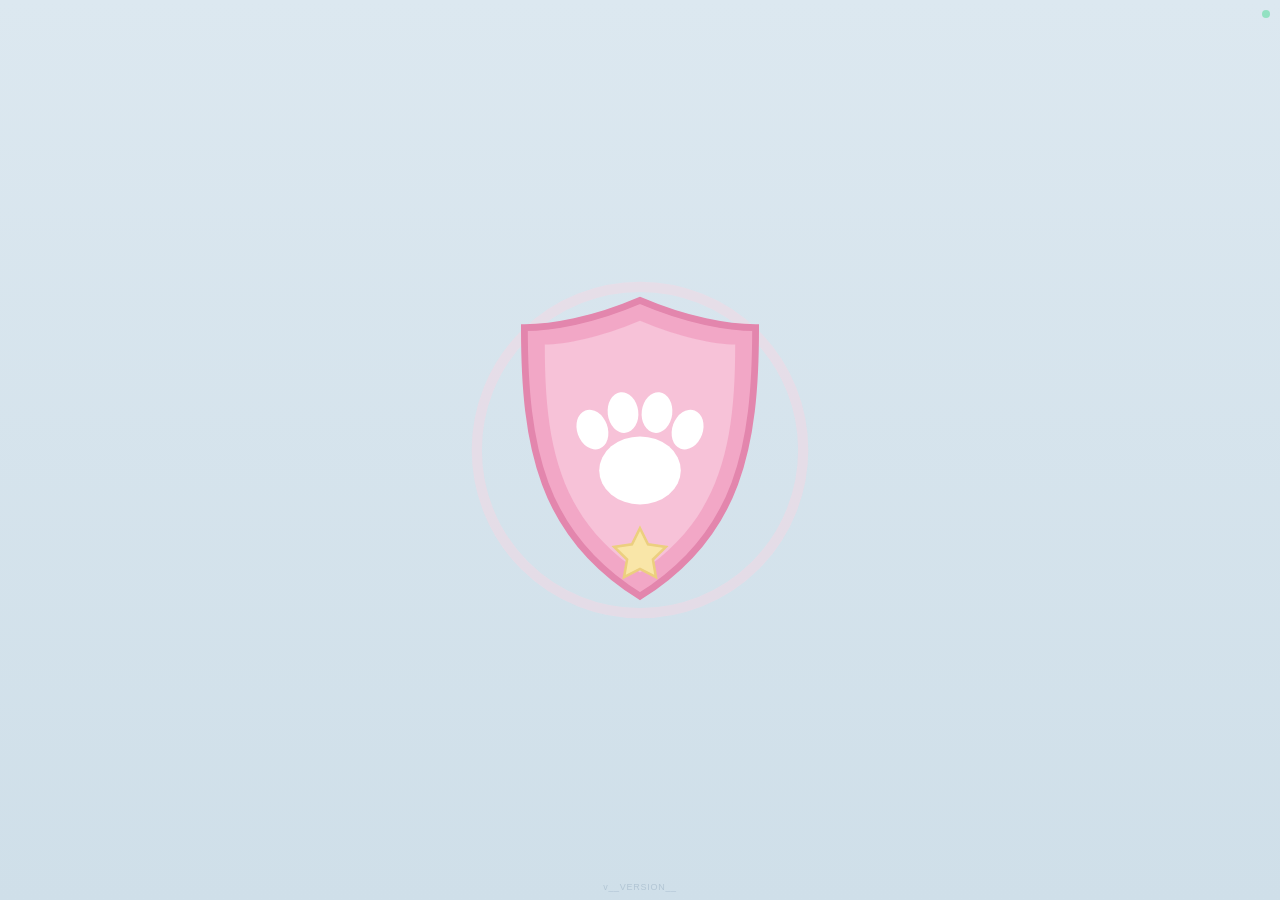
==== dev/index.html @ c9fd5a5d "WIP: scaffold dev/ 2.0 app (Aurora rewrite in progress), dev version stamping, mail keep-alive workf" ====
<!DOCTYPE html>
<html lang="en">
<head>
  <meta charset="utf-8">
  <meta name="viewport" content="width=device-width, initial-scale=1, maximum-scale=1, user-scalable=no, viewport-fit=cover">
  <meta name="theme-color" content="#131a2c">
  <meta name="apple-mobile-web-app-capable" content="yes">
  <meta name="apple-mobile-web-app-status-bar-style" content="black-translucent">
  <meta name="apple-mobile-web-app-title" content="Calm Pups">
  <title>Calm Pups</title>
  <link rel="manifest" href="manifest.webmanifest">
  <link rel="icon" href="assets/icons/icon-192.png">
  <link rel="apple-touch-icon" href="assets/icons/apple-touch-icon.png">
  <link rel="stylesheet" href="css/app.css">
</head>
<body>

  <!-- ============ RESCUE LOGIN ============ -->
  <section id="screen-login" class="screen active">
    <div id="login-corner-skip" aria-hidden="true"></div>
    <div id="gate-dot" aria-hidden="true"></div>

    <div id="login-scan" class="login-step active">
      <div id="shield-wrap">
        <svg id="shield" viewBox="0 0 200 220" aria-label="rescue badge">
          <!-- progress ring -->
          <circle id="scan-ring-track" cx="100" cy="110" r="96" fill="none"
                  stroke="#f6d7e4" stroke-width="6" opacity="0.5"/>
          <circle id="scan-ring" cx="100" cy="110" r="96" fill="none"
                  stroke="#ef8bb5" stroke-width="6" stroke-linecap="round"
                  stroke-dasharray="603.2" stroke-dashoffset="603.2"
                  transform="rotate(-90 100 110)"/>
          <!-- original shield: rounded badge with paw + star (not any TV show's badge) -->
          <path id="shield-body" d="M100 22
                   C 128 34, 152 38, 168 38
                   C 168 108, 158 160, 100 196
                   C 42 160, 32 108, 32 38
                   C 48 38, 72 34, 100 22 Z"
                fill="#f2a7c6" stroke="#e386ad" stroke-width="4"/>
          <path d="M100 34 C 124 44, 144 48, 156 48 C 156 106, 148 150, 100 182
                   C 52 150, 44 106, 44 48 C 56 48, 76 44, 100 34 Z"
                fill="#f7c2d8"/>
          <!-- paw print -->
          <g fill="#ffffff">
            <ellipse cx="100" cy="122" rx="24" ry="20"/>
            <ellipse cx="72" cy="98" rx="9" ry="12" transform="rotate(-20 72 98)"/>
            <ellipse cx="90" cy="88" rx="9" ry="12" transform="rotate(-7 90 88)"/>
            <ellipse cx="110" cy="88" rx="9" ry="12" transform="rotate(7 110 88)"/>
            <ellipse cx="128" cy="98" rx="9" ry="12" transform="rotate(20 128 98)"/>
          </g>
          <!-- star -->
          <path d="M100 148 l4.7 9.5 10.5 1.5 -7.6 7.4 1.8 10.4 -9.4 -4.9 -9.4 4.9 1.8 -10.4 -7.6 -7.4 10.5 -1.5 Z"
                fill="#f9e6a8" stroke="#eccf7f" stroke-width="1.5" transform="translate(0,8)"/>
          <!-- scan line -->
          <rect id="scan-line" x="36" y="30" width="128" height="5" rx="2.5"
                fill="#ffffff" opacity="0"/>
        </svg>
        <div id="scan-sparkles" aria-hidden="true"></div>
      </div>
    </div>

    <div id="denied-popup" class="hidden" aria-hidden="true">
      <div id="denied-card">
        <svg viewBox="0 0 60 60">
          <circle cx="30" cy="30" r="26" fill="none" stroke="#ff5a5a" stroke-width="5"/>
          <line x1="12" y1="48" x2="48" y2="12" stroke="#ff5a5a" stroke-width="5" stroke-linecap="round"/>
        </svg>
        <div class="denied-title">ACCESS DENIED</div>
        <div class="denied-sub">MUST BE A PAW PATROL MEMBER</div>
      </div>
    </div>

    <div id="login-welcome" class="login-step">
      <div id="welcome-photo-wrap">
        <img id="welcome-photo" class="hidden" alt="">
        <svg id="welcome-shield" viewBox="0 0 200 220">
          <path d="M100 22 C 128 34, 152 38, 168 38 C 168 108, 158 160, 100 196
                   C 42 160, 32 108, 32 38 C 48 38, 72 34, 100 22 Z"
                fill="#f2a7c6" stroke="#e386ad" stroke-width="4"/>
          <path d="M100 34 C 124 44, 144 48, 156 48 C 156 106, 148 150, 100 182
                   C 52 150, 44 106, 44 48 C 56 48, 76 44, 100 34 Z"
                fill="#f7c2d8"/>
          <text id="welcome-initial" x="100" y="105" text-anchor="middle"
                dominant-baseline="central" fill="#ffffff"
                font-size="96" font-weight="800" font-family="-apple-system, sans-serif">M</text>
        </svg>
      </div>
      <div id="welcome-text">WELCOME</div>
      <div id="welcome-name">MAELIE</div>
      <button id="welcome-go" aria-label="enter hub">
        <svg viewBox="0 0 40 40"><path d="M14 8 L28 20 L14 32" fill="none" stroke="currentColor" stroke-width="4.5" stroke-linecap="round" stroke-linejoin="round"/></svg>
      </button>
    </div>
    <div id="version-tag" aria-hidden="true">v__VERSION__</div>
  </section>

  <!-- ============ HQ HUB ============ -->
  <section id="screen-hub" class="screen dark">
    <div id="hub-topbar">
      <svg viewBox="0 0 100 100" aria-hidden="true"><g fill="#f2a7c6"><ellipse cx="50" cy="62" rx="22" ry="18"/><ellipse cx="26" cy="40" rx="8.5" ry="11" transform="rotate(-20 26 40)"/><ellipse cx="42" cy="31" rx="8.5" ry="11" transform="rotate(-7 42 31)"/><ellipse cx="60" cy="31" rx="8.5" ry="11" transform="rotate(7 60 31)"/><ellipse cx="75" cy="40" rx="8.5" ry="11" transform="rotate(20 75 40)"/></g></svg>
      <span>RESCUE HQ</span>
      <svg viewBox="0 0 100 100" aria-hidden="true"><g fill="#8fd4c7"><ellipse cx="50" cy="62" rx="22" ry="18"/><ellipse cx="26" cy="40" rx="8.5" ry="11" transform="rotate(-20 26 40)"/><ellipse cx="42" cy="31" rx="8.5" ry="11" transform="rotate(-7 42 31)"/><ellipse cx="60" cy="31" rx="8.5" ry="11" transform="rotate(7 60 31)"/><ellipse cx="75" cy="40" rx="8.5" ry="11" transform="rotate(20 75 40)"/></g></svg>
    </div>
    <div id="hub-badge">
      <div id="badge-photo-wrap">
        <img id="badge-photo" class="hidden" alt="">
        <svg id="badge-photo-placeholder" viewBox="0 0 100 100">
          <g fill="#31405f">
            <ellipse cx="50" cy="62" rx="20" ry="16"/>
            <ellipse cx="28" cy="42" rx="8" ry="10" transform="rotate(-20 28 42)"/>
            <ellipse cx="43" cy="34" rx="8" ry="10" transform="rotate(-7 43 34)"/>
            <ellipse cx="59" cy="34" rx="8" ry="10" transform="rotate(7 59 34)"/>
            <ellipse cx="73" cy="42" rx="8" ry="10" transform="rotate(20 73 42)"/>
          </g>
        </svg>
      </div>
      <div id="badge-info">
        <div id="badge-name">MAELIE</div>
        <div class="badge-role">ACTIVE RESCUE MEMBER</div>
        <div class="badge-status"><span class="badge-dot"></span>ON DUTY</div>
      </div>
      <svg id="badge-logo" viewBox="0 0 100 100" aria-hidden="true">
        <path d="M50 6 C 64 12, 76 14, 84 14 C 84 48, 79 74, 50 92 C 21 74, 16 48, 16 14 C 24 14, 36 12, 50 6 Z"
              fill="none" stroke="#f2a7c6" stroke-width="5"/>
        <g fill="#f2a7c6">
          <ellipse cx="50" cy="52" rx="13" ry="10.5"/>
          <ellipse cx="35" cy="39" rx="5" ry="6.5" transform="rotate(-20 35 39)"/>
          <ellipse cx="45" cy="34" rx="5" ry="6.5" transform="rotate(-7 45 34)"/>
          <ellipse cx="55" cy="34" rx="5" ry="6.5" transform="rotate(7 55 34)"/>
          <ellipse cx="65" cy="39" rx="5" ry="6.5" transform="rotate(20 65 39)"/>
        </g>
      </svg>
      <button id="badge-edit" aria-label="edit badge">
        <svg viewBox="0 0 24 24"><path d="M4 20 L8 19 L19 8 L16 5 L5 16 Z M14.5 6.5 L17.5 9.5" fill="none" stroke="currentColor" stroke-width="2" stroke-linejoin="round"/></svg>
      </button>
    </div>

    <div id="hub-banner" class="hidden"></div>
    <button id="hub-checkin-banner" class="hidden">&#9789; TIME FOR PUP CHECK-IN &mdash; TELL HQ ABOUT YOUR DAY</button>

    <div id="hub-monitor">
      <div class="monitor-title">DAILY MONITOR</div>
      <div id="monitor-boxes">
        <div class="hub-box" data-i="0"></div>
        <div class="hub-box" data-i="1"></div>
        <div class="hub-box" data-i="2"></div>
      </div>
    </div>

    <div id="hub-mail">
      <div id="mail-head">
        <svg id="mail-head-icon" viewBox="0 0 60 44" aria-hidden="true">
          <rect x="3" y="4" width="54" height="36" rx="6" fill="none" stroke="#f2a7c6" stroke-width="3"/>
          <path d="M5 8 L30 26 L55 8" fill="none" stroke="#f2a7c6" stroke-width="3" stroke-linejoin="round"/>
        </svg>
        <span id="mail-title">PAW MAIL</span>
        <span id="mail-badge" class="hidden"></span>
      </div>
      <div id="mail-list"></div>
    </div>

    <div id="hub-nav">
      <button class="hub-nav-btn" id="nav-den" aria-label="calm den">
        <svg viewBox="0 0 60 60">
          <path d="M30 10 C 38 18, 50 22, 50 34 C 50 45, 41 52, 30 52 C 19 52, 10 45, 10 34 C 10 22, 22 18, 30 10 Z" fill="none" stroke="#8fd4c7" stroke-width="3.5"/>
          <circle cx="30" cy="34" r="8" fill="#8fd4c7"/>
        </svg>
        <span>CALM DEN</span>
      </button>
      <button class="hub-nav-btn" id="nav-diary" aria-label="diary">
        <svg viewBox="0 0 60 60">
          <path d="M38 12 A 18 18 0 1 0 50 40 A 15 15 0 0 1 38 12 Z" fill="none" stroke="#c3b6dd" stroke-width="3.5" stroke-linejoin="round"/>
          <circle cx="20" cy="18" r="2" fill="#c3b6dd"/>
          <circle cx="14" cy="28" r="1.5" fill="#c3b6dd"/>
        </svg>
        <span>PUP CHECK-IN</span>
      </button>
      <button class="hub-nav-btn" id="nav-calendar" aria-label="calendar">
        <svg viewBox="0 0 60 60">
          <rect x="10" y="14" width="40" height="36" rx="6" fill="none" stroke="#a8c8e8" stroke-width="3.5"/>
          <line x1="10" y1="26" x2="50" y2="26" stroke="#a8c8e8" stroke-width="3.5"/>
          <line x1="21" y1="9" x2="21" y2="18" stroke="#a8c8e8" stroke-width="3.5" stroke-linecap="round"/>
          <line x1="39" y1="9" x2="39" y2="18" stroke="#a8c8e8" stroke-width="3.5" stroke-linecap="round"/>
          <circle cx="22" cy="36" r="3" fill="#a8c8e8"/>
          <circle cx="38" cy="44" r="3" fill="#a8c8e8"/>
        </svg>
        <span>LOG</span>
      </button>
    </div>
  </section>

  <!-- Badge setup overlay (parent) -->
  <div id="badge-setup" class="hidden">
    <div id="badge-setup-card">
      <p class="voice-title">Rescue member ID</p>
      <label class="setup-label">Name</label>
      <input id="setup-name" type="text" maxlength="20" placeholder="Her name">
      <label class="setup-label">Say it like &mdash; how the voice should pronounce it</label>
      <input id="setup-speak" type="text" maxlength="30" placeholder="e.g. Maylee">
      <label class="setup-label">Photo</label>
      <button id="setup-photo-btn">Choose / take photo</button>
      <!-- no `capture` attr: with it, iOS jumps straight to the camera and
           never offers the photo library -->
      <input id="setup-photo" type="file" accept="image/*" class="hidden">
      <img id="setup-preview" class="hidden" alt="">
      <button id="setup-save">Save</button>
    </div>
  </div>

  <!-- ============ CALM DEN ============ -->
  <section id="screen-home" class="screen dark">
    <button class="home-btn dark-btn" data-target="hub" aria-label="back to hub">
      <svg viewBox="0 0 40 40"><path d="M24 8 L12 20 L24 32" fill="none" stroke="#8fa8cc" stroke-width="4" stroke-linecap="round" stroke-linejoin="round"/></svg>
    </button>
    <div class="home-cards">
      <button class="card" id="card-beacon" data-screen="beacon" aria-label="light the beacon">
        <img class="pup card-pup" data-pup="beacon" alt="">
        <svg class="card-icon" viewBox="0 0 80 100" aria-hidden="true">
          <circle cx="40" cy="34" r="15" fill="#f9e6a8"/>
          <g stroke="#f9e6a8" stroke-width="3" stroke-linecap="round" opacity="0.8">
            <line x1="40" y1="8" x2="40" y2="14"/><line x1="62" y1="34" x2="68" y2="34"/>
            <line x1="12" y1="34" x2="18" y2="34"/><line x1="56" y1="18" x2="60" y2="14"/>
            <line x1="24" y1="18" x2="20" y2="14"/>
          </g>
          <path d="M32 48 h16 l6 40 h-28 Z" fill="#5d7292"/>
          <line x1="30" y1="62" x2="50" y2="74" stroke="#3d5170" stroke-width="3"/>
          <line x1="50" y1="62" x2="30" y2="74" stroke="#3d5170" stroke-width="3"/>
        </svg>
      </button>
      <button class="card" id="card-breathing" data-screen="breathing" aria-label="breathing game">
        <img class="pup card-pup" data-pup="breathing" alt="">
        <svg class="card-icon" viewBox="0 0 80 100" aria-hidden="true">
          <circle cx="40" cy="50" r="16" fill="#c3b6dd"/>
          <circle cx="40" cy="50" r="24" fill="none" stroke="#c3b6dd" stroke-width="2.5" opacity="0.6"/>
          <circle cx="40" cy="50" r="32" fill="none" stroke="#c3b6dd" stroke-width="2" opacity="0.3"/>
        </svg>
      </button>
      <button class="card" id="card-bridge" data-screen="bridge" aria-label="cross the bridge">
        <img class="pup card-pup" data-pup="bridge" alt="">
        <svg class="card-icon" viewBox="0 0 80 100" aria-hidden="true">
          <path d="M6 40 v40 M74 40 v40" stroke="#5d7292" stroke-width="5" stroke-linecap="round"/>
          <path d="M6 44 C 30 58, 50 58, 74 44" fill="none" stroke="#8fc7bd" stroke-width="3.5"/>
          <path d="M6 58 C 30 72, 50 72, 74 58" fill="none" stroke="#8fc7bd" stroke-width="3.5"/>
          <g stroke="#8fc7bd" stroke-width="2.5">
            <line x1="16" y1="48" x2="16" y2="62"/><line x1="28" y1="52" x2="28" y2="66"/>
            <line x1="40" y1="53" x2="40" y2="67"/><line x1="52" y1="52" x2="52" y2="66"/>
            <line x1="64" y1="48" x2="64" y2="62"/>
          </g>
          <path d="M36 30 l4 8 l4 -8 l8 3 l-12 9 l-12 -9 Z" fill="#f9e6a8" transform="translate(0,-6)"/>
        </svg>
      </button>
    </div>
  </section>

  <!-- ============ LIGHT THE BEACON ============ -->
  <section id="screen-beacon" class="screen night">
    <button class="home-btn dark-btn" data-target="home" aria-label="back">
      <svg viewBox="0 0 40 40"><path d="M24 8 L12 20 L24 32" fill="none" stroke="#8fa8cc" stroke-width="4" stroke-linecap="round" stroke-linejoin="round"/></svg>
    </button>
    <button id="beacon-mic-btn" aria-label="microphone">
      <svg viewBox="0 0 40 40">
        <rect x="15" y="6" width="10" height="17" rx="5" fill="currentColor"/>
        <path d="M11 20 a9 9 0 0 0 18 0" fill="none" stroke="currentColor" stroke-width="2.5" stroke-linecap="round"/>
        <line x1="20" y1="29" x2="20" y2="34" stroke="currentColor" stroke-width="2.5" stroke-linecap="round"/>
        <line class="mic-slash" x1="8" y1="8" x2="32" y2="32" stroke="#d68a8a" stroke-width="3.5" stroke-linecap="round"/>
      </svg>
    </button>
    <div id="beacon-stage">
      <div id="beacon-beam"></div>
      <div id="beacon-glow"></div>
      <svg id="beacon-svg" viewBox="0 0 200 260" aria-hidden="true">
        <path d="M85 92 h30 l14 150 h-58 Z" fill="#2a3a5c"/>
        <line x1="76" y1="140" x2="124" y2="180" stroke="#1d2b47" stroke-width="6"/>
        <line x1="124" y1="140" x2="76" y2="180" stroke="#1d2b47" stroke-width="6"/>
        <line x1="74" y1="196" x2="126" y2="236" stroke="#1d2b47" stroke-width="6"/>
        <line x1="126" y1="196" x2="74" y2="236" stroke="#1d2b47" stroke-width="6"/>
        <rect x="78" y="84" width="44" height="10" rx="4" fill="#3d5170"/>
        <circle id="beacon-lamp" cx="100" cy="52" r="34" fill="#3a3f52"/>
        <circle cx="100" cy="52" r="34" fill="none" stroke="#3d5170" stroke-width="5"/>
        <path d="M72 30 a38 38 0 0 1 56 0" fill="none" stroke="#3d5170" stroke-width="5" stroke-linecap="round"/>
      </svg>
      <div id="beacon-sparkles" aria-hidden="true"></div>
      <img id="beacon-pup" class="pup" data-pup="beacon" alt="pup">
    </div>
  </section>

  <!-- ============ BREATHING ============ -->
  <section id="screen-breathing" class="screen night">
    <button class="home-btn dark-btn" data-target="home" aria-label="back">
      <svg viewBox="0 0 40 40"><path d="M24 8 L12 20 L24 32" fill="none" stroke="#8fa8cc" stroke-width="4" stroke-linecap="round" stroke-linejoin="round"/></svg>
    </button>
    <div id="breath-lights" aria-hidden="true">
      <div class="breath-light"></div><div class="breath-light"></div><div class="breath-light"></div><div class="breath-light"></div><div class="breath-light"></div>
    </div>
    <div id="breath-stage">
      <div id="breath-halo"></div>
      <div id="breath-orb">
        <img id="breath-pup" class="pup" data-pup="breathing" alt="pup">
      </div>
    </div>
  </section>

  <!-- ============ CROSS THE BRIDGE ============ -->
  <section id="screen-bridge" class="screen night">
    <button class="home-btn dark-btn" data-target="home" aria-label="back">
      <svg viewBox="0 0 40 40"><path d="M24 8 L12 20 L24 32" fill="none" stroke="#8fa8cc" stroke-width="4" stroke-linecap="round" stroke-linejoin="round"/></svg>
    </button>
    <img id="bridge-pup" class="pup" data-pup="bridge" alt="pup">
    <div id="bridge-sparkles" aria-hidden="true"></div>
    <canvas id="bridge-canvas"></canvas>
  </section>

  <!-- ============ DIARY ============ -->
  <section id="screen-diary" class="screen dark">
    <button class="home-btn dark-btn" data-target="hub" aria-label="back to hub">
      <svg viewBox="0 0 40 40"><path d="M24 8 L12 20 L24 32" fill="none" stroke="#8fa8cc" stroke-width="4" stroke-linecap="round" stroke-linejoin="round"/></svg>
    </button>
    <div id="diary-progress"></div>
    <img id="diary-pup" class="pup" data-pup="breathing" alt="pup">
    <div id="diary-q"></div>
    <img id="diary-selfie-preview" class="hidden" alt="">
    <div id="diary-controls">
      <button id="diary-rec" aria-label="record answer">
        <svg viewBox="0 0 40 40">
          <rect x="15" y="6" width="10" height="17" rx="5" fill="currentColor"/>
          <path d="M11 20 a9 9 0 0 0 18 0" fill="none" stroke="currentColor" stroke-width="2.5" stroke-linecap="round"/>
          <line x1="20" y1="29" x2="20" y2="34" stroke="currentColor" stroke-width="2.5" stroke-linecap="round"/>
        </svg>
      </button>
      <button id="diary-camera" class="hidden" aria-label="take selfie">
        <svg viewBox="0 0 40 40">
          <rect x="5" y="12" width="30" height="21" rx="5" fill="none" stroke="currentColor" stroke-width="2.5"/>
          <path d="M14 12 L17 7 H23 L26 12" fill="none" stroke="currentColor" stroke-width="2.5" stroke-linejoin="round"/>
          <circle cx="20" cy="22" r="6" fill="none" stroke="currentColor" stroke-width="2.5"/>
        </svg>
      </button>
      <button id="diary-next" aria-label="next question">
        <svg viewBox="0 0 40 40"><path d="M14 8 L28 20 L14 32" fill="none" stroke="currentColor" stroke-width="4" stroke-linecap="round" stroke-linejoin="round"/></svg>
      </button>
    </div>
    <input id="diary-selfie-input" type="file" accept="image/*" capture="user" class="hidden">
    <div id="diary-end" class="hidden">
      <svg id="diary-moon" viewBox="0 0 100 100">
        <path d="M62 15 A 38 38 0 1 0 88 62 A 30 30 0 0 1 62 15 Z" fill="#f9e6a8"/>
        <circle cx="26" cy="26" r="2.5" fill="#c3b6dd"/>
        <circle cx="18" cy="44" r="1.8" fill="#c3b6dd"/>
        <circle cx="30" cy="60" r="2" fill="#c3b6dd"/>
      </svg>
    </div>
  </section>

  <!-- ============ PAW MAIL: READ + REPLY ============ -->
  <section id="screen-mailread" class="screen dark">
    <button class="home-btn dark-btn" data-target="hub" aria-label="back to hub">
      <svg viewBox="0 0 40 40"><path d="M24 8 L12 20 L24 32" fill="none" stroke="#8fa8cc" stroke-width="4" stroke-linecap="round" stroke-linejoin="round"/></svg>
    </button>
    <div id="mail-letter">
      <button id="mail-speak-btn" aria-label="read aloud">
        <svg viewBox="0 0 40 40">
          <path d="M8 16 v8 h6 l8 7 V9 l-8 7 Z" fill="currentColor"/>
          <path d="M26 14 a8 8 0 0 1 0 12 M29 10 a13 13 0 0 1 0 20" fill="none" stroke="currentColor" stroke-width="2.5" stroke-linecap="round"/>
        </svg>
      </button>
      <img id="mail-from-photo" class="hidden" alt="">
      <svg id="mail-seal" viewBox="0 0 100 100" aria-hidden="true">
        <path d="M50 8 C 63 14, 74 16, 82 16 C 82 47, 77 71, 50 88 C 23 71, 18 47, 18 16 C 26 16, 37 14, 50 8 Z"
              fill="#f2a7c6" stroke="#e386ad" stroke-width="3"/>
        <g fill="#ffffff">
          <ellipse cx="50" cy="52" rx="12" ry="10"/>
          <ellipse cx="36" cy="40" rx="4.5" ry="6" transform="rotate(-20 36 40)"/>
          <ellipse cx="45" cy="35" rx="4.5" ry="6" transform="rotate(-7 45 35)"/>
          <ellipse cx="55" cy="35" rx="4.5" ry="6" transform="rotate(7 55 35)"/>
          <ellipse cx="64" cy="40" rx="4.5" ry="6" transform="rotate(20 64 40)"/>
        </g>
      </svg>
      <div id="mail-from">FROM PAW PATROL HQ</div>
      <div id="mail-subject" class="hidden"></div>
      <div id="mail-letter-date"></div>
      <div id="mail-letter-text"></div>
    </div>
    <div id="mail-replies"></div>
    <button id="mail-reply-btn" aria-label="record a reply">
      <svg viewBox="0 0 40 40">
        <rect x="15" y="6" width="10" height="17" rx="5" fill="currentColor"/>
        <path d="M11 20 a9 9 0 0 0 18 0" fill="none" stroke="currentColor" stroke-width="2.5" stroke-linecap="round"/>
        <line x1="20" y1="29" x2="20" y2="34" stroke="currentColor" stroke-width="2.5" stroke-linecap="round"/>
      </svg>
    </button>
    <div id="mail-sent-flash" class="hidden">REPLY SENT TO HQ &#10003;</div>
  </section>

  <!-- Delete-letter confirmation (long-press a letter in the inbox) -->
  <div id="mail-delete-confirm" class="hidden">
    <div id="mail-delete-card">
      <p class="voice-title" style="color:#dce6f4">Delete this letter?</p>
      <p class="mail-delete-sub" id="mail-delete-date"></p>
      <p class="mail-delete-sub">Any voice replies saved on it will be deleted too.</p>
      <div class="mail-delete-actions">
        <button id="mail-delete-cancel">Cancel</button>
        <button id="mail-delete-yes">Delete</button>
      </div>
    </div>
  </div>

  <!-- Parent voice settings (tap the hub's top-right corner 5 times) -->
  <div id="voice-settings" class="hidden">
    <div id="voice-settings-card">
      <p class="voice-title" style="color:#dce6f4">Reader voice</p>
      <select id="vs-voice"></select>
      <div class="vs-slider-row">
        <span class="vs-label">SAY IT LIKE</span>
        <input id="vs-speak" type="text" maxlength="30" placeholder="e.g. Maylee">
      </div>
      <div class="vs-slider-row">
        <span class="vs-label">SPEED</span>
        <input id="vs-rate" type="range" min="0.6" max="1.5" step="0.05">
        <span class="vs-value" id="vs-rate-val"></span>
      </div>
      <div class="vs-slider-row">
        <span class="vs-label">PITCH</span>
        <input id="vs-pitch" type="range" min="0.8" max="2" step="0.05">
        <span class="vs-value" id="vs-pitch-val"></span>
      </div>
      <div id="vs-actions">
        <button id="vs-kid">&#128054; KID VOICE</button>
        <button id="vs-test" aria-label="test voice">
          <svg viewBox="0 0 40 40">
            <path d="M8 16 v8 h6 l8 7 V9 l-8 7 Z" fill="currentColor"/>
            <path d="M26 14 a8 8 0 0 1 0 12" fill="none" stroke="currentColor" stroke-width="2.5" stroke-linecap="round"/>
          </svg>
        </button>
      </div>
      <button id="vs-done">Done</button>
    </div>
  </div>

  <!-- Parent compose overlay (hold PAW MAIL title 5s) -->
  <div id="mail-compose" class="hidden">
    <div id="mail-compose-card">
      <p class="voice-title" style="color:#dce6f4">Write a letter from HQ</p>
      <input id="compose-subject" type="text" maxlength="60" placeholder="Subject (e.g. Great job today!)">
      <textarea id="compose-text" rows="6" placeholder="Dear Maelie..."></textarea>
      <button id="compose-photo-btn">From photo (optional) &mdash; who is this letter from?</button>
      <input id="compose-photo" type="file" accept="image/*" class="hidden">
      <img id="compose-photo-preview" class="hidden" alt="">
      <button id="compose-voice-btn">Reader voice &amp; speed&hellip;</button>
      <div id="compose-actions">
        <button id="compose-cancel">Cancel</button>
        <button id="compose-send">Send to her inbox</button>
      </div>
    </div>
  </div>

  <!-- ============ LOG: CALENDAR + DAY REPORT ============ -->
  <section id="screen-calendar" class="screen dark">
    <button class="home-btn dark-btn" data-target="hub" aria-label="back to hub">
      <svg viewBox="0 0 40 40"><path d="M24 8 L12 20 L24 32" fill="none" stroke="#8fa8cc" stroke-width="4" stroke-linecap="round" stroke-linejoin="round"/></svg>
    </button>
    <div id="cal-head">
      <button id="cal-prev" aria-label="previous month">&#9664;</button>
      <div id="cal-title"></div>
      <button id="cal-next" aria-label="next month">&#9654;</button>
    </div>
    <div id="cal-dow"></div>
    <div id="cal-grid"></div>
  </section>

  <section id="screen-day" class="screen dark">
    <button class="home-btn dark-btn" data-target="calendar" aria-label="back to calendar">
      <svg viewBox="0 0 40 40"><path d="M24 8 L12 20 L24 32" fill="none" stroke="#8fa8cc" stroke-width="4" stroke-linecap="round" stroke-linejoin="round"/></svg>
    </button>
    <div id="day-report"></div>
  </section>

  <script src="js/pups.js" defer></script>
  <script src="js/sounds.js" defer></script>
  <script src="js/sfx.js" defer></script>
  <script src="js/mic.js" defer></script>
  <script src="js/store.js" defer></script>
  <script src="js/app.js" defer></script>
  <script src="js/login.js" defer></script>
  <script src="js/hub.js" defer></script>
  <script src="js/board.js" defer></script>
  <script src="js/beacon.js" defer></script>
  <script src="js/breathing.js" defer></script>
  <script src="js/bridge.js" defer></script>
  <script src="js/diary.js" defer></script>
  <script src="js/calendar.js" defer></script>
  <script src="js/mail.js" defer></script>
</body>
</html>
---- dev/css/app.css ----
/* ============ Calm Pups — palette & shell ============ */
:root {
  --bg: #dce8f0;          /* dusty blue */
  --bg-deep: #cfdfe9;
  --sage: #8fc7bd;
  --lavender: #c3b6dd;
  --sand: #ecdcc3;
  --pink: #f2a7c6;
  --pink-deep: #e386ad;
  --ink-soft: #7d97b0;
  --card: #eef5f9;
}

* {
  margin: 0;
  padding: 0;
  box-sizing: border-box;
  touch-action: manipulation;
  -webkit-user-select: none;
  user-select: none;
  -webkit-touch-callout: none;
  -webkit-tap-highlight-color: transparent;
}

html, body {
  height: 100%;
  overflow: hidden;
  overscroll-behavior: none;
  background: var(--bg);
  font-family: -apple-system, "Segoe UI", sans-serif;
}

img { pointer-events: none; }
button { border: none; background: none; cursor: pointer; }

/* ============ screens ============ */
.screen {
  position: fixed;
  inset: 0;
  height: 100vh;
  height: 100dvh;
  display: flex;
  flex-direction: column;
  align-items: center;
  justify-content: center;
  background: linear-gradient(180deg, var(--bg) 0%, var(--bg-deep) 100%);
  opacity: 0;
  visibility: hidden;
  pointer-events: none; /* a fading-out screen must never eat taps */
  transition: opacity 0.6s ease-in-out, visibility 0.6s;
}
.screen.active { opacity: 1; visibility: visible; pointer-events: auto; }

.hidden { display: none !important; }

.home-btn {
  position: absolute;
  top: calc(env(safe-area-inset-top, 0px) + 14px);
  left: calc(env(safe-area-inset-left, 0px) + 14px);
  width: 64px;
  height: 64px;
  border-radius: 50%;
  background: rgba(255, 255, 255, 0.65);
  box-shadow: 0 2px 10px rgba(125, 151, 176, 0.25);
  display: flex;
  align-items: center;
  justify-content: center;
  z-index: 10;
}
.home-btn svg { width: 34px; height: 34px; }

.pup { display: block; }

/* iOS: Safari treats drags/holds on `manipulation` surfaces as pan
 * gestures and cancels the pointer — these stages need full ownership. */
#bridge-canvas, #beacon-stage, #shield-wrap, #breath-stage,
.hub-box, .card, #welcome-go, #mail-head {
  touch-action: none;
}

/* ============ rescue login ============ */
#login-corner-skip {
  position: absolute;
  top: 0;
  left: 0;
  width: 90px;
  height: 90px;
  z-index: 20;
}

#gate-dot {
  position: absolute;
  top: calc(env(safe-area-inset-top, 0px) + 10px);
  right: calc(env(safe-area-inset-right, 0px) + 10px);
  width: 8px;
  height: 8px;
  border-radius: 50%;
  background: #39d98a;
  opacity: 0.45;
  z-index: 20;
  pointer-events: none;
}
#gate-dot.locked { background: #ff5a5a; }

#scan-ring.denied { stroke: #ff5a5a; }

#denied-popup {
  position: fixed;
  inset: 0;
  background: rgba(20, 8, 10, 0.55);
  display: flex;
  align-items: center;
  justify-content: center;
  z-index: 40;
}
#denied-card {
  display: flex;
  flex-direction: column;
  align-items: center;
  gap: 12px;
  background: rgba(30, 10, 12, 0.92);
  border: 2.5px solid rgba(255, 90, 90, 0.85);
  border-radius: 24px;
  padding: 34px 30px;
  width: min(84vw, 360px);
  box-shadow: 0 0 46px rgba(255, 90, 90, 0.4);
  animation: denied-stamp 0.45s cubic-bezier(0.34, 1.4, 0.64, 1);
}
#denied-card svg { width: 64px; height: 64px; }
.denied-title {
  font-size: 30px;
  font-weight: 900;
  letter-spacing: 0.1em;
  color: #ff5a5a;
  text-shadow: 0 0 18px rgba(255, 90, 90, 0.6);
  text-align: center;
}
.denied-sub {
  font-size: 15px;
  font-weight: 800;
  letter-spacing: 0.14em;
  color: #ff8a8a;
  text-align: center;
  line-height: 1.6;
}
@keyframes denied-stamp {
  0% { transform: scale(1.6); opacity: 0; }
  60% { transform: scale(0.96); opacity: 1; }
  100% { transform: scale(1); }
}
#screen-login.shake #shield-wrap { animation: shield-shake 0.5s ease-in-out; }
@keyframes shield-shake {
  0%, 100% { transform: translateX(0); }
  20% { transform: translateX(-10px); }
  40% { transform: translateX(9px); }
  60% { transform: translateX(-6px); }
  80% { transform: translateX(4px); }
}

.login-step {
  display: none;
  flex-direction: column;
  align-items: center;
}
.login-step.active { display: flex; }

#shield-wrap { position: relative; }
#shield {
  width: min(72vw, 340px);
  display: block;
}

#screen-login.inviting #shield-body {
  animation: shield-pulse 4s ease-in-out infinite;
  transform-origin: 100px 110px;
}
@keyframes shield-pulse {
  0%, 100% { transform: scale(1); }
  50% { transform: scale(1.035); }
}

#scan-ring { transition: stroke-dashoffset 0.15s linear; }

#screen-login.scanning #scan-line {
  opacity: 0.85;
  animation: scan-sweep 1.6s ease-in-out infinite alternate;
}
@keyframes scan-sweep {
  from { transform: translateY(0); }
  to { transform: translateY(150px); }
}

#scan-sparkles, #beacon-sparkles {
  position: absolute;
  inset: 0;
  pointer-events: none;
  overflow: visible;
}
.sparkle {
  position: absolute;
  width: 10px;
  height: 10px;
  border-radius: 50%;
  background: #fff;
  box-shadow: 0 0 12px 4px rgba(249, 230, 168, 0.9);
  animation: sparkle-fade 2.4s ease-in-out forwards;
}
@keyframes sparkle-fade {
  0% { opacity: 0; transform: scale(0.2); }
  30% { opacity: 1; transform: scale(1); }
  100% { opacity: 0; transform: scale(0.4) translateY(-26px); }
}

#screen-login.opening #shield-wrap {
  animation: shield-open 1.4s ease-in-out forwards;
}
@keyframes shield-open {
  0% { transform: scale(1); opacity: 1; }
  40% { transform: scale(1.12); opacity: 1; }
  100% { transform: scale(2.2); opacity: 0; }
}

/* welcome step */
#login-welcome { animation: q-fade 0.8s ease-out; }
#welcome-photo-wrap {
  max-width: 90vw;
  display: flex;
  align-items: center;
  justify-content: center;
}
#welcome-photo {
  max-width: min(80vw, 360px);
  max-height: 52vh;
  border-radius: 24px;
  object-fit: contain;
  border: 4px solid rgba(242, 167, 198, 0.8);
  box-shadow: 0 0 44px rgba(242, 167, 198, 0.45);
  background: #ffffff;
}
#welcome-shield { width: min(52vw, 250px); }
#welcome-text {
  margin-top: 30px;
  font-size: 22px;
  font-weight: 700;
  letter-spacing: 0.42em;
  text-indent: 0.42em;
  color: var(--ink-soft);
}
#welcome-name {
  margin-top: 6px;
  font-size: min(13vw, 58px);
  font-weight: 800;
  letter-spacing: 0.06em;
  color: #5d7288;
  text-align: center;
  max-width: 92vw;
  overflow: hidden;
  text-overflow: ellipsis;
  white-space: nowrap;
}
#welcome-go {
  margin-top: 36px;
  width: 96px;
  height: 96px;
  border-radius: 50%;
  background: var(--sage);
  color: #ffffff;
  box-shadow: 0 6px 24px rgba(125, 151, 176, 0.4);
  display: flex;
  align-items: center;
  justify-content: center;
  animation: paw-pulse 2.4s ease-in-out infinite;
}
#welcome-go svg { width: 42px; height: 42px; }
@keyframes paw-pulse {
  0%, 100% { transform: scale(1); }
  50% { transform: scale(1.08); }
}

/* night mission screens (beacon / breathing / bridge) */
.screen.night {
  background:
    radial-gradient(2px 2px at 18% 16%, rgba(255,255,255,0.5) 50%, transparent 51%),
    radial-gradient(1.5px 1.5px at 72% 9%, rgba(255,255,255,0.4) 50%, transparent 51%),
    radial-gradient(2px 2px at 88% 28%, rgba(255,255,255,0.35) 50%, transparent 51%),
    radial-gradient(1.5px 1.5px at 34% 6%, rgba(255,255,255,0.35) 50%, transparent 51%),
    radial-gradient(2px 2px at 55% 20%, rgba(255,255,255,0.3) 50%, transparent 51%),
    radial-gradient(120% 90% at 50% 0%, #1c2740 0%, #131a2c 55%, #0d1322 100%);
}

/* ============ calm den (dark HQ styling) ============ */
.home-cards {
  display: flex;
  flex-direction: column;
  gap: 16px;
  width: min(92vw, 420px);
  height: 100%;
  padding: calc(env(safe-area-inset-top, 0px) + 86px) 0
           calc(env(safe-area-inset-bottom, 0px) + 22px);
}
.card {
  position: relative;
  flex: 1;
  display: flex;
  align-items: center;
  justify-content: space-evenly;
  background: linear-gradient(135deg, rgba(32, 44, 74, 0.85) 0%, rgba(24, 33, 54, 0.85) 100%);
  border: 1.5px solid var(--hub-line);
  border-radius: 26px;
  box-shadow: 0 8px 24px rgba(0, 0, 0, 0.35);
  animation: card-bob 5s ease-in-out infinite;
}
#card-beacon { box-shadow: 0 0 26px rgba(242, 167, 198, 0.12), 0 8px 24px rgba(0, 0, 0, 0.35); }
#card-breathing { animation-delay: 1.6s; box-shadow: 0 0 26px rgba(195, 182, 221, 0.12), 0 8px 24px rgba(0, 0, 0, 0.35); }
#card-bridge { animation-delay: 3.2s; box-shadow: 0 0 26px rgba(143, 212, 199, 0.12), 0 8px 24px rgba(0, 0, 0, 0.35); }
@keyframes card-bob {
  0%, 100% { transform: translateY(0); }
  50% { transform: translateY(-6px); }
}
.card-pup { width: min(28vw, 140px); max-height: 78%; }
.card-icon { width: min(19vw, 92px); max-height: 72%; }

/* ============ light the beacon ============ */
#beacon-mic-btn {
  position: absolute;
  top: calc(env(safe-area-inset-top, 0px) + 24px);
  right: calc(env(safe-area-inset-right, 0px) + 20px);
  width: 44px;
  height: 44px;
  border-radius: 50%;
  background: rgba(28, 39, 64, 0.7);
  color: #5d7292;
  display: flex;
  align-items: center;
  justify-content: center;
  z-index: 10;
}
#beacon-mic-btn svg { width: 26px; height: 26px; }
#beacon-mic-btn .mic-slash { opacity: 0; }
#beacon-mic-btn.on { color: var(--sage); background: rgba(28, 39, 64, 0.95); }
#beacon-mic-btn.denied .mic-slash { opacity: 1; }

#beacon-stage {
  position: relative;
  width: 100%;
  height: 100%;
  display: flex;
  flex-direction: column;
  align-items: center;
  justify-content: flex-end;
}
#beacon-svg {
  position: absolute;
  left: 50%;
  bottom: 26%;
  transform: translateX(-50%);
  width: min(56vw, 270px);
  overflow: visible;
}
#beacon-glow {
  position: absolute;
  left: 50%;
  top: 26%;
  width: min(120vw, 560px);
  height: min(120vw, 560px);
  transform: translate(-50%, -50%) scale(0.5);
  border-radius: 50%;
  pointer-events: none;
  transition: opacity 0.2s;
}
#beacon-beam {
  position: absolute;
  left: 50%;
  top: 0;
  height: 30%;
  width: min(34vw, 160px);
  transform: translateX(-50%);
  opacity: 0;
  transition: opacity 0.8s ease-in-out;
  pointer-events: none;
}
#beacon-beam.on { opacity: 1; }
#beacon-pup {
  width: min(38vw, 190px);
  margin-bottom: calc(env(safe-area-inset-bottom, 0px) + 26px);
}
#beacon-pup.happy { animation: pup-bounce 0.9s ease-in-out 3; }
@keyframes pup-bounce {
  0%, 100% { transform: translateY(0); }
  40% { transform: translateY(-22px); }
}

/* ============ breathing ============ */
#breath-stage {
  position: relative;
  display: flex;
  align-items: center;
  justify-content: center;
  width: 100%;
  height: 100%;
}
#breath-halo {
  position: absolute;
  width: min(60vw, 300px);
  height: min(60vw, 300px);
  border-radius: 50%;
  background: radial-gradient(circle, rgba(195, 182, 221, 0.5) 0%, rgba(195, 182, 221, 0) 70%);
  will-change: transform, opacity;
}
#breath-orb {
  position: relative;
  width: min(46vw, 230px);
  height: min(46vw, 230px);
  border-radius: 50%;
  background: radial-gradient(circle at 38% 32%, #e9e2f5 0%, var(--lavender) 75%);
  box-shadow: 0 0 46px rgba(195, 182, 221, 0.65);
  display: flex;
  align-items: center;
  justify-content: center;
  will-change: transform;
}
#breath-pup { width: 62%; }
#breath-lights {
  position: absolute;
  top: calc(env(safe-area-inset-top, 0px) + 30px);
  left: 50%;
  transform: translateX(-50%);
  display: flex;
  gap: 14px;
  z-index: 5;
}
.breath-light {
  width: 16px;
  height: 16px;
  border-radius: 50%;
  background: rgba(143, 168, 204, 0.18);
  border: 1.5px solid rgba(143, 168, 204, 0.35);
  transition: background 0.6s, box-shadow 0.6s;
}
.breath-light.lit {
  background: #f9e6a8;
  border-color: #f9e6a8;
  box-shadow: 0 0 12px rgba(249, 230, 168, 0.8);
}
#breath-pup.blink { animation: pup-blink 1.6s ease-in-out; }
@keyframes pup-blink {
  0%, 100% { transform: rotate(0deg); }
  30% { transform: rotate(-4deg); }
  70% { transform: rotate(4deg); }
}

/* ============ cross the bridge ============ */
#bridge-canvas {
  position: absolute;
  inset: 0;
  width: 100%;
  height: 100%;
}
#bridge-pup {
  position: absolute;
  right: 4vw;
  top: 30%;
  width: min(24vw, 120px);
  z-index: 5;
}
#bridge-pup.happy { animation: pup-bounce 0.9s ease-in-out 3; }
#bridge-sparkles {
  position: absolute;
  inset: 0;
  pointer-events: none;
  z-index: 6;
}

/* ============ HQ hub (dark theme) ============ */
:root {
  --hub-bg: #131a2c;
  --hub-bg2: #0d1322;
  --hub-card: #1c2740;
  --hub-line: rgba(168, 200, 232, 0.16);
  --hub-text: #dce6f4;
  --hub-dim: #8fa8cc;
}
.screen.dark {
  background:
    radial-gradient(55% 30% at 12% 0%, rgba(242, 167, 198, 0.09) 0%, transparent 65%),
    radial-gradient(45% 28% at 90% 4%, rgba(143, 212, 199, 0.08) 0%, transparent 65%),
    radial-gradient(50% 30% at 50% 100%, rgba(168, 200, 232, 0.06) 0%, transparent 70%),
    radial-gradient(120% 90% at 50% 0%, var(--hub-card) 0%, var(--hub-bg) 55%, var(--hub-bg2) 100%);
  justify-content: flex-start;
}
/* faint paw watermark in the corner of the HQ */
#screen-hub::after {
  content: "";
  position: absolute;
  right: -70px;
  bottom: -50px;
  width: 320px;
  height: 320px;
  background: url("data:image/svg+xml,%3Csvg xmlns='http://www.w3.org/2000/svg' viewBox='0 0 100 100'%3E%3Cg fill='%23a8c8e8'%3E%3Cellipse cx='50' cy='62' rx='22' ry='18'/%3E%3Cellipse cx='26' cy='40' rx='8.5' ry='11' transform='rotate(-20 26 40)'/%3E%3Cellipse cx='42' cy='31' rx='8.5' ry='11' transform='rotate(-7 42 31)'/%3E%3Cellipse cx='60' cy='31' rx='8.5' ry='11' transform='rotate(7 60 31)'/%3E%3Cellipse cx='75' cy='40' rx='8.5' ry='11' transform='rotate(20 75 40)'/%3E%3C/g%3E%3C/svg%3E") no-repeat center / contain;
  opacity: 0.045;
  transform: rotate(-18deg);
  pointer-events: none;
}
.dark-btn { background: rgba(28, 39, 64, 0.85); }

input, textarea { -webkit-user-select: text; user-select: text; }

#screen-hub { gap: 14px; padding-top: calc(env(safe-area-inset-top, 0px) + 14px); }

#hub-topbar {
  display: flex;
  align-items: center;
  gap: 12px;
  color: var(--hub-dim);
  font-size: 11px;
  font-weight: 800;
  letter-spacing: 0.42em;
  text-indent: 0.42em;
}
#hub-topbar svg { width: 16px; height: 16px; opacity: 0.9; }
#hub-topbar::before, #hub-topbar::after {
  content: "";
  width: 42px;
  height: 1.5px;
  background: linear-gradient(90deg, transparent, rgba(143, 168, 204, 0.5));
}
#hub-topbar::after {
  background: linear-gradient(90deg, rgba(143, 168, 204, 0.5), transparent);
}

#hub-badge {
  position: relative;
  display: flex;
  align-items: center;
  gap: 14px;
  width: min(90vw, 400px);
  padding: 18px 16px;
  border-radius: 22px;
  background: linear-gradient(135deg, #202c4a 0%, #182136 100%);
  border: 1.5px solid var(--hub-line);
  box-shadow: 0 0 34px rgba(242, 167, 198, 0.12), 0 8px 24px rgba(0, 0, 0, 0.4);
  overflow: hidden;
}
/* slow premium sheen sweeping across the ID card */
#hub-badge::after {
  content: "";
  position: absolute;
  inset: 0;
  background: linear-gradient(110deg, transparent 30%, rgba(255, 255, 255, 0.055) 46%,
              rgba(255, 255, 255, 0.09) 50%, rgba(255, 255, 255, 0.055) 54%, transparent 70%);
  transform: translateX(-110%);
  animation: badge-sheen 6.5s ease-in-out infinite;
  pointer-events: none;
}
@keyframes badge-sheen {
  0%, 55% { transform: translateX(-110%); }
  85%, 100% { transform: translateX(110%); }
}
#hub-badge::before {
  content: "";
  position: absolute;
  inset: 0;
  border-radius: 22px;
  padding: 2px;
  background: linear-gradient(120deg, #f2a7c6, #8fd4c7 55%, #a8c8e8);
  -webkit-mask: linear-gradient(#fff 0 0) content-box, linear-gradient(#fff 0 0);
  -webkit-mask-composite: xor;
  mask-composite: exclude;
  opacity: 0.55;
  pointer-events: none;
}
#badge-photo-wrap {
  width: 86px;
  height: 86px;
  border-radius: 50%;
  overflow: hidden;
  background: #121a2e;
  border: 2.5px solid rgba(242, 167, 198, 0.6);
  flex-shrink: 0;
  display: flex;
  align-items: center;
  justify-content: center;
}
#badge-photo { width: 100%; height: 100%; object-fit: cover; }
#badge-photo-placeholder { width: 70%; }
#badge-info { flex: 1; min-width: 0; }
#badge-name {
  font-size: clamp(16px, 5.4vw, 21px);
  font-weight: 800;
  letter-spacing: 0.05em;
  line-height: 1.15;
  color: var(--hub-text);
  overflow-wrap: break-word; /* long names wrap instead of truncating */
}
.badge-role {
  margin-top: 4px;
  font-size: 9.5px;
  font-weight: 700;
  letter-spacing: 0.16em;
  color: #f2a7c6;
  white-space: nowrap;
}
.badge-status {
  margin-top: 8px;
  font-size: 10.5px;
  font-weight: 600;
  letter-spacing: 0.12em;
  color: #8fd4c7;
  display: flex;
  align-items: center;
  gap: 6px;
  white-space: nowrap;
}
.badge-dot {
  width: 8px;
  height: 8px;
  border-radius: 50%;
  background: #8fd4c7;
  box-shadow: 0 0 8px #8fd4c7;
  animation: dot-pulse 2.4s ease-in-out infinite;
}
@keyframes dot-pulse {
  0%, 100% { opacity: 1; }
  50% { opacity: 0.35; }
}
#badge-logo { width: 40px; flex-shrink: 0; opacity: 0.9; filter: drop-shadow(0 0 8px rgba(242, 167, 198, 0.4)); }
#badge-edit {
  position: absolute;
  top: 8px;
  right: 8px;
  width: 34px;
  height: 34px;
  border-radius: 50%;
  color: var(--hub-dim);
  opacity: 0.55;
  display: flex;
  align-items: center;
  justify-content: center;
}
#badge-edit svg { width: 17px; }

#hub-banner {
  width: min(90vw, 400px);
  border-radius: 16px;
  padding: 13px 16px;
  font-size: 13px;
  font-weight: 800;
  letter-spacing: 0.06em;
  text-align: center;
  line-height: 1.5;
  text-wrap: balance;
}
#hub-banner.warning {
  background: rgba(214, 96, 96, 0.16);
  border: 1.5px solid rgba(255, 125, 125, 0.65);
  color: #ff9d9d;
  animation: warn-pulse 1.6s ease-in-out infinite;
  box-shadow: 0 0 26px rgba(255, 125, 125, 0.2);
}
@keyframes warn-pulse {
  0%, 100% { box-shadow: 0 0 12px rgba(255, 125, 125, 0.15); }
  50% { box-shadow: 0 0 30px rgba(255, 125, 125, 0.45); }
}
#hub-banner.reward {
  background: rgba(249, 230, 168, 0.12);
  border: 1.5px solid rgba(249, 230, 168, 0.7);
  color: #f9e6a8;
  box-shadow: 0 0 26px rgba(249, 230, 168, 0.25);
}
.banner-icon { font-size: 16px; margin-right: 4px; }

#hub-checkin-banner {
  width: min(90vw, 400px);
  border-radius: 16px;
  padding: 13px 16px;
  font-size: 12.5px;
  font-weight: 800;
  letter-spacing: 0.08em;
  text-align: center;
  line-height: 1.5;
  text-wrap: balance;
  background: rgba(195, 182, 221, 0.14);
  border: 1.5px solid rgba(195, 182, 221, 0.7);
  color: #c3b6dd;
  animation: warn-pulse 2.2s ease-in-out infinite;
  box-shadow: 0 0 22px rgba(195, 182, 221, 0.25);
}
.hub-nav-btn.due {
  border-color: rgba(195, 182, 221, 0.8);
  animation: warn-pulse 2.2s ease-in-out infinite;
}

#hub-monitor {
  width: min(90vw, 400px);
  border-radius: 22px;
  background: rgba(28, 39, 64, 0.55);
  border: 1.5px solid var(--hub-line);
  padding: 16px 16px 20px;
}
.monitor-title {
  display: flex;
  align-items: center;
  gap: 12px;
  font-size: 10px;
  font-weight: 700;
  letter-spacing: 0.26em;
  text-indent: 0.26em;
  color: var(--hub-dim);
  margin-bottom: 14px;
  white-space: nowrap;
}
.monitor-title::before, .monitor-title::after {
  content: "";
  flex: 1;
  height: 1px;
  background: linear-gradient(90deg, transparent, rgba(143, 168, 204, 0.35));
}
.monitor-title::after {
  background: linear-gradient(90deg, rgba(143, 168, 204, 0.35), transparent);
}
#monitor-boxes {
  display: flex;
  justify-content: center;
  gap: 16px;
}
.hub-box {
  position: relative;
  width: min(23vw, 100px);
  height: min(23vw, 100px);
  border-radius: 20px;
  background: rgba(13, 19, 34, 0.7);
  border: 2px dashed rgba(143, 168, 204, 0.4);
  display: flex;
  align-items: center;
  justify-content: center;
  cursor: pointer;
}
.hub-box .mark {
  width: 74%;
  height: 74%;
  animation: mark-pop 0.5s cubic-bezier(0.34, 1.5, 0.64, 1);
  transform-origin: center;
}
.hub-box .mark svg { width: 100%; height: 100%; display: block; }
.hub-box.clearing .mark {
  transition: transform 1.5s ease-in, opacity 1.5s ease-in;
  transform: scale(0.1);
  opacity: 0;
}
@keyframes mark-pop {
  0% { transform: scale(0.1); }
  70% { transform: scale(1.15); }
  100% { transform: scale(1); }
}
.hub-box.wiggle { animation: box-wiggle 0.5s ease-in-out; }
@keyframes box-wiggle {
  0%, 100% { transform: translateX(0); }
  25% { transform: translateX(-6px); }
  50% { transform: translateX(6px); }
  75% { transform: translateX(-3px); }
}

/* PAW MAIL panel — fills the space between the monitor and the nav */
#hub-mail {
  flex: 1;
  min-height: 0;
  display: flex;
  flex-direction: column;
  width: min(90vw, 400px);
  border-radius: 22px;
  background: rgba(28, 39, 64, 0.55);
  border: 1.5px solid var(--hub-line);
  padding: 14px 16px;
}
#mail-head {
  display: flex;
  align-items: center;
  justify-content: center;
  gap: 10px;
  padding-bottom: 12px;
  white-space: nowrap;
}
#mail-head::before, #mail-head::after {
  content: "";
  flex: 1;
  height: 1px;
  background: linear-gradient(90deg, transparent, rgba(242, 167, 198, 0.35));
}
#mail-head::after {
  background: linear-gradient(90deg, rgba(242, 167, 198, 0.35), transparent);
}
#mail-head-icon { width: 28px; }
#mail-title {
  font-size: 12px;
  font-weight: 700;
  letter-spacing: 0.26em;
  color: #f2a7c6;
  padding: 6px 4px; /* a fatter hold target for the parent compose gesture */
}
#mail-badge {
  min-width: 20px;
  height: 20px;
  border-radius: 10px;
  background: #f2a7c6;
  color: #3a1b2a;
  font-size: 12px;
  font-weight: 800;
  display: flex;
  align-items: center;
  justify-content: center;
  padding: 0 5px;
  box-shadow: 0 0 12px rgba(242, 167, 198, 0.6);
}
#mail-list {
  flex: 1;
  min-height: 0;
  overflow-y: auto;
  -webkit-overflow-scrolling: touch;
  display: flex;
  flex-direction: column;
  gap: 8px;
}
#mail-empty {
  margin: auto;
  width: 64px;
  opacity: 0.25;
}
.mail-row {
  display: flex;
  align-items: center;
  gap: 14px;
  padding: 10px 14px;
  border-radius: 14px;
  background: rgba(13, 19, 34, 0.6);
  border: 1.5px solid rgba(143, 168, 204, 0.2);
}
.mail-row.unread {
  border-color: rgba(242, 167, 198, 0.55);
  box-shadow: 0 0 16px rgba(242, 167, 198, 0.18);
  animation: mail-glow 2.4s ease-in-out infinite;
}
@keyframes mail-glow {
  0%, 100% { box-shadow: 0 0 8px rgba(242, 167, 198, 0.12); }
  50% { box-shadow: 0 0 20px rgba(242, 167, 198, 0.35); }
}
.mail-env { width: 46px; flex-shrink: 0; }
.mail-env svg { width: 100%; display: block; }
.mail-date {
  flex: 1;
  text-align: left;
  font-size: 13px;
  font-weight: 700;
  letter-spacing: 0.08em;
  color: var(--hub-dim);
}
.mail-row.unread .mail-date { color: var(--hub-text); }
.mail-replied { color: #8fd4c7; font-size: 15px; font-weight: 800; }

#hub-nav {
  display: flex;
  gap: 14px;
  width: min(90vw, 400px);
  margin-top: auto;
  margin-bottom: calc(env(safe-area-inset-bottom, 0px) + 26px);
}
.hub-nav-btn {
  flex: 1;
  display: flex;
  flex-direction: column;
  align-items: center;
  gap: 10px;
  padding: 16px 4px 13px;
  border-radius: 20px;
  background: linear-gradient(160deg, rgba(32, 44, 74, 0.75) 0%, rgba(22, 30, 50, 0.75) 100%);
  border: 1.5px solid var(--hub-line);
  box-shadow: 0 6px 18px rgba(0, 0, 0, 0.3);
}
.hub-nav-btn svg { width: 42px; height: 42px; }
#nav-den svg { filter: drop-shadow(0 0 9px rgba(143, 212, 199, 0.55)); }
#nav-diary svg { filter: drop-shadow(0 0 9px rgba(195, 182, 221, 0.55)); }
#nav-calendar svg { filter: drop-shadow(0 0 9px rgba(168, 200, 232, 0.55)); }
.hub-nav-btn span {
  font-size: 9px;
  font-weight: 800;
  letter-spacing: 0.13em;
  color: var(--hub-dim);
  white-space: nowrap;
}

/* badge setup overlay */
#badge-setup {
  position: fixed;
  inset: 0;
  background: rgba(8, 12, 22, 0.7);
  display: flex;
  align-items: center;
  justify-content: center;
  z-index: 50;
}
#badge-setup-card {
  background: #1c2740;
  border: 1.5px solid var(--hub-line);
  border-radius: 24px;
  padding: 26px 22px;
  width: min(86vw, 380px);
  display: flex;
  flex-direction: column;
  gap: 12px;
}
#badge-setup-card .voice-title { color: var(--hub-text); }
.setup-label {
  font-size: 11px;
  font-weight: 700;
  letter-spacing: 0.18em;
  color: var(--hub-dim);
}
#setup-name {
  background: #121a2e;
  border: 1.5px solid var(--hub-line);
  border-radius: 12px;
  padding: 12px 14px;
  font-size: 17px;
  color: var(--hub-text);
  outline: none;
}
#setup-photo-btn {
  background: #121a2e;
  border: 1.5px dashed rgba(143, 168, 204, 0.5);
  border-radius: 12px;
  padding: 12px;
  color: var(--hub-dim);
  font-size: 14px;
}
#setup-preview {
  max-width: 140px;
  max-height: 140px;
  border-radius: 14px;
  object-fit: contain;
  align-self: center;
  border: 2.5px solid rgba(242, 167, 198, 0.6);
}
#setup-save {
  align-self: center;
  margin-top: 6px;
  padding: 12px 42px;
  border-radius: 999px;
  background: var(--sage);
  color: #10281f;
  font-size: 16px;
  font-weight: 700;
}

/* ============ diary ============ */
#screen-diary { gap: 14px; padding-top: calc(env(safe-area-inset-top, 0px) + 20px); }
#diary-progress {
  display: flex;
  flex-wrap: wrap;
  justify-content: center;
  gap: 5px;
  max-width: 80vw;
  margin-top: 46px;
}
.diary-dot {
  width: 7px;
  height: 7px;
  border-radius: 50%;
  background: rgba(143, 168, 204, 0.3);
}
.diary-dot.done { background: #8fd4c7; }
.diary-dot.now {
  background: #f2a7c6;
  box-shadow: 0 0 8px #f2a7c6;
  transform: scale(1.3);
}
#diary-pup { width: min(30vw, 150px); margin-top: 2vh; }
#diary-q {
  min-height: 90px;
  display: flex;
  align-items: center;
  text-align: center;
  padding: 0 9vw;
  font-size: 24px;
  font-weight: 700;
  line-height: 1.4;
  color: var(--hub-text);
}
#diary-q.q-in { animation: q-fade 0.6s ease-out; }
@keyframes q-fade {
  from { opacity: 0; transform: translateY(10px); }
  to { opacity: 1; transform: translateY(0); }
}
#diary-selfie-preview {
  width: min(50vw, 240px);
  border-radius: 20px;
  border: 2px solid var(--hub-line);
}
#diary-controls {
  display: flex;
  gap: 22px;
  align-items: center;
  margin-top: auto;
  margin-bottom: calc(env(safe-area-inset-bottom, 0px) + 40px);
}
#diary-rec, #diary-camera {
  width: 88px;
  height: 88px;
  border-radius: 50%;
  background: rgba(214, 96, 96, 0.18);
  border: 2.5px solid rgba(255, 125, 125, 0.7);
  color: #ff9d9d;
  display: flex;
  align-items: center;
  justify-content: center;
}
#diary-camera {
  background: rgba(168, 200, 232, 0.14);
  border-color: rgba(168, 200, 232, 0.7);
  color: #a8c8e8;
}
#diary-rec svg, #diary-camera svg { width: 42px; height: 42px; }
#diary-rec.recording {
  background: #d66060;
  color: #fff;
  animation: rec-pulse 1s ease-in-out infinite;
}
#diary-rec.answered, #diary-camera.answered {
  border-color: #8fd4c7;
  color: #8fd4c7;
  background: rgba(143, 212, 199, 0.12);
}
#diary-next {
  width: 66px;
  height: 66px;
  border-radius: 50%;
  background: rgba(143, 212, 199, 0.14);
  border: 2.5px solid rgba(143, 212, 199, 0.7);
  color: #8fd4c7;
  display: flex;
  align-items: center;
  justify-content: center;
}
#diary-next svg { width: 30px; height: 30px; }
#diary-end {
  position: absolute;
  inset: 0;
  display: flex;
  align-items: center;
  justify-content: center;
}
#diary-moon {
  width: min(50vw, 240px);
  animation: moon-drift 6s ease-in-out infinite;
}
@keyframes moon-drift {
  0%, 100% { transform: translateY(0); }
  50% { transform: translateY(-14px); }
}

/* ============ paw mail: letter + reply ============ */
#screen-mailread {
  gap: 14px;
  padding-top: calc(env(safe-area-inset-top, 0px) + 20px);
  justify-content: flex-start;
  overflow-y: auto;
  -webkit-overflow-scrolling: touch;
}
#mail-letter {
  flex-shrink: 0;
  margin-top: 52px;
  width: min(88vw, 400px);
  background: #fbf3e2;
  border-radius: 20px;
  padding: 22px 22px 26px;
  display: flex;
  flex-direction: column;
  align-items: center;
  gap: 8px;
  box-shadow: 0 10px 34px rgba(0, 0, 0, 0.45), 0 0 30px rgba(242, 167, 198, 0.15);
}
#mail-letter.letter-in { animation: letter-slide 0.7s cubic-bezier(0.22, 1.2, 0.36, 1); }
@keyframes letter-slide {
  0% { transform: translateY(26px) scale(0.94); opacity: 0; }
  100% { transform: translateY(0) scale(1); opacity: 1; }
}
#mail-seal { width: 54px; }
#mail-speak-btn {
  position: absolute;
  top: 12px;
  right: 12px;
  width: 44px;
  height: 44px;
  border-radius: 50%;
  background: rgba(179, 103, 155, 0.12);
  color: #b3679b;
  display: flex;
  align-items: center;
  justify-content: center;
}
#mail-speak-btn svg { width: 24px; height: 24px; }
#mail-speak-btn.speaking {
  background: #b3679b;
  color: #fff;
  animation: rec-pulse 1.2s ease-in-out infinite;
}
#mail-letter { position: relative; }
#mail-from-photo {
  width: 74px;
  height: 74px;
  border-radius: 50%;
  object-fit: cover;
  border: 3px solid rgba(242, 167, 198, 0.8);
  box-shadow: 0 0 18px rgba(242, 167, 198, 0.35);
}
#mail-from {
  font-size: 11px;
  font-weight: 800;
  letter-spacing: 0.24em;
  color: #b3679b;
}
#mail-letter-date {
  font-size: 11px;
  font-weight: 600;
  letter-spacing: 0.1em;
  color: #b9a88e;
}
#mail-letter-text {
  margin-top: 8px;
  font-size: 19px;
  line-height: 1.65;
  color: #4a3b2f;
  white-space: pre-wrap;
  overflow-wrap: break-word;
  align-self: stretch;
}
#mail-replies {
  width: min(88vw, 400px);
  display: flex;
  flex-direction: column;
  gap: 8px;
  flex-shrink: 0;
}
.mail-reply {
  display: flex;
  align-items: center;
  justify-content: space-between;
  gap: 12px;
  background: rgba(28, 39, 64, 0.55);
  border: 1.5px solid var(--hub-line);
  border-radius: 14px;
  padding: 9px 14px;
  font-size: 13px;
  font-weight: 600;
  color: var(--hub-dim);
}
#mail-reply-btn {
  flex-shrink: 0;
  width: 84px;
  height: 84px;
  border-radius: 50%;
  background: rgba(214, 96, 96, 0.18);
  border: 2.5px solid rgba(255, 125, 125, 0.7);
  color: #ff9d9d;
  display: flex;
  align-items: center;
  justify-content: center;
  margin-top: auto;
  margin-bottom: calc(env(safe-area-inset-bottom, 0px) + 30px);
}
#mail-reply-btn svg { width: 40px; height: 40px; }
#mail-reply-btn.recording {
  background: #d66060;
  color: #fff;
  animation: rec-pulse 1s ease-in-out infinite;
}
#mail-sent-flash {
  position: fixed;
  bottom: calc(env(safe-area-inset-bottom, 0px) + 130px);
  left: 50%;
  transform: translateX(-50%);
  background: rgba(143, 212, 199, 0.16);
  border: 1.5px solid rgba(143, 212, 199, 0.75);
  color: #8fd4c7;
  font-size: 14px;
  font-weight: 800;
  letter-spacing: 0.12em;
  padding: 12px 22px;
  border-radius: 999px;
  animation: denied-stamp 0.45s cubic-bezier(0.34, 1.4, 0.64, 1);
  white-space: nowrap;
  z-index: 30;
}

/* parent compose overlay */
#mail-compose {
  position: fixed;
  inset: 0;
  background: rgba(8, 12, 22, 0.7);
  display: flex;
  align-items: center;
  justify-content: center;
  z-index: 50;
}
#mail-compose-card {
  background: #1c2740;
  border: 1.5px solid var(--hub-line);
  border-radius: 24px;
  padding: 24px 22px;
  width: min(88vw, 400px);
  display: flex;
  flex-direction: column;
  gap: 14px;
}
#compose-text {
  background: #121a2e;
  border: 1.5px solid var(--hub-line);
  border-radius: 12px;
  padding: 12px 14px;
  font-size: 16px;
  line-height: 1.5;
  color: var(--hub-text);
  outline: none;
  resize: none;
  font-family: inherit;
}
#compose-voice-btn, #compose-photo-btn {
  background: #121a2e;
  border: 1.5px dashed rgba(143, 168, 204, 0.5);
  border-radius: 12px;
  padding: 11px;
  color: var(--hub-dim);
  font-size: 13px;
}
#compose-photo-preview {
  width: 72px;
  height: 72px;
  border-radius: 50%;
  object-fit: cover;
  align-self: center;
  border: 2.5px solid rgba(242, 167, 198, 0.6);
}
#compose-actions {
  display: flex;
  gap: 12px;
  justify-content: flex-end;
}
#compose-cancel {
  padding: 11px 18px;
  border-radius: 999px;
  color: var(--hub-dim);
  font-size: 14px;
  font-weight: 600;
}
#compose-send {
  padding: 11px 22px;
  border-radius: 999px;
  background: var(--pink);
  color: #3a1b2a;
  font-size: 14px;
  font-weight: 800;
}

/* ============ calendar + day report ============ */
#screen-calendar { padding-top: calc(env(safe-area-inset-top, 0px) + 20px); gap: 10px; }
#cal-head {
  display: flex;
  align-items: center;
  gap: 18px;
  margin-top: 52px;
}
#cal-title {
  font-size: 18px;
  font-weight: 800;
  letter-spacing: 0.06em;
  color: var(--hub-text);
  min-width: 190px;
  text-align: center;
}
#cal-prev, #cal-next {
  width: 44px;
  height: 44px;
  border-radius: 50%;
  background: rgba(28, 39, 64, 0.7);
  color: var(--hub-dim);
  font-size: 15px;
}
#cal-dow, #cal-grid {
  display: grid;
  grid-template-columns: repeat(7, 1fr);
  gap: 6px;
  width: min(92vw, 420px);
}
#cal-dow div {
  text-align: center;
  font-size: 11px;
  font-weight: 700;
  color: var(--hub-dim);
  letter-spacing: 0.1em;
}
.cal-day {
  aspect-ratio: 1;
  border-radius: 12px;
  background: rgba(28, 39, 64, 0.45);
  color: rgba(220, 230, 244, 0.45);
  font-size: 15px;
  font-weight: 600;
}
.cal-day.today { border: 1.5px solid rgba(242, 167, 198, 0.7); }
.cal-day.has-data {
  color: var(--hub-text);
  background: rgba(143, 212, 199, 0.16);
  border: 1.5px solid rgba(143, 212, 199, 0.5);
}
#day-report {
  width: min(92vw, 420px);
  margin-top: calc(env(safe-area-inset-top, 0px) + 66px);
  margin-bottom: 30px;
  overflow-y: auto;
  display: flex;
  flex-direction: column;
  gap: 12px;
  -webkit-overflow-scrolling: touch;
}
#screen-day { overflow: hidden; }
.day-title {
  font-size: 20px;
  font-weight: 800;
  color: var(--hub-text);
  text-align: center;
}
.day-marks {
  display: flex;
  justify-content: center;
  gap: 12px;
}
.day-stat {
  padding: 7px 14px;
  border-radius: 999px;
  font-size: 13px;
  font-weight: 700;
}
.day-stat.star { background: rgba(249, 230, 168, 0.14); color: #f9e6a8; }
.day-stat.x { background: rgba(255, 125, 125, 0.14); color: #ff9d9d; }
.day-stat.diary { background: rgba(195, 182, 221, 0.16); color: #c3b6dd; }
.day-selfie {
  width: min(60vw, 260px);
  border-radius: 20px;
  align-self: center;
  border: 2px solid var(--hub-line);
}
.day-answer {
  display: flex;
  align-items: center;
  gap: 12px;
  background: rgba(28, 39, 64, 0.55);
  border: 1.5px solid var(--hub-line);
  border-radius: 14px;
  padding: 12px 14px;
}
.day-q {
  flex: 1;
  font-size: 13.5px;
  color: var(--hub-text);
  line-height: 1.4;
}
.day-play {
  width: 42px;
  height: 42px;
  border-radius: 50%;
  background: rgba(143, 212, 199, 0.15);
  border: 2px solid rgba(143, 212, 199, 0.6);
  color: #8fd4c7;
  flex-shrink: 0;
  display: flex;
  align-items: center;
  justify-content: center;
}
.day-play svg { width: 18px; }
.day-skip { color: rgba(143, 168, 204, 0.5); font-size: 18px; }

.voice-title {
  font-size: 17px;
  font-weight: 600;
  color: #4d647a;
  text-align: center;
}
@keyframes rec-pulse {
  0%, 100% { transform: scale(1); }
  50% { transform: scale(1.12); }
}

/* ============ mic debug overlay ============ */
#mic-debug {
  position: fixed;
  bottom: calc(env(safe-area-inset-bottom, 0px) + 6px);
  left: 50%;
  transform: translateX(-50%);
  background: rgba(40, 55, 70, 0.85);
  color: #d8f3e8;
  font: 12px/1.5 ui-monospace, Menlo, monospace;
  padding: 6px 12px;
  border-radius: 10px;
  white-space: nowrap;
  z-index: 99;
  pointer-events: none;
}

/* ============ reduced motion ============ */
@media (prefers-reduced-motion: reduce) {
  .card, #login-paw-btn, .name-mic-pulse,
  #screen-login.inviting #shield-body { animation: none; }
}

/* ============ parent voice settings (5 taps hub top-right) ============ */
#voice-settings {
  position: fixed;
  inset: 0;
  background: rgba(8, 12, 22, 0.7);
  display: flex;
  align-items: center;
  justify-content: center;
  z-index: 60;
}
#voice-settings-card {
  background: #1c2740;
  border: 1.5px solid var(--hub-line);
  border-radius: 24px;
  padding: 24px 22px;
  width: min(88vw, 400px);
  display: flex;
  flex-direction: column;
  gap: 16px;
}
#vs-voice {
  background: #121a2e;
  border: 1.5px solid var(--hub-line);
  border-radius: 12px;
  padding: 12px;
  font-size: 14px;
  color: var(--hub-text);
  outline: none;
  -webkit-appearance: none;
  appearance: none;
}
.vs-slider-row {
  display: flex;
  align-items: center;
  gap: 12px;
}
.vs-label {
  width: 52px;
  font-size: 10px;
  font-weight: 800;
  letter-spacing: 0.16em;
  color: var(--hub-dim);
}
.vs-slider-row input[type="range"] {
  flex: 1;
  accent-color: #f2a7c6;
  touch-action: none;
}
.vs-value {
  width: 46px;
  text-align: right;
  font-size: 13px;
  font-weight: 700;
  color: var(--hub-text);
  font-variant-numeric: tabular-nums;
}
#vs-actions {
  display: flex;
  gap: 12px;
  align-items: center;
}
#vs-kid {
  flex: 1;
  padding: 13px;
  border-radius: 14px;
  background: rgba(249, 230, 168, 0.14);
  border: 1.5px solid rgba(249, 230, 168, 0.6);
  color: #f9e6a8;
  font-size: 14px;
  font-weight: 800;
  letter-spacing: 0.06em;
}
#vs-test {
  width: 48px;
  height: 48px;
  border-radius: 50%;
  background: rgba(143, 212, 199, 0.14);
  border: 1.5px solid rgba(143, 212, 199, 0.6);
  color: #8fd4c7;
  flex-shrink: 0;
  display: flex;
  align-items: center;
  justify-content: center;
}
#vs-test svg { width: 24px; height: 24px; }
#vs-done {
  align-self: center;
  padding: 12px 42px;
  border-radius: 999px;
  background: var(--sage);
  color: #10281f;
  font-size: 16px;
  font-weight: 700;
}

#vs-speak {
  flex: 1;
  min-width: 0;
  background: #121a2e;
  border: 1.5px solid var(--hub-line);
  border-radius: 12px;
  padding: 11px 12px;
  font-size: 14px;
  color: var(--hub-text);
  outline: none;
}

#version-tag {
  position: absolute;
  bottom: calc(env(safe-area-inset-bottom, 0px) + 8px);
  left: 50%;
  transform: translateX(-50%);
  font-size: 9px;
  letter-spacing: 0.08em;
  color: var(--ink-soft);
  opacity: 0.35;
  pointer-events: none;
}

/* delete-letter confirmation */
#mail-delete-confirm {
  position: fixed;
  inset: 0;
  background: rgba(8, 12, 22, 0.7);
  display: flex;
  align-items: center;
  justify-content: center;
  z-index: 60;
}
#mail-delete-card {
  background: #1c2740;
  border: 1.5px solid var(--hub-line);
  border-radius: 24px;
  padding: 24px 22px;
  width: min(86vw, 360px);
  display: flex;
  flex-direction: column;
  gap: 12px;
}
.mail-delete-sub {
  font-size: 13.5px;
  line-height: 1.5;
  color: var(--hub-dim);
  text-align: center;
}
.mail-delete-actions {
  display: flex;
  gap: 12px;
  justify-content: center;
  margin-top: 6px;
}
#mail-delete-cancel {
  padding: 12px 22px;
  border-radius: 999px;
  color: var(--hub-dim);
  font-size: 15px;
  font-weight: 600;
}
#mail-delete-yes {
  padding: 12px 26px;
  border-radius: 999px;
  background: rgba(255, 90, 90, 0.18);
  border: 1.5px solid rgba(255, 90, 90, 0.7);
  color: #ff9d9d;
  font-size: 15px;
  font-weight: 800;
}

#compose-subject {
  background: #121a2e;
  border: 1.5px solid var(--hub-line);
  border-radius: 12px;
  padding: 12px 14px;
  font-size: 15px;
  color: var(--hub-text);
  outline: none;
}
#mail-subject {
  font-size: 23px;
  font-weight: 800;
  color: #4a3b2f;
  text-align: center;
  line-height: 1.3;
  overflow-wrap: break-word;
  max-width: 100%;
}
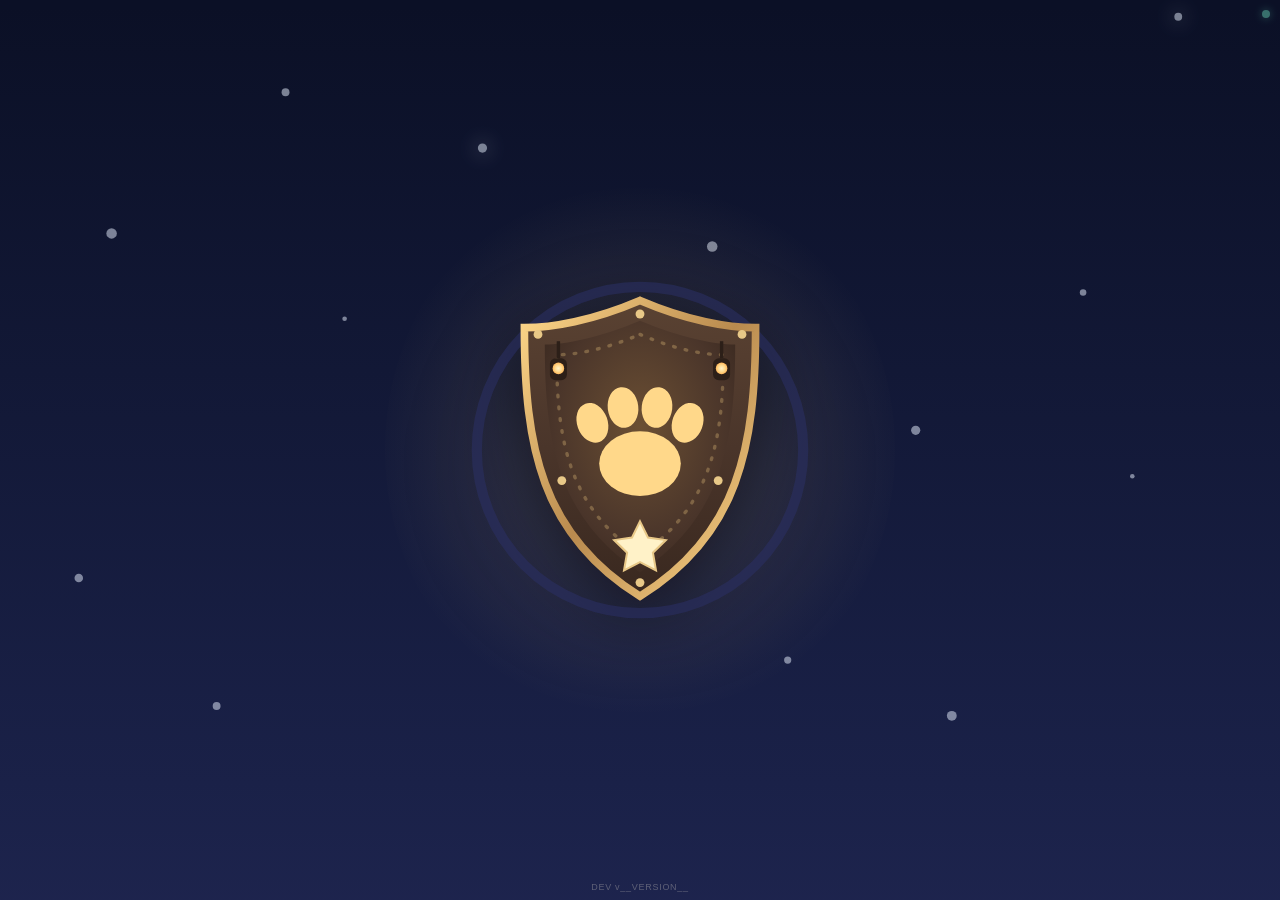
==== commit 31dad589: "WIP: Aurora shell reskin progress in dev/ Co-Authored-By: Claude Fable 5 <noreply@anthropic.com> Cla" ====
--- a/dev/index.html
+++ b/dev/index.html
@@ -3,7 +3,7 @@
 <head>
   <meta charset="utf-8">
   <meta name="viewport" content="width=device-width, initial-scale=1, maximum-scale=1, user-scalable=no, viewport-fit=cover">
-  <meta name="theme-color" content="#131a2c">
+  <meta name="theme-color" content="#0b1026">
   <meta name="apple-mobile-web-app-capable" content="yes">
   <meta name="apple-mobile-web-app-status-bar-style" content="black-translucent">
   <meta name="apple-mobile-web-app-title" content="Calm Pups">
@@ -12,48 +12,184 @@
   <link rel="icon" href="assets/icons/icon-192.png">
   <link rel="apple-touch-icon" href="assets/icons/apple-touch-icon.png">
   <link rel="stylesheet" href="css/app.css">
+  <link rel="stylesheet" href="css/missions.css">
+  <link rel="stylesheet" href="css/newgames.css">
 </head>
 <body>
 
-  <!-- ============ RESCUE LOGIN ============ -->
+  <!-- ============ RESCUE LOGIN — "The Lantern Gate" (Studio Aurora) ============ -->
   <section id="screen-login" class="screen active">
     <div id="login-corner-skip" aria-hidden="true"></div>
     <div id="gate-dot" aria-hidden="true"></div>
 
+    <!-- painted night sky -->
+    <svg class="scene" viewBox="0 0 390 844" preserveAspectRatio="xMidYMid slice" aria-hidden="true">
+      <defs>
+        <linearGradient id="lgSky" x1="0" y1="0" x2="0" y2="1">
+          <stop offset="0" stop-color="#070b1e"/><stop offset=".34" stop-color="#0b1026"/>
+          <stop offset=".62" stop-color="#1a2148"/><stop offset=".85" stop-color="#2b2f63"/>
+          <stop offset="1" stop-color="#33366e"/>
+        </linearGradient>
+        <linearGradient id="lgAur1" x1="0" y1="0" x2="1" y2="0">
+          <stop offset="0" stop-color="#6fe3c1" stop-opacity="0"/>
+          <stop offset=".25" stop-color="#6fe3c1" stop-opacity=".55"/>
+          <stop offset=".55" stop-color="#9ff2b8" stop-opacity=".65"/>
+          <stop offset=".8" stop-color="#b9a7f0" stop-opacity=".45"/>
+          <stop offset="1" stop-color="#b9a7f0" stop-opacity="0"/>
+        </linearGradient>
+        <linearGradient id="lgAur2" x1="0" y1="0" x2="1" y2="0">
+          <stop offset="0" stop-color="#b9a7f0" stop-opacity="0"/>
+          <stop offset=".35" stop-color="#f0b8d9" stop-opacity=".38"/>
+          <stop offset=".7" stop-color="#6fe3c1" stop-opacity=".5"/>
+          <stop offset="1" stop-color="#6fe3c1" stop-opacity="0"/>
+        </linearGradient>
+        <filter id="lgBlur18" x="-40%" y="-200%" width="180%" height="500%">
+          <feGaussianBlur stdDeviation="14"/>
+        </filter>
+        <filter id="lgBlur8"><feGaussianBlur stdDeviation="7"/></filter>
+        <radialGradient id="lgMoon" cx=".5" cy=".5" r=".5">
+          <stop offset="0" stop-color="#fff6d8"/><stop offset=".75" stop-color="#ffedb8"/>
+          <stop offset="1" stop-color="#f5dd9a"/>
+        </radialGradient>
+        <radialGradient id="lgMoonHalo" cx=".5" cy=".5" r=".5">
+          <stop offset="0" stop-color="#ffedb8" stop-opacity=".35"/>
+          <stop offset="1" stop-color="#ffedb8" stop-opacity="0"/>
+        </radialGradient>
+        <linearGradient id="lgFar" x1="0" y1="0" x2="0" y2="1">
+          <stop offset="0" stop-color="#232a58"/><stop offset="1" stop-color="#1b2350"/>
+        </linearGradient>
+        <linearGradient id="lgHill" x1="0" y1="0" x2="0" y2="1">
+          <stop offset="0" stop-color="#131938"/><stop offset="1" stop-color="#0c1027"/>
+        </linearGradient>
+        <radialGradient id="lgLampHalo" cx=".5" cy=".5" r=".5">
+          <stop offset="0" stop-color="#ffd88a" stop-opacity=".55"/>
+          <stop offset="1" stop-color="#ffd88a" stop-opacity="0"/>
+        </radialGradient>
+      </defs>
+      <rect width="390" height="844" fill="url(#lgSky)"/>
+      <g class="aurora-drift" filter="url(#lgBlur18)">
+        <path d="M-30 102 C 70 65, 150 130, 240 90 S 390 55, 440 80"
+              fill="none" stroke="url(#lgAur1)" stroke-width="48" stroke-linecap="round"/>
+      </g>
+      <g class="aurora-drift2" filter="url(#lgBlur18)">
+        <path d="M-40 168 C 80 140, 180 194, 270 158 S 400 122, 450 142"
+              fill="none" stroke="url(#lgAur2)" stroke-width="30" stroke-linecap="round" opacity=".8"/>
+      </g>
+      <g class="aurora-drift" filter="url(#lgBlur8)" opacity=".55">
+        <path d="M-20 58 C 90 38, 200 78, 300 52 S 400 32, 430 44"
+              fill="none" stroke="url(#lgAur1)" stroke-width="13" stroke-linecap="round"/>
+      </g>
+      <g fill="#e9f2ff"><circle class="st" cx="290" cy="503" r="1.5" style="animation:twinkle 6.6s ease-in-out -0.4s infinite"/><circle class="st" cx="43" cy="120" r="0.8" style="animation:twinkle 5.2s ease-in-out -4.9s infinite"/><circle class="st" cx="217" cy="360" r="1.6" style="animation:twinkle 5.6s ease-in-out -3.9s infinite"/><circle class="st" cx="200" cy="82" r="1.4" style="animation:twinkle 6.6s ease-in-out -1.9s infinite"/><circle class="st" cx="141" cy="163" r="1.1" style="animation:twinkle 5.4s ease-in-out -1.8s infinite"/><circle class="st stb" cx="359" cy="290" r="1.2" style="animation:twinkle 5.3s ease-in-out -2.5s infinite"/><circle class="st" cx="105" cy="382" r="0.7" style="animation:twinkle 6.9s ease-in-out -0.3s infinite"/><circle class="st" cx="24" cy="461" r="1.3" style="animation:twinkle 4.4s ease-in-out -3.4s infinite"/><circle class="st" cx="311" cy="192" r="0.6" style="animation:twinkle 4.2s ease-in-out -2.7s infinite"/><circle class="st" cx="223" cy="253" r="1.4" style="animation:twinkle 6.0s ease-in-out -1.5s infinite"/><circle class="st" cx="366" cy="45" r="1.0" style="animation:twinkle 4.1s ease-in-out -0.6s infinite"/><circle class="st" cx="55" cy="270" r="1.5" style="animation:twinkle 6.1s ease-in-out -3.4s infinite"/><circle class="st" cx="153" cy="45" r="0.9" style="animation:twinkle 4.4s ease-in-out -2.4s infinite"/><circle class="st" cx="34" cy="356" r="1.6" style="animation:twinkle 4.8s ease-in-out -3.2s infinite"/><circle class="st stb" cx="99" cy="82" r="1.3" style="animation:twinkle 5.5s ease-in-out -4.9s infinite"/><circle class="st" cx="330" cy="374" r="1.0" style="animation:twinkle 6.6s ease-in-out -2.9s infinite"/><circle class="st" cx="269" cy="66" r="1.5" style="animation:twinkle 5.6s ease-in-out -0.4s infinite"/><circle class="st" cx="126" cy="240" r="0.7" style="animation:twinkle 5.1s ease-in-out -3.6s infinite"/><circle class="st" cx="8" cy="203" r="1.3" style="animation:twinkle 5.6s ease-in-out -4.6s infinite"/><circle class="st" cx="316" cy="120" r="1.0" style="animation:twinkle 6.9s ease-in-out -1.6s infinite"/><circle class="st" cx="66" cy="500" r="1.2" style="animation:twinkle 4.1s ease-in-out -3.5s infinite"/><circle class="st" cx="176" cy="424" r="0.9" style="animation:twinkle 5.8s ease-in-out -3.7s infinite"/><circle class="st stb" cx="245" cy="150" r="1.5" style="animation:twinkle 7.4s ease-in-out -0.9s infinite"/><circle class="st" cx="345" cy="430" r="0.7" style="animation:twinkle 4.6s ease-in-out -1.2s infinite"/><circle class="st" cx="87" cy="313" r="1.2" style="animation:twinkle 6.3s ease-in-out -2.2s infinite"/><circle class="st" cx="188" cy="196" r="1.0" style="animation:twinkle 5.0s ease-in-out -4.1s infinite"/><circle class="st" cx="279" cy="416" r="1.4" style="animation:twinkle 6.8s ease-in-out -0.7s infinite"/><circle class="st" cx="18" cy="61" r="0.8" style="animation:twinkle 4.9s ease-in-out -2.0s infinite"/><circle class="st" cx="240" cy="486" r="1.1" style="animation:twinkle 5.9s ease-in-out -3.0s infinite"/><circle class="st stb" cx="147" cy="330" r="1.4" style="animation:twinkle 6.2s ease-in-out -1.3s infinite"/></g>
+      <!-- moon -->
+      <circle cx="332" cy="92" r="52" fill="url(#lgMoonHalo)"/>
+      <circle cx="332" cy="92" r="23" fill="url(#lgMoon)"/>
+      <circle cx="324" cy="85" r="4.4" fill="#efd9a2" opacity=".55"/>
+      <circle cx="339" cy="100" r="3" fill="#efd9a2" opacity=".45"/>
+      <!-- far ridge -->
+      <path d="M0 622 L60 584 L120 612 L200 576 L275 616 L330 586 L390 620 L390 844 L0 844 Z"
+            fill="url(#lgFar)"/>
+      <!-- foreground hill with the gate posts -->
+      <path d="M0 700 C 90 664, 160 688, 220 678 C 290 666, 340 684, 390 670 L390 844 L0 844 Z"
+            fill="url(#lgHill)"/>
+      <!-- wooden gate posts with lanterns, framing the crest -->
+      <g>
+        <rect x="30" y="596" width="14" height="112" rx="5" fill="#3a2b21" stroke="#2c1f18" stroke-width="2"/>
+        <circle cx="37" cy="586" r="22" fill="url(#lgLampHalo)" class="lamp-flicker"/>
+        <rect x="29" y="574" width="16" height="19" rx="5" fill="#3a2b21" stroke="#2c1f18" stroke-width="1.6"/>
+        <circle cx="37" cy="583" r="5" fill="#ffd88a" class="lamp-flicker"/>
+        <rect x="346" y="592" width="14" height="116" rx="5" fill="#3a2b21" stroke="#2c1f18" stroke-width="2"/>
+        <circle cx="353" cy="582" r="22" fill="url(#lgLampHalo)" class="lamp-flicker" style="animation-delay:-3s"/>
+        <rect x="345" y="570" width="16" height="19" rx="5" fill="#3a2b21" stroke="#2c1f18" stroke-width="1.6"/>
+        <circle cx="353" cy="579" r="5" fill="#ffd88a" class="lamp-flicker" style="animation-delay:-3s"/>
+      </g>
+      <!-- grass tufts -->
+      <g stroke="#1d2450" stroke-width="2.4" stroke-linecap="round" fill="none" opacity=".9">
+        <path d="M62 700 q2 -12 -3 -18 M68 700 q1 -10 6 -15"/>
+        <path d="M310 684 q2 -12 -3 -17 M317 684 q1 -9 6 -14"/>
+        <path d="M180 686 q2 -11 -3 -16 M187 686 q1 -9 5 -13"/>
+      </g>
+      <!-- fireflies -->
+      <g fill="#ffd88a">
+        <circle class="ffly" cx="70" cy="640" r="2.6"/>
+        <circle class="ffly" cx="320" cy="650" r="2.2" style="animation-delay:-3s"/>
+        <circle class="ffly" cx="205" cy="600" r="2.4" style="animation-delay:-6s"/>
+      </g>
+    </svg>
+
     <div id="login-scan" class="login-step active">
       <div id="shield-wrap">
         <svg id="shield" viewBox="0 0 200 220" aria-label="rescue badge">
-          <!-- progress ring -->
+          <defs>
+            <linearGradient id="shWood" x1="0" y1="0" x2="0" y2="1">
+              <stop offset="0" stop-color="#5a4232"/><stop offset=".5" stop-color="#4a352a"/>
+              <stop offset="1" stop-color="#39281f"/>
+            </linearGradient>
+            <linearGradient id="shBrass" x1="0" y1="0" x2="1" y2="1">
+              <stop offset="0" stop-color="#ffd88a"/><stop offset=".5" stop-color="#b98a4e"/>
+              <stop offset="1" stop-color="#ffd88a"/>
+            </linearGradient>
+            <radialGradient id="shGlow" cx=".5" cy=".42" r=".65">
+              <stop offset="0" stop-color="#6b4f33"/><stop offset=".7" stop-color="#4a352a"/>
+              <stop offset="1" stop-color="#39281f"/>
+            </radialGradient>
+            <radialGradient id="shLamp" cx=".5" cy=".5" r=".5">
+              <stop offset="0" stop-color="#fff2c8"/><stop offset=".6" stop-color="#ffd88a"/>
+              <stop offset="1" stop-color="#ffb85c"/>
+            </radialGradient>
+          </defs>
+          <!-- progress ring: circumference 603.2 (r=96), driven by login.js -->
           <circle id="scan-ring-track" cx="100" cy="110" r="96" fill="none"
-                  stroke="#f6d7e4" stroke-width="6" opacity="0.5"/>
+                  stroke="#2b2f63" stroke-width="6" opacity="0.6"/>
           <circle id="scan-ring" cx="100" cy="110" r="96" fill="none"
-                  stroke="#ef8bb5" stroke-width="6" stroke-linecap="round"
+                  stroke="#ffd88a" stroke-width="6" stroke-linecap="round"
                   stroke-dasharray="603.2" stroke-dashoffset="603.2"
                   transform="rotate(-90 100 110)"/>
-          <!-- original shield: rounded badge with paw + star (not any TV show's badge) -->
+          <!-- brass-and-wood rescue crest -->
           <path id="shield-body" d="M100 22
                    C 128 34, 152 38, 168 38
                    C 168 108, 158 160, 100 196
                    C 42 160, 32 108, 32 38
                    C 48 38, 72 34, 100 22 Z"
-                fill="#f2a7c6" stroke="#e386ad" stroke-width="4"/>
+                fill="url(#shWood)" stroke="url(#shBrass)" stroke-width="4.5"/>
           <path d="M100 34 C 124 44, 144 48, 156 48 C 156 106, 148 150, 100 182
                    C 52 150, 44 106, 44 48 C 56 48, 76 44, 100 34 Z"
-                fill="#f7c2d8"/>
-          <!-- paw print -->
-          <g fill="#ffffff">
-            <ellipse cx="100" cy="122" rx="24" ry="20"/>
-            <ellipse cx="72" cy="98" rx="9" ry="12" transform="rotate(-20 72 98)"/>
-            <ellipse cx="90" cy="88" rx="9" ry="12" transform="rotate(-7 90 88)"/>
-            <ellipse cx="110" cy="88" rx="9" ry="12" transform="rotate(7 110 88)"/>
-            <ellipse cx="128" cy="98" rx="9" ry="12" transform="rotate(20 128 98)"/>
-          </g>
-          <!-- star -->
+                fill="url(#shGlow)"/>
+          <!-- rope-stitch inner border -->
+          <path d="M100 42 C 121 51, 138 54, 149 54 C 149 104, 142 143, 100 172
+                   C 58 143, 51 104, 51 54 C 62 54, 79 51, 100 42 Z"
+                fill="none" stroke="rgba(255,216,138,.28)" stroke-width="2"
+                stroke-dasharray="1 6" stroke-linecap="round"/>
+          <!-- brass rivets -->
+          <g fill="#e8c887">
+            <circle cx="100" cy="30" r="2.6"/><circle cx="160" cy="42" r="2.6"/>
+            <circle cx="40" cy="42" r="2.6"/><circle cx="146" cy="128" r="2.6"/>
+            <circle cx="54" cy="128" r="2.6"/><circle cx="100" cy="188" r="2.6"/>
+          </g>
+          <!-- warm lantern paw -->
+          <g fill="#ffd88a">
+            <ellipse cx="100" cy="118" rx="24" ry="19"/>
+            <ellipse cx="72" cy="94" rx="9" ry="12" transform="rotate(-20 72 94)"/>
+            <ellipse cx="90" cy="85" rx="9" ry="12" transform="rotate(-7 90 85)"/>
+            <ellipse cx="110" cy="85" rx="9" ry="12" transform="rotate(7 110 85)"/>
+            <ellipse cx="128" cy="94" rx="9" ry="12" transform="rotate(20 128 94)"/>
+          </g>
+          <!-- little star under the paw -->
           <path d="M100 148 l4.7 9.5 10.5 1.5 -7.6 7.4 1.8 10.4 -9.4 -4.9 -9.4 4.9 1.8 -10.4 -7.6 -7.4 10.5 -1.5 Z"
-                fill="#f9e6a8" stroke="#eccf7f" stroke-width="1.5" transform="translate(0,8)"/>
+                fill="#fff2c8" stroke="#e8c887" stroke-width="1.2" transform="translate(0,4)"/>
+          <!-- tiny hanging lanterns on the crest shoulders -->
+          <g class="lamp-flicker">
+            <line x1="52" y1="46" x2="52" y2="56" stroke="#2c1f18" stroke-width="2"/>
+            <rect x="47" y="56" width="10" height="13" rx="3.4" fill="#2c1f18"/>
+            <circle cx="52" cy="62" r="3.4" fill="url(#shLamp)"/>
+          </g>
+          <g class="lamp-flicker" style="animation-delay:-3s">
+            <line x1="148" y1="46" x2="148" y2="56" stroke="#2c1f18" stroke-width="2"/>
+            <rect x="143" y="56" width="10" height="13" rx="3.4" fill="#2c1f18"/>
+            <circle cx="148" cy="62" r="3.4" fill="url(#shLamp)"/>
+          </g>
           <!-- scan line -->
           <rect id="scan-line" x="36" y="30" width="128" height="5" rx="2.5"
-                fill="#ffffff" opacity="0"/>
+                fill="#fff2c8" opacity="0"/>
         </svg>
         <div id="scan-sparkles" aria-hidden="true"></div>
       </div>
@@ -62,8 +198,8 @@
     <div id="denied-popup" class="hidden" aria-hidden="true">
       <div id="denied-card">
         <svg viewBox="0 0 60 60">
-          <circle cx="30" cy="30" r="26" fill="none" stroke="#ff5a5a" stroke-width="5"/>
-          <line x1="12" y1="48" x2="48" y2="12" stroke="#ff5a5a" stroke-width="5" stroke-linecap="round"/>
+          <circle cx="30" cy="30" r="26" fill="none" stroke="#ff8a7a" stroke-width="5"/>
+          <line x1="12" y1="48" x2="48" y2="12" stroke="#ff8a7a" stroke-width="5" stroke-linecap="round"/>
         </svg>
         <div class="denied-title">ACCESS DENIED</div>
         <div class="denied-sub">MUST BE A PAW PATROL MEMBER</div>
@@ -73,16 +209,32 @@
     <div id="login-welcome" class="login-step">
       <div id="welcome-photo-wrap">
         <img id="welcome-photo" class="hidden" alt="">
-        <svg id="welcome-shield" viewBox="0 0 200 220">
-          <path d="M100 22 C 128 34, 152 38, 168 38 C 168 108, 158 160, 100 196
-                   C 42 160, 32 108, 32 38 C 48 38, 72 34, 100 22 Z"
-                fill="#f2a7c6" stroke="#e386ad" stroke-width="4"/>
-          <path d="M100 34 C 124 44, 144 48, 156 48 C 156 106, 148 150, 100 182
-                   C 52 150, 44 106, 44 48 C 56 48, 76 44, 100 34 Z"
-                fill="#f7c2d8"/>
-          <text id="welcome-initial" x="100" y="105" text-anchor="middle"
-                dominant-baseline="central" fill="#ffffff"
-                font-size="96" font-weight="800" font-family="-apple-system, sans-serif">M</text>
+        <svg id="welcome-shield" viewBox="0 0 200 200">
+          <defs>
+            <radialGradient id="wlPort" cx=".5" cy=".42" r=".65">
+              <stop offset="0" stop-color="#2b2f63"/><stop offset="1" stop-color="#161b3e"/>
+            </radialGradient>
+            <linearGradient id="wlRim" x1="0" y1="0" x2="1" y2="1">
+              <stop offset="0" stop-color="#ffd88a"/><stop offset=".5" stop-color="#b98a4e"/>
+              <stop offset="1" stop-color="#ffd88a"/>
+            </linearGradient>
+            <linearGradient id="wlInk" x1="0" y1="0" x2="1" y2="1">
+              <stop offset="0" stop-color="#6fe3c1"/><stop offset="1" stop-color="#b9a7f0"/>
+            </linearGradient>
+            <filter id="wlBlur"><feGaussianBlur stdDeviation="7"/></filter>
+          </defs>
+          <circle cx="100" cy="100" r="92" fill="url(#wlPort)" stroke="url(#wlRim)" stroke-width="7"/>
+          <circle cx="100" cy="100" r="80" fill="none" stroke="rgba(255,216,138,.18)" stroke-width="2"/>
+          <path d="M28 120 C 58 98, 88 130, 118 108 S 162 94, 174 104" fill="none"
+                stroke="#6fe3c1" stroke-width="20" stroke-linecap="round" opacity=".22" filter="url(#wlBlur)"/>
+          <text id="welcome-initial" x="100" y="104" text-anchor="middle"
+                dominant-baseline="central" fill="url(#wlInk)"
+                font-size="96" font-weight="800"
+                font-family="ui-rounded, 'SF Pro Rounded', -apple-system, sans-serif">M</text>
+          <g fill="#e8c887">
+            <circle cx="100" cy="9" r="4"/><circle cx="100" cy="191" r="4"/>
+            <circle cx="9" cy="100" r="4"/><circle cx="191" cy="100" r="4"/>
+          </g>
         </svg>
       </div>
       <div id="welcome-text">WELCOME</div>
@@ -91,26 +243,210 @@
         <svg viewBox="0 0 40 40"><path d="M14 8 L28 20 L14 32" fill="none" stroke="currentColor" stroke-width="4.5" stroke-linecap="round" stroke-linejoin="round"/></svg>
       </button>
     </div>
-    <div id="version-tag" aria-hidden="true">v__VERSION__</div>
+    <div id="version-tag" aria-hidden="true">DEV v__VERSION__</div>
   </section>
 
-  <!-- ============ HQ HUB ============ -->
+  <!-- ============ HQ HUB — "The HQ Hilltop" ============ -->
   <section id="screen-hub" class="screen dark">
-    <div id="hub-topbar">
-      <svg viewBox="0 0 100 100" aria-hidden="true"><g fill="#f2a7c6"><ellipse cx="50" cy="62" rx="22" ry="18"/><ellipse cx="26" cy="40" rx="8.5" ry="11" transform="rotate(-20 26 40)"/><ellipse cx="42" cy="31" rx="8.5" ry="11" transform="rotate(-7 42 31)"/><ellipse cx="60" cy="31" rx="8.5" ry="11" transform="rotate(7 60 31)"/><ellipse cx="75" cy="40" rx="8.5" ry="11" transform="rotate(20 75 40)"/></g></svg>
-      <span>RESCUE HQ</span>
-      <svg viewBox="0 0 100 100" aria-hidden="true"><g fill="#8fd4c7"><ellipse cx="50" cy="62" rx="22" ry="18"/><ellipse cx="26" cy="40" rx="8.5" ry="11" transform="rotate(-20 26 40)"/><ellipse cx="42" cy="31" rx="8.5" ry="11" transform="rotate(-7 42 31)"/><ellipse cx="60" cy="31" rx="8.5" ry="11" transform="rotate(7 60 31)"/><ellipse cx="75" cy="40" rx="8.5" ry="11" transform="rotate(20 75 40)"/></g></svg>
-    </div>
-    <div id="hub-badge">
+    <!-- painted sky: aurora, moon, ridge with lighthouse, foreground hill -->
+    <svg class="scene" viewBox="0 0 390 844" preserveAspectRatio="xMidYMid slice" aria-hidden="true">
+      <defs>
+        <linearGradient id="hbSky" x1="0" y1="0" x2="0" y2="1">
+          <stop offset="0" stop-color="#070b1e"/><stop offset=".34" stop-color="#0b1026"/>
+          <stop offset=".62" stop-color="#1a2148"/><stop offset=".85" stop-color="#2b2f63"/>
+          <stop offset="1" stop-color="#33366e"/>
+        </linearGradient>
+        <linearGradient id="hbAur1" x1="0" y1="0" x2="1" y2="0">
+          <stop offset="0" stop-color="#6fe3c1" stop-opacity="0"/>
+          <stop offset=".25" stop-color="#6fe3c1" stop-opacity=".55"/>
+          <stop offset=".55" stop-color="#9ff2b8" stop-opacity=".65"/>
+          <stop offset=".8" stop-color="#b9a7f0" stop-opacity=".45"/>
+          <stop offset="1" stop-color="#b9a7f0" stop-opacity="0"/>
+        </linearGradient>
+        <linearGradient id="hbAur2" x1="0" y1="0" x2="1" y2="0">
+          <stop offset="0" stop-color="#b9a7f0" stop-opacity="0"/>
+          <stop offset=".35" stop-color="#f0b8d9" stop-opacity=".38"/>
+          <stop offset=".7" stop-color="#6fe3c1" stop-opacity=".5"/>
+          <stop offset="1" stop-color="#6fe3c1" stop-opacity="0"/>
+        </linearGradient>
+        <filter id="hbBlur18" x="-40%" y="-200%" width="180%" height="500%">
+          <feGaussianBlur stdDeviation="14"/>
+        </filter>
+        <filter id="hbBlur8"><feGaussianBlur stdDeviation="7"/></filter>
+        <radialGradient id="hbMoon" cx=".5" cy=".5" r=".5">
+          <stop offset="0" stop-color="#fff6d8"/><stop offset=".75" stop-color="#ffedb8"/>
+          <stop offset="1" stop-color="#f5dd9a"/>
+        </radialGradient>
+        <radialGradient id="hbMoonHalo" cx=".5" cy=".5" r=".5">
+          <stop offset="0" stop-color="#ffedb8" stop-opacity=".35"/>
+          <stop offset="1" stop-color="#ffedb8" stop-opacity="0"/>
+        </radialGradient>
+        <linearGradient id="hbFar" x1="0" y1="0" x2="0" y2="1">
+          <stop offset="0" stop-color="#232a58"/><stop offset="1" stop-color="#1b2350"/>
+        </linearGradient>
+        <linearGradient id="hbMid" x1="0" y1="0" x2="0" y2="1">
+          <stop offset="0" stop-color="#1a2148"/><stop offset="1" stop-color="#141a38"/>
+        </linearGradient>
+        <linearGradient id="hbHill" x1="0" y1="0" x2="0" y2="1">
+          <stop offset="0" stop-color="#131938"/><stop offset="1" stop-color="#0c1027"/>
+        </linearGradient>
+        <radialGradient id="hbBeam" cx=".5" cy=".5" r=".5">
+          <stop offset="0" stop-color="#ffd88a" stop-opacity=".8"/>
+          <stop offset="1" stop-color="#ffd88a" stop-opacity="0"/>
+        </radialGradient>
+      </defs>
+
+      <rect width="390" height="844" fill="url(#hbSky)"/>
+
+      <!-- aurora ribbons -->
+      <g class="aurora-drift" filter="url(#hbBlur18)">
+        <path d="M-30 92 C 70 55, 150 120, 240 80 S 390 45, 440 70"
+              fill="none" stroke="url(#hbAur1)" stroke-width="48" stroke-linecap="round"/>
+      </g>
+      <g class="aurora-drift2" filter="url(#hbBlur18)">
+        <path d="M-40 152 C 80 124, 180 178, 270 142 S 400 106, 450 126"
+              fill="none" stroke="url(#hbAur2)" stroke-width="30" stroke-linecap="round" opacity=".8"/>
+      </g>
+      <g class="aurora-drift" filter="url(#hbBlur8)" opacity=".55">
+        <path d="M-20 52 C 90 32, 200 72, 300 46 S 400 26, 430 38"
+              fill="none" stroke="url(#hbAur1)" stroke-width="13" stroke-linecap="round"/>
+      </g>
+
+      <!-- seeded star field -->
+      <g fill="#e9f2ff"><circle class="st" cx="359" cy="124" r="0.6" style="animation:twinkle 6.4s ease-in-out -1.1s infinite"/><circle class="st" cx="293" cy="325" r="1.0" style="animation:twinkle 6.2s ease-in-out -2.7s infinite"/><circle class="st" cx="94" cy="161" r="1.5" style="animation:twinkle 6.3s ease-in-out -3.5s infinite"/><circle class="st" cx="182" cy="397" r="1.4" style="animation:twinkle 4.0s ease-in-out -4.0s infinite"/><circle class="st stb" cx="269" cy="277" r="1.6" style="animation:twinkle 7.1s ease-in-out -2.9s infinite"/><circle class="st" cx="131" cy="360" r="1.0" style="animation:twinkle 4.1s ease-in-out -1.7s infinite"/><circle class="st stb" cx="115" cy="403" r="1.1" style="animation:twinkle 6.4s ease-in-out -2.8s infinite"/><circle class="st" cx="107" cy="241" r="0.7" style="animation:twinkle 5.2s ease-in-out -2.5s infinite"/><circle class="st stb" cx="21" cy="42" r="1.4" style="animation:twinkle 7.0s ease-in-out -3.8s infinite"/><circle class="st" cx="146" cy="107" r="1.4" style="animation:twinkle 5.1s ease-in-out -4.9s infinite"/><circle class="st" cx="43" cy="196" r="1.4" style="animation:twinkle 7.3s ease-in-out -3.9s infinite"/><circle class="st" cx="66" cy="299" r="1.0" style="animation:twinkle 4.7s ease-in-out -2.7s infinite"/><circle class="st" cx="336" cy="204" r="0.8" style="animation:twinkle 6.8s ease-in-out -3.5s infinite"/><circle class="st" cx="230" cy="24" r="1.5" style="animation:twinkle 5.2s ease-in-out -4.2s infinite"/><circle class="st" cx="121" cy="70" r="1.4" style="animation:twinkle 4.3s ease-in-out -0.1s infinite"/><circle class="st" cx="20" cy="132" r="0.9" style="animation:twinkle 4.6s ease-in-out -3.6s infinite"/><circle class="st" cx="311" cy="61" r="1.4" style="animation:twinkle 4.8s ease-in-out -3.1s infinite"/><circle class="st" cx="171" cy="178" r="0.8" style="animation:twinkle 5.4s ease-in-out -2.6s infinite"/><circle class="st" cx="257" cy="122" r="1.2" style="animation:twinkle 6.6s ease-in-out -1.6s infinite"/><circle class="st stb" cx="60" cy="87" r="1.2" style="animation:twinkle 6.9s ease-in-out -0.3s infinite"/><circle class="st" cx="204" cy="145" r="0.9" style="animation:twinkle 4.2s ease-in-out -1.5s infinite"/><circle class="st" cx="30" cy="371" r="1.3" style="animation:twinkle 5.5s ease-in-out -2.2s infinite"/><circle class="st" cx="285" cy="180" r="1.3" style="animation:twinkle 5.6s ease-in-out -4.6s infinite"/><circle class="st" cx="358" cy="273" r="1.0" style="animation:twinkle 4.4s ease-in-out -0.8s infinite"/><circle class="st" cx="160" cy="286" r="1.5" style="animation:twinkle 6.1s ease-in-out -0.6s infinite"/><circle class="st" cx="83" cy="30" r="0.9" style="animation:twinkle 5.0s ease-in-out -2.9s infinite"/><circle class="st" cx="246" cy="222" r="1.1" style="animation:twinkle 4.5s ease-in-out -4.4s infinite"/><circle class="st" cx="377" cy="349" r="1.4" style="animation:twinkle 6.5s ease-in-out -1.2s infinite"/><circle class="st stb" cx="212" cy="308" r="1.0" style="animation:twinkle 6.2s ease-in-out -2.0s infinite"/><circle class="st" cx="139" cy="216" r="0.8" style="animation:twinkle 5.8s ease-in-out -4.7s infinite"/><circle class="st" cx="9" cy="255" r="1.2" style="animation:twinkle 4.9s ease-in-out -1.3s infinite"/><circle class="st" cx="330" cy="392" r="1.2" style="animation:twinkle 6.0s ease-in-out -0.5s infinite"/><circle class="st" cx="192" cy="59" r="1.1" style="animation:twinkle 4.3s ease-in-out -1.9s infinite"/><circle class="st" cx="52" cy="338" r="0.7" style="animation:twinkle 5.7s ease-in-out -2.4s infinite"/><circle class="st" cx="269" cy="359" r="1.5" style="animation:twinkle 7.2s ease-in-out -1.7s infinite"/><circle class="st stb" cx="99" cy="123" r="1.1" style="animation:twinkle 6.7s ease-in-out -0.2s infinite"/><circle class="st" cx="304" cy="252" r="0.9" style="animation:twinkle 4.7s ease-in-out -4.5s infinite"/><circle class="st" cx="226" cy="392" r="1.3" style="animation:twinkle 5.3s ease-in-out -3.3s infinite"/><circle class="st" cx="152" cy="20" r="1.0" style="animation:twinkle 6.4s ease-in-out -2.1s infinite"/><circle class="st" cx="14" cy="318" r="1.5" style="animation:twinkle 5.9s ease-in-out -0.9s infinite"/><circle class="st" cx="352" cy="164" r="0.8" style="animation:twinkle 4.5s ease-in-out -3.7s infinite"/><circle class="st" cx="242" cy="63" r="1.2" style="animation:twinkle 6.1s ease-in-out -4.3s infinite"/><circle class="st" cx="76" cy="228" r="1.1" style="animation:twinkle 5.5s ease-in-out -1.4s infinite"/><circle class="st" cx="187" cy="337" r="0.7" style="animation:twinkle 4.8s ease-in-out -2.8s infinite"/><circle class="st stb" cx="317" cy="24" r="1.3" style="animation:twinkle 7.4s ease-in-out -1.0s infinite"/><circle class="st" cx="128" cy="308" r="1.0" style="animation:twinkle 5.1s ease-in-out -3.0s infinite"/></g>
+
+      <!-- moon -->
+      <circle cx="337" cy="84" r="54" fill="url(#hbMoonHalo)"/>
+      <circle cx="337" cy="84" r="24" fill="url(#hbMoon)"/>
+      <circle cx="329" cy="77" r="4.6" fill="#efd9a2" opacity=".55"/>
+      <circle cx="344" cy="92" r="3" fill="#efd9a2" opacity=".45"/>
+      <circle cx="337" cy="71" r="2.2" fill="#efd9a2" opacity=".4"/>
+
+      <!-- horizon aurora glow (behind the ridge) -->
+      <g filter="url(#hbBlur18)" opacity=".4">
+        <path d="M-20 468 C 90 448, 200 486, 300 456 S 400 436, 430 452"
+              fill="none" stroke="url(#hbAur1)" stroke-width="30" stroke-linecap="round"/>
+      </g>
+
+      <!-- far ridge with tiny lighthouse -->
+      <path d="M0 488 L60 450 L120 478 L200 442 L275 482 L330 452 L390 486 L390 700 L0 700 Z"
+            fill="url(#hbFar)"/>
+      <g transform="translate(120 452) scale(.9)">
+        <ellipse cx="0" cy="34" rx="26" ry="7" fill="url(#hbBeam)" opacity=".5"/>
+        <path d="M-5 30 L5 30 L3.4 8 L-3.4 8 Z" fill="#3a3f6e"/>
+        <rect x="-4" y="4" width="8" height="5" rx="1.6" fill="#2b2f5a"/>
+        <circle cx="0" cy="2" r="3.2" fill="#ffd88a">
+          <animate attributeName="opacity" values=".5;1;.5" dur="4s" repeatCount="indefinite"/>
+        </circle>
+        <circle cx="0" cy="2" r="8" fill="url(#hbBeam)">
+          <animate attributeName="opacity" values=".4;.9;.4" dur="4s" repeatCount="indefinite"/>
+        </circle>
+      </g>
+
+      <!-- mid mountains -->
+      <path d="M0 522 L55 480 L118 510 L185 472 L255 516 L318 486 L390 514 L390 760 L0 760 Z"
+            fill="url(#hbMid)"/>
+      <path d="M185 472 l13 10 -7 3 -6 -4 -6 4 -7 -3 Z" fill="#aeb8e6" opacity=".5"/>
+      <path d="M55 480 l10 9 -6 2 -4 -3 -5 3 -5 -2 Z" fill="#aeb8e6" opacity=".4"/>
+      <g fill="#10152e">
+        <path d="M2 522 l8 -24 8 24 Z M4 511 l6 -17 6 17 Z"/>
+        <path d="M368 516 l9 -25 9 25 Z M370 505 l7 -18 7 18 Z"/>
+      </g>
+
+      <!-- foreground hill (nav sits here) -->
+      <path d="M0 742 C 90 700, 160 726, 220 716 C 290 704, 340 722, 390 708 L390 844 L0 844 Z"
+            fill="url(#hbHill)"/>
+      <g stroke="#1d2450" stroke-width="2.4" stroke-linecap="round" fill="none" opacity=".9">
+        <path d="M42 742 q2 -12 -3 -18 M48 742 q1 -10 6 -15 M54 743 q0 -8 -2 -12"/>
+        <path d="M330 726 q2 -12 -3 -17 M337 726 q1 -9 6 -14"/>
+        <path d="M180 728 q2 -11 -3 -16 M187 728 q1 -9 5 -13"/>
+      </g>
+      <!-- fireflies -->
+      <g fill="#ffd88a">
+        <circle class="ffly" cx="40" cy="700" r="2.6"/>
+        <circle class="ffly" cx="340" cy="690" r="2.4" style="animation-delay:-2.7s"/>
+        <circle class="ffly" cx="200" cy="660" r="2.4" style="animation-delay:-5.4s"/>
+        <circle class="ffly" cx="70" cy="300" r="2.2" style="animation-delay:-8.1s"/>
+        <circle class="ffly" cx="320" cy="460" r="2.2" style="animation-delay:-10.8s"/>
+      </g>
+    </svg>
+
+    <!-- wooden RESCUE HQ sign with hanging lanterns -->
+    <div id="hub-sign" aria-hidden="true">
+      <svg viewBox="0 0 262 64">
+        <defs>
+          <linearGradient id="sgWood" x1="0" y1="0" x2="0" y2="1">
+            <stop offset="0" stop-color="#5a4232"/><stop offset=".5" stop-color="#4a352a"/>
+            <stop offset="1" stop-color="#39281f"/>
+          </linearGradient>
+          <radialGradient id="sgLamp" cx=".5" cy=".5" r=".5">
+            <stop offset="0" stop-color="#fff2c8"/><stop offset=".6" stop-color="#ffd88a"/>
+            <stop offset="1" stop-color="#ffb85c"/>
+          </radialGradient>
+          <radialGradient id="sgHalo" cx=".5" cy=".5" r=".5">
+            <stop offset="0" stop-color="#ffd88a" stop-opacity=".55"/>
+            <stop offset="1" stop-color="#ffd88a" stop-opacity="0"/>
+          </radialGradient>
+        </defs>
+        <rect x="36" y="12" width="190" height="42" rx="12" fill="url(#sgWood)"
+              stroke="#2c1f18" stroke-width="2"/>
+        <rect x="41" y="17" width="180" height="32" rx="8" fill="none"
+              stroke="rgba(255,216,138,.22)" stroke-width="1.6" stroke-dasharray="1 5" stroke-linecap="round"/>
+        <text x="131" y="39.5" text-anchor="middle" fill="#f3ead8" font-size="17" font-weight="900"
+              letter-spacing="5" font-family="ui-rounded,'SF Pro Rounded',-apple-system,sans-serif">RESCUE HQ</text>
+        <g class="lamp-flicker">
+          <line x1="18" y1="10" x2="18" y2="22" stroke="#2c1f18" stroke-width="2"/>
+          <circle cx="18" cy="34" r="16" fill="url(#sgHalo)"/>
+          <rect x="12" y="22" width="12" height="15" rx="4" fill="#3a2b21" stroke="#2c1f18" stroke-width="1.4"/>
+          <circle cx="18" cy="29.5" r="4" fill="url(#sgLamp)"/>
+        </g>
+        <g class="lamp-flicker" style="animation-delay:-3s">
+          <line x1="244" y1="10" x2="244" y2="22" stroke="#2c1f18" stroke-width="2"/>
+          <circle cx="244" cy="34" r="16" fill="url(#sgHalo)"/>
+          <rect x="238" y="22" width="12" height="15" rx="4" fill="#3a2b21" stroke="#2c1f18" stroke-width="1.4"/>
+          <circle cx="244" cy="29.5" r="4" fill="url(#sgLamp)"/>
+        </g>
+      </svg>
+    </div>
+
+    <!-- rescue member ID badge -->
+    <div id="hub-badge" class="aur-panel">
+      <div id="badge-rope" aria-hidden="true"></div>
       <div id="badge-photo-wrap">
         <img id="badge-photo" class="hidden" alt="">
         <svg id="badge-photo-placeholder" viewBox="0 0 100 100">
-          <g fill="#31405f">
-            <ellipse cx="50" cy="62" rx="20" ry="16"/>
-            <ellipse cx="28" cy="42" rx="8" ry="10" transform="rotate(-20 28 42)"/>
-            <ellipse cx="43" cy="34" rx="8" ry="10" transform="rotate(-7 43 34)"/>
-            <ellipse cx="59" cy="34" rx="8" ry="10" transform="rotate(7 59 34)"/>
-            <ellipse cx="73" cy="42" rx="8" ry="10" transform="rotate(20 73 42)"/>
+          <defs>
+            <radialGradient id="ptG" cx=".5" cy=".42" r=".65">
+              <stop offset="0" stop-color="#2b2f63"/><stop offset="1" stop-color="#161b3e"/>
+            </radialGradient>
+            <linearGradient id="ptInk" x1="0" y1="0" x2="1" y2="1">
+              <stop offset="0" stop-color="#6fe3c1"/><stop offset="1" stop-color="#b9a7f0"/>
+            </linearGradient>
+            <filter id="ptBlur"><feGaussianBlur stdDeviation="4"/></filter>
+          </defs>
+          <circle cx="50" cy="50" r="50" fill="url(#ptG)"/>
+          <path d="M12 60 C 28 48, 44 66, 60 54 S 84 46, 90 52" fill="none"
+                stroke="#6fe3c1" stroke-width="11" stroke-linecap="round" opacity=".22" filter="url(#ptBlur)"/>
+          <g fill="url(#ptInk)" opacity=".9">
+            <ellipse cx="50" cy="60" rx="18" ry="14"/>
+            <ellipse cx="29" cy="42" rx="7" ry="9" transform="rotate(-20 29 42)"/>
+            <ellipse cx="43" cy="35" rx="7" ry="9" transform="rotate(-7 43 35)"/>
+            <ellipse cx="57" cy="35" rx="7" ry="9" transform="rotate(7 57 35)"/>
+            <ellipse cx="71" cy="42" rx="7" ry="9" transform="rotate(20 71 42)"/>
+          </g>
+        </svg>
+        <svg class="porthole-ring" viewBox="0 0 104 104" aria-hidden="true">
+          <defs>
+            <linearGradient id="ptRim" x1="0" y1="0" x2="1" y2="1">
+              <stop offset="0" stop-color="#ffd88a"/><stop offset=".5" stop-color="#b98a4e"/>
+              <stop offset="1" stop-color="#ffd88a"/>
+            </linearGradient>
+          </defs>
+          <circle cx="52" cy="52" r="49" fill="none" stroke="url(#ptRim)" stroke-width="4.5"/>
+          <circle cx="52" cy="52" r="44" fill="none" stroke="rgba(255,216,138,.18)" stroke-width="1.4"/>
+          <g fill="#e8c887">
+            <circle cx="52" cy="5.5" r="2.4"/><circle cx="52" cy="98.5" r="2.4"/>
+            <circle cx="5.5" cy="52" r="2.4"/><circle cx="98.5" cy="52" r="2.4"/>
           </g>
         </svg>
       </div>
@@ -119,27 +455,45 @@
         <div class="badge-role">ACTIVE RESCUE MEMBER</div>
         <div class="badge-status"><span class="badge-dot"></span>ON DUTY</div>
       </div>
-      <svg id="badge-logo" viewBox="0 0 100 100" aria-hidden="true">
-        <path d="M50 6 C 64 12, 76 14, 84 14 C 84 48, 79 74, 50 92 C 21 74, 16 48, 16 14 C 24 14, 36 12, 50 6 Z"
-              fill="none" stroke="#f2a7c6" stroke-width="5"/>
-        <g fill="#f2a7c6">
-          <ellipse cx="50" cy="52" rx="13" ry="10.5"/>
-          <ellipse cx="35" cy="39" rx="5" ry="6.5" transform="rotate(-20 35 39)"/>
-          <ellipse cx="45" cy="34" rx="5" ry="6.5" transform="rotate(-7 45 34)"/>
-          <ellipse cx="55" cy="34" rx="5" ry="6.5" transform="rotate(7 55 34)"/>
-          <ellipse cx="65" cy="39" rx="5" ry="6.5" transform="rotate(20 65 39)"/>
+      <svg id="badge-logo" viewBox="0 0 100 110" aria-hidden="true">
+        <defs>
+          <linearGradient id="emG" x1="0" y1="0" x2="0" y2="1">
+            <stop offset="0" stop-color="#2b2f63"/><stop offset="1" stop-color="#191f4a"/>
+          </linearGradient>
+          <linearGradient id="emEdge" x1="0" y1="0" x2="1" y2="1">
+            <stop offset="0" stop-color="#6fe3c1"/><stop offset="1" stop-color="#b9a7f0"/>
+          </linearGradient>
+        </defs>
+        <path d="M50 6 C 64 12, 76 14, 84 14 C 84 48, 79 76, 50 94 C 21 76, 16 48, 16 14 C 24 14, 36 12, 50 6 Z"
+              fill="url(#emG)" stroke="url(#emEdge)" stroke-width="4"/>
+        <g fill="#ffd88a">
+          <ellipse cx="50" cy="56" rx="13" ry="10.5"/>
+          <ellipse cx="35" cy="43" rx="5" ry="6.5" transform="rotate(-20 35 43)"/>
+          <ellipse cx="45" cy="38" rx="5" ry="6.5" transform="rotate(-7 45 38)"/>
+          <ellipse cx="55" cy="38" rx="5" ry="6.5" transform="rotate(7 55 38)"/>
+          <ellipse cx="65" cy="43" rx="5" ry="6.5" transform="rotate(20 65 43)"/>
         </g>
+        <path d="M50 72 l2.7 5.4 6 1 -4.3 4.2 1 6 -5.4 -2.9 -5.4 2.9 1 -6 -4.3 -4.2 6 -1 Z" fill="#fff2c8"/>
       </svg>
       <button id="badge-edit" aria-label="edit badge">
-        <svg viewBox="0 0 24 24"><path d="M4 20 L8 19 L19 8 L16 5 L5 16 Z M14.5 6.5 L17.5 9.5" fill="none" stroke="currentColor" stroke-width="2" stroke-linejoin="round"/></svg>
+        <svg viewBox="0 0 30 30">
+          <circle cx="15" cy="15" r="12.5" fill="none" stroke="#9aa6d8" stroke-width="2"/>
+          <path d="M15 6.5 L17.4 13 L15 11.8 L12.6 13 Z" fill="#9aa6d8"/>
+          <path d="M15 23.5 L12.6 17 L15 18.2 L17.4 17 Z" fill="#67719f"/>
+        </svg>
       </button>
     </div>
 
     <div id="hub-banner" class="hidden"></div>
     <button id="hub-checkin-banner" class="hidden">&#9789; TIME FOR PUP CHECK-IN &mdash; TELL HQ ABOUT YOUR DAY</button>
 
-    <div id="hub-monitor">
-      <div class="monitor-title">DAILY MONITOR</div>
+    <!-- moonstone monitor -->
+    <div id="hub-monitor" class="aur-panel">
+      <div class="monitor-title">
+        <svg viewBox="0 0 20 20" aria-hidden="true"><path d="M10 2 l1.9 5.3 5.6.2 -4.4 3.5 1.5 5.4 -4.6 -3.2 -4.6 3.2 1.5 -5.4 -4.4 -3.5 5.6 -.2 Z" fill="#9aa6d8"/></svg>
+        <span>DAILY MONITOR</span>
+        <svg viewBox="0 0 20 20" aria-hidden="true"><path d="M10 2 l1.9 5.3 5.6.2 -4.4 3.5 1.5 5.4 -4.6 -3.2 -4.6 3.2 1.5 -5.4 -4.4 -3.5 5.6 -.2 Z" fill="#9aa6d8"/></svg>
+      </div>
       <div id="monitor-boxes">
         <div class="hub-box" data-i="0"></div>
         <div class="hub-box" data-i="1"></div>
@@ -147,46 +501,73 @@
       </div>
     </div>
 
-    <div id="hub-mail">
+    <!-- paw mail: carved wooden mailbox -->
+    <div id="hub-mail" class="aur-panel">
       <div id="mail-head">
-        <svg id="mail-head-icon" viewBox="0 0 60 44" aria-hidden="true">
-          <rect x="3" y="4" width="54" height="36" rx="6" fill="none" stroke="#f2a7c6" stroke-width="3"/>
-          <path d="M5 8 L30 26 L55 8" fill="none" stroke="#f2a7c6" stroke-width="3" stroke-linejoin="round"/>
+        <svg id="mail-head-icon" viewBox="0 0 60 46" aria-hidden="true">
+          <rect x="3" y="6" width="54" height="36" rx="8" fill="#3a2b21" stroke="#5a4232" stroke-width="2.5"/>
+          <path d="M5 10 L30 28 L55 10" fill="none" stroke="#ffd88a" stroke-width="3" stroke-linejoin="round" opacity=".85"/>
+          <circle cx="30" cy="26" r="7.5" fill="#c9503f"/>
+          <g fill="#f3ead8" transform="translate(30 26.5) scale(.34) translate(-50 -50)">
+            <ellipse cx="50" cy="58" rx="16" ry="12"/>
+            <ellipse cx="33" cy="42" rx="6.4" ry="8.4" transform="rotate(-20 33 42)"/>
+            <ellipse cx="44" cy="36" rx="6.4" ry="8.4" transform="rotate(-7 44 36)"/>
+            <ellipse cx="56" cy="36" rx="6.4" ry="8.4" transform="rotate(7 56 36)"/>
+            <ellipse cx="67" cy="42" rx="6.4" ry="8.4" transform="rotate(20 67 42)"/>
+          </g>
         </svg>
         <span id="mail-title">PAW MAIL</span>
         <span id="mail-badge" class="hidden"></span>
+        <span id="mail-sync-dot" class="hidden"></span>
       </div>
       <div id="mail-list"></div>
     </div>
 
+    <!-- lantern nav -->
     <div id="hub-nav">
       <button class="hub-nav-btn" id="nav-den" aria-label="calm den">
-        <svg viewBox="0 0 60 60">
-          <path d="M30 10 C 38 18, 50 22, 50 34 C 50 45, 41 52, 30 52 C 19 52, 10 45, 10 34 C 10 22, 22 18, 30 10 Z" fill="none" stroke="#8fd4c7" stroke-width="3.5"/>
-          <circle cx="30" cy="34" r="8" fill="#8fd4c7"/>
+        <svg viewBox="0 0 76 76">
+          <defs>
+            <radialGradient id="nvHalo" cx=".5" cy=".5" r=".5">
+              <stop offset="0" stop-color="#ffd88a" stop-opacity=".4"/>
+              <stop offset="1" stop-color="#ffd88a" stop-opacity="0"/>
+            </radialGradient>
+          </defs>
+          <circle cx="38" cy="38" r="36" fill="url(#nvHalo)" class="lamp-flicker"/>
+          <circle cx="38" cy="38" r="27" fill="rgba(14,18,44,.85)" stroke="rgba(255,216,138,.4)" stroke-width="2"/>
+          <path d="M38 22 C 45 29, 54 32, 54 41 C 54 49, 47 54, 38 54 C 29 54, 22 49, 22 41 C 22 32, 31 29, 38 22 Z"
+                fill="none" stroke="#ffd88a" stroke-width="3"/>
+          <path d="M33 54 C 33 46, 43 46, 43 54 Z" fill="#ffd88a"/>
+          <circle cx="38" cy="38" r="4.5" fill="#ffd88a" opacity=".9"/>
         </svg>
         <span>CALM DEN</span>
       </button>
-      <button class="hub-nav-btn" id="nav-diary" aria-label="diary">
-        <svg viewBox="0 0 60 60">
-          <path d="M38 12 A 18 18 0 1 0 50 40 A 15 15 0 0 1 38 12 Z" fill="none" stroke="#c3b6dd" stroke-width="3.5" stroke-linejoin="round"/>
-          <circle cx="20" cy="18" r="2" fill="#c3b6dd"/>
-          <circle cx="14" cy="28" r="1.5" fill="#c3b6dd"/>
+      <button class="hub-nav-btn" id="nav-diary" aria-label="pup check-in">
+        <svg viewBox="0 0 76 76">
+          <circle class="nav-due-halo" cx="38" cy="38" r="36" fill="url(#nvHalo)"/>
+          <circle cx="38" cy="38" r="27" fill="rgba(14,18,44,.85)" stroke="rgba(185,167,240,.4)" stroke-width="2"/>
+          <path d="M45 22 A 19 19 0 1 0 56 47 A 15 15 0 0 1 45 22 Z" fill="none"
+                stroke="#b9a7f0" stroke-width="3" stroke-linejoin="round"/>
+          <circle cx="30" cy="28" r="2" fill="#b9a7f0"/>
+          <circle cx="25" cy="38" r="1.5" fill="#b9a7f0"/>
+          <circle cx="31" cy="47" r="1.8" fill="#b9a7f0"/>
         </svg>
         <span>PUP CHECK-IN</span>
       </button>
-      <button class="hub-nav-btn" id="nav-calendar" aria-label="calendar">
-        <svg viewBox="0 0 60 60">
-          <rect x="10" y="14" width="40" height="36" rx="6" fill="none" stroke="#a8c8e8" stroke-width="3.5"/>
-          <line x1="10" y1="26" x2="50" y2="26" stroke="#a8c8e8" stroke-width="3.5"/>
-          <line x1="21" y1="9" x2="21" y2="18" stroke="#a8c8e8" stroke-width="3.5" stroke-linecap="round"/>
-          <line x1="39" y1="9" x2="39" y2="18" stroke="#a8c8e8" stroke-width="3.5" stroke-linecap="round"/>
-          <circle cx="22" cy="36" r="3" fill="#a8c8e8"/>
-          <circle cx="38" cy="44" r="3" fill="#a8c8e8"/>
+      <button class="hub-nav-btn" id="nav-calendar" aria-label="log">
+        <svg viewBox="0 0 76 76">
+          <circle cx="38" cy="38" r="27" fill="rgba(14,18,44,.85)" stroke="rgba(111,227,193,.4)" stroke-width="2"/>
+          <path d="M38 26 C 33 22.5, 25 22.5, 22 25 L22 50 C 25 47.5, 33 47.5, 38 51
+                   C 43 47.5, 51 47.5, 54 50 L54 25 C 51 22.5, 43 22.5, 38 26 Z"
+                fill="none" stroke="#6fe3c1" stroke-width="3" stroke-linejoin="round"/>
+          <line x1="38" y1="26" x2="38" y2="51" stroke="#6fe3c1" stroke-width="2.4"/>
+          <path d="M27 32 h7 M27 38 h7 M42 32 h7" stroke="#6fe3c1" stroke-width="2" stroke-linecap="round" opacity=".7"/>
+          <path d="M44 40 l1.4 2.8 3 .4 -2.2 2.1 .5 3 -2.7 -1.5 -2.7 1.5 .5 -3 -2.2 -2.1 3 -.4 Z" fill="#6fe3c1" opacity=".8"/>
         </svg>
         <span>LOG</span>
       </button>
     </div>
+    <div class="vignette" aria-hidden="true"></div>
   </section>
 
   <!-- Badge setup overlay (parent) -->
@@ -207,47 +588,304 @@
     </div>
   </div>
 
-  <!-- ============ CALM DEN ============ -->
+  <!-- ============ CALM DEN — "the hillside at night" ============ -->
   <section id="screen-home" class="screen dark">
+    <svg class="scene" viewBox="0 0 390 844" preserveAspectRatio="xMidYMid slice" aria-hidden="true">
+      <defs>
+        <linearGradient id="cdSky" x1="0" y1="0" x2="0" y2="1">
+          <stop offset="0" stop-color="#070b1e"/><stop offset=".45" stop-color="#0e1330"/>
+          <stop offset=".75" stop-color="#1a2148"/><stop offset="1" stop-color="#232a58"/>
+        </linearGradient>
+        <linearGradient id="cdAur" x1="0" y1="0" x2="1" y2="0">
+          <stop offset="0" stop-color="#6fe3c1" stop-opacity="0"/>
+          <stop offset=".3" stop-color="#6fe3c1" stop-opacity=".5"/>
+          <stop offset=".6" stop-color="#9ff2b8" stop-opacity=".55"/>
+          <stop offset=".85" stop-color="#b9a7f0" stop-opacity=".4"/>
+          <stop offset="1" stop-color="#b9a7f0" stop-opacity="0"/>
+        </linearGradient>
+        <filter id="cdBlur" x="-40%" y="-300%" width="180%" height="700%"><feGaussianBlur stdDeviation="13"/></filter>
+        <linearGradient id="cdHill" x1="0" y1="0" x2="0" y2="1">
+          <stop offset="0" stop-color="#131938"/><stop offset="1" stop-color="#0c1027"/>
+        </linearGradient>
+      </defs>
+      <rect width="390" height="844" fill="url(#cdSky)"/>
+      <g class="aurora-drift" filter="url(#cdBlur)">
+        <path d="M-30 90 C 70 55, 160 120, 250 78 S 390 40, 440 66"
+              fill="none" stroke="url(#cdAur)" stroke-width="40" stroke-linecap="round"/>
+      </g>
+      <g fill="#e9f2ff"><circle class="st stb" cx="42" cy="60" r="1.7" style="animation:twinkle 7.2s ease-in-out -2.6s infinite"/><circle class="st" cx="343" cy="34" r="1.0" style="animation:twinkle 4.3s ease-in-out -3.7s infinite"/><circle class="st" cx="128" cy="136" r="1.5" style="animation:twinkle 5.5s ease-in-out -0.7s infinite"/><circle class="st" cx="219" cy="59" r="0.9" style="animation:twinkle 6.6s ease-in-out -2.1s infinite"/><circle class="st" cx="290" cy="119" r="1.3" style="animation:twinkle 4.7s ease-in-out -4.4s infinite"/><circle class="st" cx="70" cy="182" r="0.8" style="animation:twinkle 5.8s ease-in-out -1.4s infinite"/><circle class="st" cx="176" cy="24" r="1.2" style="animation:twinkle 6.1s ease-in-out -3.1s infinite"/><circle class="st stb" cx="252" cy="160" r="1.4" style="animation:twinkle 7.0s ease-in-out -0.4s infinite"/><circle class="st" cx="18" cy="118" r="1.1" style="animation:twinkle 4.9s ease-in-out -2.8s infinite"/><circle class="st" cx="366" cy="196" r="1.3" style="animation:twinkle 5.2s ease-in-out -1.9s infinite"/><circle class="st" cx="104" cy="76" r="0.7" style="animation:twinkle 6.4s ease-in-out -4.1s infinite"/><circle class="st" cx="315" cy="72" r="1.5" style="animation:twinkle 5.0s ease-in-out -0.9s infinite"/><circle class="st" cx="152" cy="188" r="1.0" style="animation:twinkle 6.8s ease-in-out -3.4s infinite"/><circle class="st" cx="232" cy="216" r="1.2" style="animation:twinkle 4.4s ease-in-out -1.1s infinite"/><circle class="st" cx="58" cy="248" r="1.4" style="animation:twinkle 5.7s ease-in-out -2.4s infinite"/><circle class="st" cx="196" cy="128" r="0.8" style="animation:twinkle 6.2s ease-in-out -4.8s infinite"/><circle class="st" cx="336" cy="268" r="1.1" style="animation:twinkle 4.6s ease-in-out -0.2s infinite"/><circle class="st stb" cx="270" cy="34" r="1.2" style="animation:twinkle 6.9s ease-in-out -1.6s infinite"/><circle class="st" cx="12" cy="200" r="0.9" style="animation:twinkle 5.4s ease-in-out -2.9s infinite"/><circle class="st" cx="118" cy="256" r="1.3" style="animation:twinkle 6.6s ease-in-out -3.9s infinite"/></g>
+      <path d="M0 764 C 90 726, 160 748, 220 740 C 290 730, 340 746, 390 734 L390 844 L0 844 Z"
+            fill="url(#cdHill)"/>
+      <g fill="#ffd88a">
+        <circle class="ffly" cx="52" cy="740" r="2.4"/>
+        <circle class="ffly" cx="330" cy="750" r="2.2" style="animation-delay:-4s"/>
+      </g>
+    </svg>
     <button class="home-btn dark-btn" data-target="hub" aria-label="back to hub">
-      <svg viewBox="0 0 40 40"><path d="M24 8 L12 20 L24 32" fill="none" stroke="#8fa8cc" stroke-width="4" stroke-linecap="round" stroke-linejoin="round"/></svg>
+      <svg viewBox="0 0 40 40"><path d="M24 8 L12 20 L24 32" fill="none" stroke="#9aa6d8" stroke-width="4" stroke-linecap="round" stroke-linejoin="round"/></svg>
     </button>
     <div class="home-cards">
-      <button class="card" id="card-beacon" data-screen="beacon" aria-label="light the beacon">
-        <img class="pup card-pup" data-pup="beacon" alt="">
-        <svg class="card-icon" viewBox="0 0 80 100" aria-hidden="true">
-          <circle cx="40" cy="34" r="15" fill="#f9e6a8"/>
-          <g stroke="#f9e6a8" stroke-width="3" stroke-linecap="round" opacity="0.8">
-            <line x1="40" y1="8" x2="40" y2="14"/><line x1="62" y1="34" x2="68" y2="34"/>
-            <line x1="12" y1="34" x2="18" y2="34"/><line x1="56" y1="18" x2="60" y2="14"/>
-            <line x1="24" y1="18" x2="20" y2="14"/>
-          </g>
-          <path d="M32 48 h16 l6 40 h-28 Z" fill="#5d7292"/>
-          <line x1="30" y1="62" x2="50" y2="74" stroke="#3d5170" stroke-width="3"/>
-          <line x1="50" y1="62" x2="30" y2="74" stroke="#3d5170" stroke-width="3"/>
-        </svg>
-      </button>
-      <button class="card" id="card-breathing" data-screen="breathing" aria-label="breathing game">
-        <img class="pup card-pup" data-pup="breathing" alt="">
-        <svg class="card-icon" viewBox="0 0 80 100" aria-hidden="true">
-          <circle cx="40" cy="50" r="16" fill="#c3b6dd"/>
-          <circle cx="40" cy="50" r="24" fill="none" stroke="#c3b6dd" stroke-width="2.5" opacity="0.6"/>
-          <circle cx="40" cy="50" r="32" fill="none" stroke="#c3b6dd" stroke-width="2" opacity="0.3"/>
-        </svg>
-      </button>
-      <button class="card" id="card-bridge" data-screen="bridge" aria-label="cross the bridge">
-        <img class="pup card-pup" data-pup="bridge" alt="">
-        <svg class="card-icon" viewBox="0 0 80 100" aria-hidden="true">
-          <path d="M6 40 v40 M74 40 v40" stroke="#5d7292" stroke-width="5" stroke-linecap="round"/>
-          <path d="M6 44 C 30 58, 50 58, 74 44" fill="none" stroke="#8fc7bd" stroke-width="3.5"/>
-          <path d="M6 58 C 30 72, 50 72, 74 58" fill="none" stroke="#8fc7bd" stroke-width="3.5"/>
-          <g stroke="#8fc7bd" stroke-width="2.5">
-            <line x1="16" y1="48" x2="16" y2="62"/><line x1="28" y1="52" x2="28" y2="66"/>
-            <line x1="40" y1="53" x2="40" y2="67"/><line x1="52" y1="52" x2="52" y2="66"/>
-            <line x1="64" y1="48" x2="64" y2="62"/>
-          </g>
-          <path d="M36 30 l4 8 l4 -8 l8 3 l-12 9 l-12 -9 Z" fill="#f9e6a8" transform="translate(0,-6)"/>
-        </svg>
+      <!-- THE LANTERN LIGHTHOUSE -->
+      <button class="card" id="card-beacon" data-screen="beacon" aria-label="the lantern lighthouse">
+        <svg class="card-scene" viewBox="0 0 360 118" preserveAspectRatio="xMidYMid slice" aria-hidden="true">
+          <defs>
+            <linearGradient id="c1sky" x1="0" y1="0" x2="0" y2="1">
+              <stop offset="0" stop-color="#0b1026"/><stop offset=".6" stop-color="#141a3e"/>
+              <stop offset="1" stop-color="#1b2350"/>
+            </linearGradient>
+            <linearGradient id="c1sea" x1="0" y1="0" x2="0" y2="1">
+              <stop offset="0" stop-color="#1b2350"/><stop offset="1" stop-color="#0a0e26"/>
+            </linearGradient>
+            <radialGradient id="c1lamp" cx=".5" cy=".5" r=".5">
+              <stop offset="0" stop-color="#fff6d8"/><stop offset=".55" stop-color="#ffd88a"/>
+              <stop offset="1" stop-color="#ffb85c"/>
+            </radialGradient>
+            <radialGradient id="c1halo" cx=".5" cy=".5" r=".5">
+              <stop offset="0" stop-color="#ffd88a" stop-opacity=".6"/>
+              <stop offset="1" stop-color="#ffd88a" stop-opacity="0"/>
+            </radialGradient>
+            <linearGradient id="c1beam" x1="0" y1="0" x2="1" y2="0">
+              <stop offset="0" stop-color="#ffe9b5" stop-opacity=".45"/>
+              <stop offset="1" stop-color="#ffe9b5" stop-opacity="0"/>
+            </linearGradient>
+            <linearGradient id="c1tower" x1="0" y1="0" x2="1" y2="0">
+              <stop offset="0" stop-color="#cfc4ab"/><stop offset=".42" stop-color="#f3ead8"/>
+              <stop offset="1" stop-color="#b9ae95"/>
+            </linearGradient>
+            <filter id="c1blur"><feGaussianBlur stdDeviation="6"/></filter>
+          </defs>
+          <rect width="360" height="118" fill="url(#c1sky)"/>
+          <g filter="url(#c1blur)" opacity=".5">
+            <path d="M120 18 C 190 4, 260 30, 350 12" fill="none" stroke="#6fe3c1" stroke-width="14" stroke-linecap="round"/>
+          </g>
+          <g fill="#e9f2ff" opacity=".8">
+            <circle cx="150" cy="22" r="1.2"/><circle cx="230" cy="40" r="1"/><circle cx="300" cy="20" r="1.3"/>
+            <circle cx="196" cy="14" r="0.9"/><circle cx="340" cy="46" r="1"/>
+          </g>
+          <rect x="0" y="74" width="360" height="44" fill="url(#c1sea)"/>
+          <g stroke="#ffedb8" stroke-linecap="round" opacity=".3">
+            <path d="M210 86 h22" stroke-width="2.6"/><path d="M244 98 h30" stroke-width="3"/>
+            <path d="M196 106 h24" stroke-width="2.6"/>
+          </g>
+          <path d="M0 118 L0 62 Q 40 50 78 56 Q 110 60 122 74 L124 118 Z" fill="#10152e"/>
+          <circle cx="66" cy="30" r="42" fill="url(#c1halo)" class="lamp-flicker"/>
+          <path d="M66 26 L360 -20 L360 20 Z" fill="url(#c1beam)" opacity=".5"/>
+          <path d="M57 36 L75 36 L80 78 L52 78 Z" fill="url(#c1tower)"/>
+          <path d="M56 48 L76 48 L77 58 L55 58 Z" fill="#57c2a6"/>
+          <rect x="53" y="30" width="26" height="7" rx="2.6" fill="#3a2b21"/>
+          <circle cx="66" cy="26" r="7" fill="url(#c1lamp)" class="lamp-flicker"/>
+          <path d="M55 20 Q 66 8 77 20 Z" fill="#c9503f"/>
+          <circle class="ffly" cx="120" cy="52" r="2.2" fill="#ffd88a"/>
+        </svg>
+        <span class="card-label">THE LANTERN LIGHTHOUSE</span>
+      </button>
+      <!-- MOONBEAM BREATHING -->
+      <button class="card" id="card-breathing" data-screen="breathing" aria-label="moonbeam breathing">
+        <svg class="card-scene" viewBox="0 0 360 118" preserveAspectRatio="xMidYMid slice" aria-hidden="true">
+          <defs>
+            <linearGradient id="c2sky" x1="0" y1="0" x2="0" y2="1">
+              <stop offset="0" stop-color="#0b1026"/><stop offset=".7" stop-color="#161c42"/>
+              <stop offset="1" stop-color="#1c2350"/>
+            </linearGradient>
+            <radialGradient id="c2moon" cx=".5" cy=".44" r=".6">
+              <stop offset="0" stop-color="#fff8e2"/><stop offset=".62" stop-color="#ffedb8"/>
+              <stop offset="1" stop-color="#f0d494"/>
+            </radialGradient>
+            <radialGradient id="c2out" cx=".5" cy=".5" r=".5">
+              <stop offset="0" stop-color="#ffedb8" stop-opacity=".4"/>
+              <stop offset="1" stop-color="#ffedb8" stop-opacity="0"/>
+            </radialGradient>
+            <linearGradient id="c2aur" x1="0" y1="0" x2="0" y2="1">
+              <stop offset="0" stop-color="#6fe3c1" stop-opacity="0"/>
+              <stop offset="1" stop-color="#9ff2b8" stop-opacity=".6"/>
+            </linearGradient>
+            <filter id="c2blur"><feGaussianBlur stdDeviation="6"/></filter>
+          </defs>
+          <rect width="360" height="118" fill="url(#c2sky)"/>
+          <g fill="#e9f2ff" opacity=".8">
+            <circle cx="40" cy="26" r="1.2"/><circle cx="96" cy="14" r="1"/><circle cx="140" cy="42" r="1.2"/>
+            <circle cx="70" cy="66" r="0.9"/><circle cx="120" cy="86" r="1"/>
+          </g>
+          <g filter="url(#c2blur)" class="breathe-slow">
+            <path d="M212 6 C 232 30, 250 40, 262 56" fill="none" stroke="url(#c2aur)" stroke-width="16" stroke-linecap="round" opacity=".8"/>
+            <path d="M320 2 C 300 26, 286 40, 276 56" fill="none" stroke="url(#c2aur)" stroke-width="11" stroke-linecap="round" opacity=".6"/>
+          </g>
+          <g class="breathe-slow">
+            <circle cx="268" cy="78" r="66" fill="url(#c2out)"/>
+            <circle cx="268" cy="78" r="56" fill="none" stroke="#b9a7f0" stroke-width="1.4" opacity=".3"/>
+            <circle cx="268" cy="78" r="40" fill="url(#c2moon)"/>
+            <circle cx="252" cy="64" r="4.6" fill="#f0d494" opacity=".5"/>
+            <circle cx="284" cy="80" r="3.2" fill="#f0d494" opacity=".45"/>
+            <path d="M248 82 q4 -4.5 8 0 M276 82 q4 -4.5 8 0" fill="none" stroke="#8a6d3c" stroke-width="2.6" stroke-linecap="round" opacity=".7"/>
+          </g>
+          <path d="M0 108 C 90 92, 240 94, 360 106 L360 118 L0 118 Z" fill="#0c1027"/>
+        </svg>
+        <span class="card-label">MOONBEAM BREATHING</span>
+      </button>
+      <!-- THE MOONLIT BRIDGE -->
+      <button class="card" id="card-bridge" data-screen="bridge" aria-label="the moonlit bridge">
+        <svg class="card-scene" viewBox="0 0 360 118" preserveAspectRatio="xMidYMid slice" aria-hidden="true">
+          <defs>
+            <linearGradient id="c3sky" x1="0" y1="0" x2="0" y2="1">
+              <stop offset="0" stop-color="#0b1026"/><stop offset=".6" stop-color="#151b40"/>
+              <stop offset="1" stop-color="#1c2350"/>
+            </linearGradient>
+            <radialGradient id="c3glow" cx=".5" cy=".5" r=".5">
+              <stop offset="0" stop-color="#ffd88a" stop-opacity=".6"/>
+              <stop offset="1" stop-color="#ffd88a" stop-opacity="0"/>
+            </radialGradient>
+            <radialGradient id="c3lamp" cx=".5" cy=".5" r=".5">
+              <stop offset="0" stop-color="#fff6d8"/><stop offset=".55" stop-color="#ffd88a"/>
+              <stop offset="1" stop-color="#ffb85c"/>
+            </radialGradient>
+            <linearGradient id="c3fall" x1="0" y1="0" x2="0" y2="1">
+              <stop offset="0" stop-color="#9fb6e8" stop-opacity=".5"/>
+              <stop offset="1" stop-color="#7f96d0" stop-opacity=".08"/>
+            </linearGradient>
+            <filter id="c3blur"><feGaussianBlur stdDeviation="6"/></filter>
+          </defs>
+          <rect width="360" height="118" fill="url(#c3sky)"/>
+          <g filter="url(#c3blur)" opacity=".5">
+            <path d="M20 20 C 110 2, 220 30, 340 10" fill="none" stroke="#b9a7f0" stroke-width="12" stroke-linecap="round"/>
+          </g>
+          <g fill="#e9f2ff" opacity=".8">
+            <circle cx="60" cy="34" r="1.1"/><circle cx="186" cy="16" r="1.2"/><circle cx="290" cy="34" r="1"/>
+          </g>
+          <rect x="120" y="80" width="120" height="38" fill="#0c1027"/>
+          <rect x="126" y="52" width="16" height="66" rx="6" fill="url(#c3fall)"/>
+          <path d="M0 118 L0 40 Q 40 28 78 38 Q 108 44 112 66 L114 118 Z" fill="#10152e"/>
+          <path d="M360 118 L360 36 Q 320 24 284 36 Q 254 44 250 64 L248 118 Z" fill="#10152e"/>
+          <g stroke="#3a2b21" stroke-width="6" stroke-linecap="round">
+            <line x1="106" y1="62" x2="106" y2="30"/>
+            <line x1="254" y1="60" x2="254" y2="28"/>
+          </g>
+          <path d="M106 34 C 140 56, 220 56, 254 32" fill="none" stroke="#8a6d55" stroke-width="3"/>
+          <path d="M106 64 C 140 82, 220 82, 254 62" fill="none" stroke="#8a6d55" stroke-width="4"/>
+          <g stroke="#8a6d55" stroke-width="2" opacity=".9">
+            <line x1="130" y1="47" x2="130" y2="74"/><line x1="160" y1="53" x2="160" y2="79"/>
+            <line x1="190" y1="54" x2="190" y2="80"/><line x1="220" y1="51" x2="220" y2="77"/>
+          </g>
+          <g stroke-linecap="round">
+            <line x1="118" y1="70" x2="140" y2="73" stroke="#e8b06a" stroke-width="6"/>
+            <line x1="146" y1="75" x2="168" y2="77" stroke="#e8b06a" stroke-width="6"/>
+            <line x1="174" y1="78" x2="196" y2="78" stroke="#6d563f" stroke-width="6"/>
+            <line x1="202" y1="77" x2="224" y2="74" stroke="#6d563f" stroke-width="6"/>
+          </g>
+          <g transform="translate(160 62)">
+            <circle cx="0" cy="0" r="30" fill="url(#c3glow)" class="lamp-flicker"/>
+            <rect x="-13" y="-7" width="26" height="14" rx="4" fill="#8a5f3c" stroke="#5d3f28" stroke-width="1.6"/>
+            <circle cx="-7" cy="8" r="4.4" fill="#3a2b21"/><circle cx="7" cy="8" r="4.4" fill="#3a2b21"/>
+            <circle cx="10" cy="-14" r="3.4" fill="url(#c3lamp)" class="lamp-flicker"/>
+          </g>
+        </svg>
+        <span class="card-label">THE MOONLIT BRIDGE</span>
+      </button>
+      <!-- PAINT THE SKY (new) -->
+      <button class="card" id="card-sky" data-screen="sky" aria-label="paint the sky">
+        <svg class="card-scene" viewBox="0 0 360 118" preserveAspectRatio="xMidYMid slice" aria-hidden="true">
+          <defs>
+            <linearGradient id="c4sky" x1="0" y1="0" x2="0" y2="1">
+              <stop offset="0" stop-color="#04061a"/><stop offset=".7" stop-color="#0a0e2c"/>
+              <stop offset="1" stop-color="#141a3e"/>
+            </linearGradient>
+            <linearGradient id="c4rib" x1="0" y1="1" x2="1" y2="0">
+              <stop offset="0" stop-color="#6fe3c1" stop-opacity="0"/>
+              <stop offset=".25" stop-color="#6fe3c1" stop-opacity=".4"/>
+              <stop offset=".55" stop-color="#9ff2b8" stop-opacity=".7"/>
+              <stop offset=".85" stop-color="#b9a7f0" stop-opacity=".85"/>
+              <stop offset="1" stop-color="#f0b8d9" stop-opacity=".9"/>
+            </linearGradient>
+            <radialGradient id="c4touch" cx=".5" cy=".5" r=".5">
+              <stop offset="0" stop-color="#ffffff" stop-opacity=".8"/>
+              <stop offset=".4" stop-color="#f0b8d9" stop-opacity=".4"/>
+              <stop offset="1" stop-color="#f0b8d9" stop-opacity="0"/>
+            </radialGradient>
+            <filter id="c4blur"><feGaussianBlur stdDeviation="7"/></filter>
+            <filter id="c4blur2"><feGaussianBlur stdDeviation="2.4"/></filter>
+          </defs>
+          <rect width="360" height="118" fill="url(#c4sky)"/>
+          <g fill="#3d4677">
+            <circle cx="40" cy="30" r="1.8"/><circle cx="120" cy="16" r="1.6"/><circle cx="330" cy="26" r="1.8"/>
+            <circle cx="90" cy="84" r="1.6"/><circle cx="300" cy="80" r="1.6"/>
+          </g>
+          <g filter="url(#c4blur)">
+            <path d="M36 104 C 100 84, 130 52, 200 48 C 262 44, 288 28, 322 16"
+                  fill="none" stroke="url(#c4rib)" stroke-width="26" stroke-linecap="round"/>
+          </g>
+          <g filter="url(#c4blur2)" opacity=".9">
+            <path d="M36 104 C 100 84, 130 52, 200 48 C 262 44, 288 28, 322 16"
+                  fill="none" stroke="url(#c4rib)" stroke-width="8" stroke-linecap="round"/>
+          </g>
+          <g transform="translate(150 50)">
+            <circle r="2.8" fill="#fff6d8"/>
+            <path d="M0 -9 L1.6 -2.4 L8 0 L1.6 2.4 L0 9 L-1.6 2.4 L-8 0 L-1.6 -2.4 Z" fill="#fff6d8" opacity=".85" class="halo-pulse"/>
+          </g>
+          <g transform="translate(238 38)">
+            <circle r="2.4" fill="#fff6d8"/>
+            <path d="M0 -8 L1.4 -2.2 L7 0 L1.4 2.2 L0 8 L-1.4 2.2 L-7 0 L-1.4 -2.2 Z" fill="#fff6d8" opacity=".8" class="halo-pulse" style="animation-delay:-1.6s"/>
+          </g>
+          <g transform="translate(322 16)">
+            <circle r="20" fill="url(#c4touch)" class="halo-pulse"/>
+            <circle r="10" fill="none" stroke="#ffffff" stroke-width="2" opacity=".9"/>
+            <circle r="3.4" fill="#ffffff" opacity=".95"/>
+          </g>
+          <path d="M0 112 L46 92 L92 108 L150 90 L206 110 L262 94 L310 108 L360 96 L360 118 L0 118 Z" fill="#0e1330"/>
+        </svg>
+        <span class="card-label">PAINT THE SKY</span>
+      </button>
+      <!-- THE FIREFLY LULLABY (new) -->
+      <button class="card" id="card-fireflies" data-screen="fireflies" aria-label="the firefly lullaby">
+        <svg class="card-scene" viewBox="0 0 360 118" preserveAspectRatio="xMidYMid slice" aria-hidden="true">
+          <defs>
+            <linearGradient id="c5sky" x1="0" y1="0" x2="0" y2="1">
+              <stop offset="0" stop-color="#0b1026"/><stop offset=".6" stop-color="#12173a"/>
+              <stop offset="1" stop-color="#1d244e"/>
+            </linearGradient>
+            <radialGradient id="c5jar" cx=".5" cy=".5" r=".5">
+              <stop offset="0" stop-color="#ffd88a" stop-opacity=".5"/>
+              <stop offset=".55" stop-color="#ffd88a" stop-opacity=".18"/>
+              <stop offset="1" stop-color="#ffd88a" stop-opacity="0"/>
+            </radialGradient>
+            <radialGradient id="c5fly" cx=".5" cy=".5" r=".5">
+              <stop offset="0" stop-color="#fff6cf"/><stop offset=".5" stop-color="#ffd88a"/>
+              <stop offset="1" stop-color="#ffd88a" stop-opacity="0"/>
+            </radialGradient>
+            <linearGradient id="c5grass" x1="0" y1="0" x2="0" y2="1">
+              <stop offset="0" stop-color="#161d40"/><stop offset="1" stop-color="#0e1330"/>
+            </linearGradient>
+          </defs>
+          <rect width="360" height="118" fill="url(#c5sky)"/>
+          <g fill="#e9f2ff" opacity=".7">
+            <circle cx="50" cy="20" r="1.1"/><circle cx="130" cy="34" r="1"/><circle cx="210" cy="14" r="1.2"/>
+          </g>
+          <path d="M46 22 A 12 12 0 1 0 48 44 A 9 9 0 0 1 46 22 Z" fill="#ffedb8" opacity=".9"/>
+          <path d="M0 84 C 100 70, 260 70, 360 82 L360 118 L0 118 Z" fill="url(#c5grass)"/>
+          <ellipse cx="268" cy="80" rx="110" ry="52" fill="url(#c5jar)" class="lamp-flicker"/>
+          <g>
+            <path d="M250 96 Q 249 112 252 118 L286 118 Q 289 112 288 96 Z" fill="#3a2b21"/>
+            <ellipse cx="269" cy="96" rx="19" ry="6" fill="#5d4530"/>
+          </g>
+          <g>
+            <path d="M254 52 L254 84 Q 254 92 262 92 L276 92 Q 284 92 284 84 L284 52 Z"
+                  fill="rgba(190,220,236,.14)" stroke="#9fb6d0" stroke-width="2"/>
+            <rect x="251" y="42" width="36" height="11" rx="4.4" fill="#8a6d55"/>
+            <ellipse cx="269" cy="84" rx="11" ry="5" fill="#ffd88a" opacity=".5"/>
+            <circle cx="264" cy="74" r="5.4" fill="url(#c5fly)" class="lamp-flicker"/>
+            <circle cx="274" cy="62" r="4.8" fill="url(#c5fly)" class="lamp-flicker" style="animation-delay:-2s"/>
+          </g>
+          <g font-family="ui-rounded,-apple-system,sans-serif" font-weight="800" text-anchor="middle">
+            <text x="238" y="38" font-size="12" fill="#ffd88a" opacity=".9">&#9834;</text>
+            <text x="258" y="28" font-size="10" fill="#ffd88a" opacity=".7">&#9834;</text>
+          </g>
+          <circle class="ffly" cx="120" cy="60" r="4" fill="url(#c5fly)"/>
+          <circle class="ffly" cx="60" cy="80" r="3.2" fill="url(#c5fly)" style="animation-delay:-5s"/>
+          <circle class="ffly" cx="180" cy="44" r="3.4" fill="url(#c5fly)" style="animation-delay:-8s"/>
+          <g stroke="#131938" stroke-width="3.4" stroke-linecap="round" fill="none">
+            <path d="M24 118 q-4 -22 4 -34"/><path d="M38 118 q2 -18 -6 -28"/>
+            <path d="M330 118 q-4 -20 4 -30"/><path d="M344 118 q2 -16 -5 -26"/>
+          </g>
+        </svg>
+        <span class="card-label">THE FIREFLY LULLABY</span>
       </button>
     </div>
   </section>
@@ -255,7 +893,7 @@
   <!-- ============ LIGHT THE BEACON ============ -->
   <section id="screen-beacon" class="screen night">
     <button class="home-btn dark-btn" data-target="home" aria-label="back">
-      <svg viewBox="0 0 40 40"><path d="M24 8 L12 20 L24 32" fill="none" stroke="#8fa8cc" stroke-width="4" stroke-linecap="round" stroke-linejoin="round"/></svg>
+      <svg viewBox="0 0 40 40"><path d="M24 8 L12 20 L24 32" fill="none" stroke="#9aa6d8" stroke-width="4" stroke-linecap="round" stroke-linejoin="round"/></svg>
     </button>
     <button id="beacon-mic-btn" aria-label="microphone">
       <svg viewBox="0 0 40 40">
@@ -287,7 +925,7 @@
   <!-- ============ BREATHING ============ -->
   <section id="screen-breathing" class="screen night">
     <button class="home-btn dark-btn" data-target="home" aria-label="back">
-      <svg viewBox="0 0 40 40"><path d="M24 8 L12 20 L24 32" fill="none" stroke="#8fa8cc" stroke-width="4" stroke-linecap="round" stroke-linejoin="round"/></svg>
+      <svg viewBox="0 0 40 40"><path d="M24 8 L12 20 L24 32" fill="none" stroke="#9aa6d8" stroke-width="4" stroke-linecap="round" stroke-linejoin="round"/></svg>
     </button>
     <div id="breath-lights" aria-hidden="true">
       <div class="breath-light"></div><div class="breath-light"></div><div class="breath-light"></div><div class="breath-light"></div><div class="breath-light"></div>
@@ -303,17 +941,37 @@
   <!-- ============ CROSS THE BRIDGE ============ -->
   <section id="screen-bridge" class="screen night">
     <button class="home-btn dark-btn" data-target="home" aria-label="back">
-      <svg viewBox="0 0 40 40"><path d="M24 8 L12 20 L24 32" fill="none" stroke="#8fa8cc" stroke-width="4" stroke-linecap="round" stroke-linejoin="round"/></svg>
+      <svg viewBox="0 0 40 40"><path d="M24 8 L12 20 L24 32" fill="none" stroke="#9aa6d8" stroke-width="4" stroke-linecap="round" stroke-linejoin="round"/></svg>
     </button>
     <img id="bridge-pup" class="pup" data-pup="bridge" alt="pup">
     <div id="bridge-sparkles" aria-hidden="true"></div>
     <canvas id="bridge-canvas"></canvas>
   </section>
 
+  <!-- ============ PAINT THE SKY (stub — game implemented separately) ============ -->
+  <section id="screen-sky" class="screen dark">
+    <button class="home-btn dark-btn" data-target="home" aria-label="back">
+      <svg viewBox="0 0 40 40"><path d="M24 8 L12 20 L24 32" fill="none" stroke="#9aa6d8" stroke-width="4" stroke-linecap="round" stroke-linejoin="round"/></svg>
+    </button>
+    <h1 class="mission-title">PAINT THE SKY</h1>
+    <canvas id="sky-canvas"></canvas>
+    <div id="sky-hint" class="mission-hint"></div>
+  </section>
+
+  <!-- ============ THE FIREFLY LULLABY (stub — game implemented separately) ============ -->
+  <section id="screen-fireflies" class="screen dark">
+    <button class="home-btn dark-btn" data-target="home" aria-label="back">
+      <svg viewBox="0 0 40 40"><path d="M24 8 L12 20 L24 32" fill="none" stroke="#9aa6d8" stroke-width="4" stroke-linecap="round" stroke-linejoin="round"/></svg>
+    </button>
+    <h1 class="mission-title">THE FIREFLY LULLABY</h1>
+    <div id="firefly-stage"><div id="firefly-jar"></div></div>
+    <div id="firefly-hint" class="mission-hint"></div>
+  </section>
+
   <!-- ============ DIARY ============ -->
   <section id="screen-diary" class="screen dark">
     <button class="home-btn dark-btn" data-target="hub" aria-label="back to hub">
-      <svg viewBox="0 0 40 40"><path d="M24 8 L12 20 L24 32" fill="none" stroke="#8fa8cc" stroke-width="4" stroke-linecap="round" stroke-linejoin="round"/></svg>
+      <svg viewBox="0 0 40 40"><path d="M24 8 L12 20 L24 32" fill="none" stroke="#9aa6d8" stroke-width="4" stroke-linecap="round" stroke-linejoin="round"/></svg>
     </button>
     <div id="diary-progress"></div>
     <img id="diary-pup" class="pup" data-pup="breathing" alt="pup">
@@ -341,10 +999,10 @@
     <input id="diary-selfie-input" type="file" accept="image/*" capture="user" class="hidden">
     <div id="diary-end" class="hidden">
       <svg id="diary-moon" viewBox="0 0 100 100">
-        <path d="M62 15 A 38 38 0 1 0 88 62 A 30 30 0 0 1 62 15 Z" fill="#f9e6a8"/>
-        <circle cx="26" cy="26" r="2.5" fill="#c3b6dd"/>
-        <circle cx="18" cy="44" r="1.8" fill="#c3b6dd"/>
-        <circle cx="30" cy="60" r="2" fill="#c3b6dd"/>
+        <path d="M62 15 A 38 38 0 1 0 88 62 A 30 30 0 0 1 62 15 Z" fill="#ffedb8"/>
+        <circle cx="26" cy="26" r="2.5" fill="#b9a7f0"/>
+        <circle cx="18" cy="44" r="1.8" fill="#b9a7f0"/>
+        <circle cx="30" cy="60" r="2" fill="#b9a7f0"/>
       </svg>
     </div>
   </section>
@@ -352,7 +1010,7 @@
   <!-- ============ PAW MAIL: READ + REPLY ============ -->
   <section id="screen-mailread" class="screen dark">
     <button class="home-btn dark-btn" data-target="hub" aria-label="back to hub">
-      <svg viewBox="0 0 40 40"><path d="M24 8 L12 20 L24 32" fill="none" stroke="#8fa8cc" stroke-width="4" stroke-linecap="round" stroke-linejoin="round"/></svg>
+      <svg viewBox="0 0 40 40"><path d="M24 8 L12 20 L24 32" fill="none" stroke="#9aa6d8" stroke-width="4" stroke-linecap="round" stroke-linejoin="round"/></svg>
     </button>
     <div id="mail-letter">
       <button id="mail-speak-btn" aria-label="read aloud">
@@ -363,14 +1021,22 @@
       </button>
       <img id="mail-from-photo" class="hidden" alt="">
       <svg id="mail-seal" viewBox="0 0 100 100" aria-hidden="true">
-        <path d="M50 8 C 63 14, 74 16, 82 16 C 82 47, 77 71, 50 88 C 23 71, 18 47, 18 16 C 26 16, 37 14, 50 8 Z"
-              fill="#f2a7c6" stroke="#e386ad" stroke-width="3"/>
-        <g fill="#ffffff">
-          <ellipse cx="50" cy="52" rx="12" ry="10"/>
-          <ellipse cx="36" cy="40" rx="4.5" ry="6" transform="rotate(-20 36 40)"/>
-          <ellipse cx="45" cy="35" rx="4.5" ry="6" transform="rotate(-7 45 35)"/>
-          <ellipse cx="55" cy="35" rx="4.5" ry="6" transform="rotate(7 55 35)"/>
-          <ellipse cx="64" cy="40" rx="4.5" ry="6" transform="rotate(20 64 40)"/>
+        <defs>
+          <radialGradient id="wsWax" cx=".4" cy=".35" r=".78">
+            <stop offset="0" stop-color="#e0705a"/><stop offset=".55" stop-color="#c9503f"/>
+            <stop offset="1" stop-color="#a33a2e"/>
+          </radialGradient>
+        </defs>
+        <path d="M50 5 C 68 3, 90 15, 94 38 C 98 60, 88 84, 62 93 C 38 99, 12 86, 6 60
+                 C 1 36, 22 8, 50 5 Z" fill="url(#wsWax)"/>
+        <circle cx="50" cy="50" r="34" fill="none" stroke="rgba(255,242,200,.35)" stroke-width="2"
+                stroke-dasharray="1 5" stroke-linecap="round"/>
+        <g fill="#f3ead8">
+          <ellipse cx="50" cy="58" rx="14" ry="11"/>
+          <ellipse cx="34" cy="44" rx="5.4" ry="7" transform="rotate(-20 34 44)"/>
+          <ellipse cx="45" cy="38" rx="5.4" ry="7" transform="rotate(-7 45 38)"/>
+          <ellipse cx="56" cy="38" rx="5.4" ry="7" transform="rotate(7 56 38)"/>
+          <ellipse cx="66" cy="44" rx="5.4" ry="7" transform="rotate(20 66 44)"/>
         </g>
       </svg>
       <div id="mail-from">FROM PAW PATROL HQ</div>
@@ -392,7 +1058,7 @@
   <!-- Delete-letter confirmation (long-press a letter in the inbox) -->
   <div id="mail-delete-confirm" class="hidden">
     <div id="mail-delete-card">
-      <p class="voice-title" style="color:#dce6f4">Delete this letter?</p>
+      <p class="voice-title" style="color:#f3ead8">Delete this letter?</p>
       <p class="mail-delete-sub" id="mail-delete-date"></p>
       <p class="mail-delete-sub">Any voice replies saved on it will be deleted too.</p>
       <div class="mail-delete-actions">
@@ -402,10 +1068,10 @@
     </div>
   </div>
 
-  <!-- Parent voice settings (tap the hub's top-right corner 5 times) -->
+  <!-- Parent voice settings (opened from the compose panel) -->
   <div id="voice-settings" class="hidden">
     <div id="voice-settings-card">
-      <p class="voice-title" style="color:#dce6f4">Reader voice</p>
+      <p class="voice-title" style="color:#f3ead8">Reader voice</p>
       <select id="vs-voice"></select>
       <div class="vs-slider-row">
         <span class="vs-label">SAY IT LIKE</span>
@@ -434,10 +1100,10 @@
     </div>
   </div>
 
-  <!-- Parent compose overlay (hold PAW MAIL title 5s) -->
+  <!-- Parent compose overlay (hold PAW MAIL title) -->
   <div id="mail-compose" class="hidden">
     <div id="mail-compose-card">
-      <p class="voice-title" style="color:#dce6f4">Write a letter from HQ</p>
+      <p class="voice-title" style="color:#f3ead8">Write a letter from HQ</p>
       <input id="compose-subject" type="text" maxlength="60" placeholder="Subject (e.g. Great job today!)">
       <textarea id="compose-text" rows="6" placeholder="Dear Maelie..."></textarea>
       <button id="compose-photo-btn">From photo (optional) &mdash; who is this letter from?</button>
@@ -454,7 +1120,7 @@
   <!-- ============ LOG: CALENDAR + DAY REPORT ============ -->
   <section id="screen-calendar" class="screen dark">
     <button class="home-btn dark-btn" data-target="hub" aria-label="back to hub">
-      <svg viewBox="0 0 40 40"><path d="M24 8 L12 20 L24 32" fill="none" stroke="#8fa8cc" stroke-width="4" stroke-linecap="round" stroke-linejoin="round"/></svg>
+      <svg viewBox="0 0 40 40"><path d="M24 8 L12 20 L24 32" fill="none" stroke="#9aa6d8" stroke-width="4" stroke-linecap="round" stroke-linejoin="round"/></svg>
     </button>
     <div id="cal-head">
       <button id="cal-prev" aria-label="previous month">&#9664;</button>
@@ -467,7 +1133,7 @@
 
   <section id="screen-day" class="screen dark">
     <button class="home-btn dark-btn" data-target="calendar" aria-label="back to calendar">
-      <svg viewBox="0 0 40 40"><path d="M24 8 L12 20 L24 32" fill="none" stroke="#8fa8cc" stroke-width="4" stroke-linecap="round" stroke-linejoin="round"/></svg>
+      <svg viewBox="0 0 40 40"><path d="M24 8 L12 20 L24 32" fill="none" stroke="#9aa6d8" stroke-width="4" stroke-linecap="round" stroke-linejoin="round"/></svg>
     </button>
     <div id="day-report"></div>
   </section>
@@ -487,5 +1153,8 @@
   <script src="js/diary.js" defer></script>
   <script src="js/calendar.js" defer></script>
   <script src="js/mail.js" defer></script>
+  <script src="js/sky.js" defer></script>
+  <script src="js/fireflies.js" defer></script>
+  <script src="js/mailsync.js" defer></script>
 </body>
 </html>
--- a/dev/css/app.css
+++ b/dev/css/app.css
@@ -1,14 +1,29 @@
-/* ============ Calm Pups — palette & shell ============ */
+/* ============================================================
+   RESCUE HQ 2.0 — Studio Aurora "Painterly Storybook Night"
+   One world, one hour of night: deep indigo sky, aurora ribbons,
+   seeded stars, layered mountains, warm lantern amber.
+   ============================================================ */
 :root {
-  --bg: #dce8f0;          /* dusty blue */
-  --bg-deep: #cfdfe9;
-  --sage: #8fc7bd;
-  --lavender: #c3b6dd;
-  --sand: #ecdcc3;
-  --pink: #f2a7c6;
-  --pink-deep: #e386ad;
-  --ink-soft: #7d97b0;
-  --card: #eef5f9;
+  --sky-0: #070b1e;
+  --sky-1: #0b1026;
+  --sky-2: #1a2148;
+  --sky-3: #2b2f63;
+  --teal: #6fe3c1;
+  --green: #9ff2b8;
+  --violet: #b9a7f0;
+  --pinkmist: #f0b8d9;
+  --amber: #ffd88a;
+  --amber-deep: #ffb85c;
+  --ember: #e08a3c;
+  --cream: #f3ead8;
+  --ink2: #9aa6d8;
+  --ink3: #67719f;
+  --panel: rgba(14, 18, 44, 0.72);
+  --panel-edge: rgba(159, 242, 216, 0.16);
+  --wood-1: #5a4232;
+  --wood-2: #4a352a;
+  --wood-3: #39281f;
+  --wood-edge: #2c1f18;
 }
 
 * {
@@ -26,12 +41,12 @@
   height: 100%;
   overflow: hidden;
   overscroll-behavior: none;
-  background: var(--bg);
-  font-family: -apple-system, "Segoe UI", sans-serif;
+  background: var(--sky-1);
+  font-family: ui-rounded, "SF Pro Rounded", "Avenir Next Rounded", -apple-system, "Segoe UI", sans-serif;
 }
 
 img { pointer-events: none; }
-button { border: none; background: none; cursor: pointer; }
+button { border: none; background: none; cursor: pointer; font-family: inherit; }
 
 /* ============ screens ============ */
 .screen {
@@ -43,7 +58,7 @@
   flex-direction: column;
   align-items: center;
   justify-content: center;
-  background: linear-gradient(180deg, var(--bg) 0%, var(--bg-deep) 100%);
+  background: linear-gradient(180deg, var(--sky-0) 0%, var(--sky-1) 34%, var(--sky-2) 66%, var(--sky-3) 100%);
   opacity: 0;
   visibility: hidden;
   pointer-events: none; /* a fading-out screen must never eat taps */
@@ -53,21 +68,82 @@
 
 .hidden { display: none !important; }
 
+/* painted scene layer behind each screen's content */
+.scene {
+  position: absolute;
+  inset: 0;
+  width: 100%;
+  height: 100%;
+  pointer-events: none;
+  z-index: 0;
+}
+.vignette {
+  position: absolute;
+  inset: 0;
+  z-index: 3;
+  pointer-events: none;
+  background: radial-gradient(130% 100% at 50% 42%, transparent 55%, rgba(3, 5, 16, 0.42) 100%);
+}
+
+/* shared sky animation kit */
+.aurora-drift { animation: auroraDrift 16s ease-in-out infinite alternate; }
+.aurora-drift2 { animation: auroraDrift 22s ease-in-out infinite alternate-reverse; }
+@keyframes auroraDrift {
+  from { transform: translateX(-9px); }
+  to { transform: translateX(9px); }
+}
+@keyframes twinkle {
+  0%, 100% { opacity: 0.25; }
+  50% { opacity: 0.95; }
+}
+.st { opacity: 0.5; }
+.stb { filter: drop-shadow(0 0 3px rgba(233, 242, 255, 0.9)); }
+.ffly {
+  animation: floaty 11s ease-in-out infinite;
+  filter: drop-shadow(0 0 6px rgba(255, 216, 138, 0.75));
+}
+@keyframes floaty {
+  0%, 100% { transform: translate(0, 0); opacity: 0.9; }
+  30% { transform: translate(9px, -14px); opacity: 0.5; }
+  60% { transform: translate(-7px, -24px); opacity: 0.95; }
+  80% { transform: translate(5px, -10px); opacity: 0.6; }
+}
+.lamp-flicker { animation: flick 6s ease-in-out infinite; }
+@keyframes flick {
+  0%, 100% { opacity: 0.85; }
+  30% { opacity: 1; }
+  55% { opacity: 0.8; }
+  75% { opacity: 0.95; }
+}
+.halo-pulse { animation: hp 4s ease-in-out infinite; transform-origin: center; }
+@keyframes hp {
+  0%, 100% { opacity: 0.5; }
+  50% { opacity: 1; }
+}
+.breathe-slow { animation: bs 13s ease-in-out infinite; transform-origin: center; }
+@keyframes bs {
+  0%, 100% { transform: scale(1); }
+  31% { transform: scale(1.1); }
+  46% { transform: scale(1.1); }
+  92% { transform: scale(1); }
+}
+
 .home-btn {
   position: absolute;
   top: calc(env(safe-area-inset-top, 0px) + 14px);
   left: calc(env(safe-area-inset-left, 0px) + 14px);
-  width: 64px;
-  height: 64px;
-  border-radius: 50%;
-  background: rgba(255, 255, 255, 0.65);
-  box-shadow: 0 2px 10px rgba(125, 151, 176, 0.25);
+  width: 60px;
+  height: 60px;
+  border-radius: 50%;
+  background: rgba(10, 14, 36, 0.68);
+  border: 1.5px solid rgba(154, 166, 216, 0.28);
   display: flex;
   align-items: center;
   justify-content: center;
   z-index: 10;
 }
-.home-btn svg { width: 34px; height: 34px; }
+.home-btn svg { width: 30px; height: 30px; }
+.dark-btn { background: rgba(10, 14, 36, 0.68); }
 
 .pup { display: block; }
 
@@ -78,7 +154,7 @@
   touch-action: none;
 }
 
-/* ============ rescue login ============ */
+/* ============ rescue login — "The Lantern Gate" ============ */
 #login-corner-skip {
   position: absolute;
   top: 0;
@@ -95,19 +171,20 @@
   width: 8px;
   height: 8px;
   border-radius: 50%;
-  background: #39d98a;
+  background: #6fe3c1;
+  box-shadow: 0 0 8px rgba(111, 227, 193, 0.7);
   opacity: 0.45;
   z-index: 20;
   pointer-events: none;
 }
-#gate-dot.locked { background: #ff5a5a; }
+#gate-dot.locked { background: #ff5a5a; box-shadow: 0 0 8px rgba(255, 90, 90, 0.7); }
 
 #scan-ring.denied { stroke: #ff5a5a; }
 
 #denied-popup {
   position: fixed;
   inset: 0;
-  background: rgba(20, 8, 10, 0.55);
+  background: rgba(4, 6, 20, 0.6);
   display: flex;
   align-items: center;
   justify-content: center;
@@ -118,12 +195,12 @@
   flex-direction: column;
   align-items: center;
   gap: 12px;
-  background: rgba(30, 10, 12, 0.92);
-  border: 2.5px solid rgba(255, 90, 90, 0.85);
+  background: linear-gradient(180deg, #1c1024 0%, #140a16 100%);
+  border: 2.5px solid rgba(255, 122, 106, 0.8);
   border-radius: 24px;
   padding: 34px 30px;
   width: min(84vw, 360px);
-  box-shadow: 0 0 46px rgba(255, 90, 90, 0.4);
+  box-shadow: 0 0 46px rgba(255, 106, 90, 0.35);
   animation: denied-stamp 0.45s cubic-bezier(0.34, 1.4, 0.64, 1);
 }
 #denied-card svg { width: 64px; height: 64px; }
@@ -131,15 +208,15 @@
   font-size: 30px;
   font-weight: 900;
   letter-spacing: 0.1em;
-  color: #ff5a5a;
-  text-shadow: 0 0 18px rgba(255, 90, 90, 0.6);
+  color: #ff8a7a;
+  text-shadow: 0 0 18px rgba(255, 122, 106, 0.6);
   text-align: center;
 }
 .denied-sub {
   font-size: 15px;
   font-weight: 800;
   letter-spacing: 0.14em;
-  color: #ff8a8a;
+  color: #f0b8a0;
   text-align: center;
   line-height: 1.6;
 }
@@ -161,13 +238,31 @@
   display: none;
   flex-direction: column;
   align-items: center;
+  position: relative;
+  z-index: 1;
 }
 .login-step.active { display: flex; }
 
 #shield-wrap { position: relative; }
+#shield-wrap::before {
+  content: "";
+  position: absolute;
+  left: 50%;
+  top: 50%;
+  width: 150%;
+  height: 150%;
+  transform: translate(-50%, -50%);
+  border-radius: 50%;
+  background: radial-gradient(circle, rgba(255, 216, 138, 0.22) 0%, rgba(255, 216, 138, 0.07) 45%, transparent 70%);
+  pointer-events: none;
+  animation: flick 6s ease-in-out infinite;
+}
 #shield {
+  position: relative;
   width: min(72vw, 340px);
   display: block;
+  overflow: visible;
+  filter: drop-shadow(0 14px 30px rgba(2, 4, 14, 0.6));
 }
 
 #screen-login.inviting #shield-body {
@@ -179,7 +274,10 @@
   50% { transform: scale(1.035); }
 }
 
-#scan-ring { transition: stroke-dashoffset 0.15s linear; }
+#scan-ring {
+  transition: stroke-dashoffset 0.15s linear;
+  filter: drop-shadow(0 0 6px rgba(255, 216, 138, 0.8));
+}
 
 #screen-login.scanning #scan-line {
   opacity: 0.85;
@@ -201,8 +299,8 @@
   width: 10px;
   height: 10px;
   border-radius: 50%;
-  background: #fff;
-  box-shadow: 0 0 12px 4px rgba(249, 230, 168, 0.9);
+  background: #fff6d8;
+  box-shadow: 0 0 12px 4px rgba(255, 216, 138, 0.9);
   animation: sparkle-fade 2.4s ease-in-out forwards;
 }
 @keyframes sparkle-fade {
@@ -220,38 +318,45 @@
   100% { transform: scale(2.2); opacity: 0; }
 }
 
-/* welcome step */
+/* welcome step — big WELCOME moment under the aurora */
 #login-welcome { animation: q-fade 0.8s ease-out; }
 #welcome-photo-wrap {
-  max-width: 90vw;
+  position: relative;
   display: flex;
   align-items: center;
   justify-content: center;
 }
 #welcome-photo {
-  max-width: min(80vw, 360px);
-  max-height: 52vh;
-  border-radius: 24px;
-  object-fit: contain;
-  border: 4px solid rgba(242, 167, 198, 0.8);
-  box-shadow: 0 0 44px rgba(242, 167, 198, 0.45);
-  background: #ffffff;
-}
-#welcome-shield { width: min(52vw, 250px); }
+  width: min(58vw, 270px);
+  height: min(58vw, 270px);
+  border-radius: 50%;
+  object-fit: cover;
+  border: 6px solid #d9ae62;
+  outline: 2px solid rgba(255, 216, 138, 0.35);
+  outline-offset: 3px;
+  box-shadow: 0 0 54px rgba(255, 216, 138, 0.4), 0 14px 30px rgba(2, 4, 14, 0.55);
+  background: #161b3e;
+}
+#welcome-shield {
+  width: min(58vw, 270px);
+  filter: drop-shadow(0 0 34px rgba(255, 216, 138, 0.35));
+}
 #welcome-text {
   margin-top: 30px;
-  font-size: 22px;
-  font-weight: 700;
-  letter-spacing: 0.42em;
-  text-indent: 0.42em;
-  color: var(--ink-soft);
+  font-size: 20px;
+  font-weight: 800;
+  letter-spacing: 0.45em;
+  text-indent: 0.45em;
+  color: var(--amber);
+  text-shadow: 0 0 16px rgba(255, 216, 138, 0.45);
 }
 #welcome-name {
   margin-top: 6px;
   font-size: min(13vw, 58px);
-  font-weight: 800;
+  font-weight: 900;
   letter-spacing: 0.06em;
-  color: #5d7288;
+  color: var(--cream);
+  text-shadow: 0 0 26px rgba(255, 216, 138, 0.3);
   text-align: center;
   max-width: 92vw;
   overflow: hidden;
@@ -259,13 +364,14 @@
   white-space: nowrap;
 }
 #welcome-go {
-  margin-top: 36px;
+  margin-top: 34px;
   width: 96px;
   height: 96px;
   border-radius: 50%;
-  background: var(--sage);
-  color: #ffffff;
-  box-shadow: 0 6px 24px rgba(125, 151, 176, 0.4);
+  background: radial-gradient(circle at 40% 32%, #fff2c8 0%, var(--amber) 55%, var(--amber-deep) 100%);
+  color: #4a2f10;
+  border: 2px solid rgba(255, 242, 200, 0.6);
+  box-shadow: 0 0 34px rgba(255, 216, 138, 0.5), 0 10px 26px rgba(2, 4, 14, 0.5);
   display: flex;
   align-items: center;
   justify-content: center;
@@ -277,59 +383,635 @@
   50% { transform: scale(1.08); }
 }
 
-/* night mission screens (beacon / breathing / bridge) */
+/* ============ night mission screens (beacon / breathing / bridge) ============ */
 .screen.night {
   background:
-    radial-gradient(2px 2px at 18% 16%, rgba(255,255,255,0.5) 50%, transparent 51%),
-    radial-gradient(1.5px 1.5px at 72% 9%, rgba(255,255,255,0.4) 50%, transparent 51%),
-    radial-gradient(2px 2px at 88% 28%, rgba(255,255,255,0.35) 50%, transparent 51%),
-    radial-gradient(1.5px 1.5px at 34% 6%, rgba(255,255,255,0.35) 50%, transparent 51%),
-    radial-gradient(2px 2px at 55% 20%, rgba(255,255,255,0.3) 50%, transparent 51%),
-    radial-gradient(120% 90% at 50% 0%, #1c2740 0%, #131a2c 55%, #0d1322 100%);
-}
-
-/* ============ calm den (dark HQ styling) ============ */
+    radial-gradient(2px 2px at 18% 16%, rgba(233, 242, 255, 0.5) 50%, transparent 51%),
+    radial-gradient(1.5px 1.5px at 72% 9%, rgba(233, 242, 255, 0.4) 50%, transparent 51%),
+    radial-gradient(2px 2px at 88% 28%, rgba(233, 242, 255, 0.35) 50%, transparent 51%),
+    radial-gradient(1.5px 1.5px at 34% 6%, rgba(233, 242, 255, 0.35) 50%, transparent 51%),
+    radial-gradient(2px 2px at 55% 20%, rgba(233, 242, 255, 0.3) 50%, transparent 51%),
+    radial-gradient(1.5px 1.5px at 10% 34%, rgba(233, 242, 255, 0.3) 50%, transparent 51%),
+    radial-gradient(2px 2px at 44% 38%, rgba(233, 242, 255, 0.22) 50%, transparent 51%),
+    radial-gradient(90% 36% at 72% 0%, rgba(111, 227, 193, 0.12) 0%, transparent 65%),
+    radial-gradient(80% 34% at 18% 6%, rgba(185, 167, 240, 0.12) 0%, transparent 65%),
+    radial-gradient(60% 26% at 45% 12%, rgba(159, 242, 184, 0.07) 0%, transparent 65%),
+    linear-gradient(180deg, var(--sky-0) 0%, var(--sky-1) 40%, var(--sky-2) 78%, #232a58 100%);
+}
+
+/* ============ dark HQ screens ============ */
+.screen.dark {
+  background:
+    radial-gradient(90% 36% at 72% 0%, rgba(111, 227, 193, 0.1) 0%, transparent 65%),
+    radial-gradient(80% 34% at 18% 6%, rgba(185, 167, 240, 0.1) 0%, transparent 65%),
+    radial-gradient(50% 30% at 50% 100%, rgba(255, 216, 138, 0.05) 0%, transparent 70%),
+    linear-gradient(180deg, var(--sky-0) 0%, var(--sky-1) 38%, var(--sky-2) 74%, var(--sky-3) 100%);
+  justify-content: flex-start;
+}
+
+input, textarea, select { -webkit-user-select: text; user-select: text; font-family: inherit; }
+
+/* ============ HQ hub — "The HQ Hilltop" ============ */
+#screen-hub {
+  gap: 12px;
+  padding-top: calc(env(safe-area-inset-top, 0px) + 10px);
+}
+#screen-hub > * { position: relative; z-index: 1; }
+#screen-hub > .scene { z-index: 0; position: absolute; }
+#screen-hub > .vignette { z-index: 3; position: absolute; }
+
+#hub-sign { width: min(68vw, 262px); flex-shrink: 0; }
+#hub-sign svg { width: 100%; display: block; overflow: visible; }
+
+/* shared storybook panel (badge / monitor / mail) */
+.aur-panel {
+  position: relative;
+  width: min(91vw, 400px);
+  border-radius: 22px;
+  background: var(--panel);
+  border: 1.5px solid var(--panel-edge);
+  box-shadow: 0 18px 40px rgba(2, 4, 14, 0.55), inset 0 1px 0 rgba(243, 234, 216, 0.07);
+  backdrop-filter: blur(2px);
+  -webkit-backdrop-filter: blur(2px);
+}
+.aur-panel::after {
+  content: "";
+  position: absolute;
+  inset: 0;
+  border-radius: 22px;
+  pointer-events: none;
+  background: linear-gradient(160deg, rgba(159, 242, 216, 0.05), rgba(185, 167, 240, 0.03) 45%, transparent 70%);
+}
+
+/* ---- ID badge ---- */
+#hub-badge {
+  display: flex;
+  align-items: center;
+  gap: 15px;
+  padding: 16px 14px 16px 18px;
+  border-color: rgba(255, 216, 138, 0.22);
+}
+#badge-rope {
+  position: absolute;
+  inset: 7px;
+  border-radius: 16px;
+  pointer-events: none;
+  border: 2px dashed rgba(255, 216, 138, 0.14);
+}
+#badge-photo-wrap {
+  position: relative;
+  width: 96px;
+  height: 96px;
+  flex-shrink: 0;
+}
+#badge-photo {
+  position: absolute;
+  inset: 5px;
+  width: calc(100% - 10px);
+  height: calc(100% - 10px);
+  border-radius: 50%;
+  object-fit: cover;
+  background: #161b3e;
+}
+#badge-photo-placeholder {
+  position: absolute;
+  inset: 5px;
+  width: calc(100% - 10px);
+  height: calc(100% - 10px);
+}
+.porthole-ring {
+  position: absolute;
+  inset: 0;
+  width: 100%;
+  height: 100%;
+  pointer-events: none;
+  filter: drop-shadow(0 0 10px rgba(255, 216, 138, 0.25));
+}
+#badge-info { flex: 1; min-width: 0; }
+#badge-name {
+  font-size: clamp(20px, 6.6vw, 28px);
+  font-weight: 900;
+  letter-spacing: 0.08em;
+  line-height: 1.12;
+  color: var(--cream);
+  text-shadow: 0 0 22px rgba(255, 216, 138, 0.28);
+  overflow-wrap: break-word; /* long names wrap instead of truncating */
+}
+.badge-role {
+  margin-top: 4px;
+  font-size: 10px;
+  font-weight: 800;
+  letter-spacing: 0.19em;
+  color: var(--ink2);
+  white-space: nowrap;
+}
+.badge-status {
+  margin-top: 9px;
+  display: inline-flex;
+  align-items: center;
+  gap: 7px;
+  padding: 6px 12px 6px 9px;
+  border-radius: 99px;
+  background: rgba(111, 227, 193, 0.09);
+  border: 1px solid rgba(111, 227, 193, 0.28);
+  color: var(--teal);
+  font-size: 10px;
+  font-weight: 900;
+  letter-spacing: 0.18em;
+  white-space: nowrap;
+}
+.badge-dot {
+  width: 8px;
+  height: 8px;
+  border-radius: 50%;
+  background: var(--amber);
+  box-shadow: 0 0 10px 3px rgba(255, 216, 138, 0.55);
+  animation: breatheDot 4s ease-in-out infinite;
+}
+@keyframes breatheDot {
+  0%, 100% { transform: scale(0.85); opacity: 0.75; }
+  50% { transform: scale(1.15); opacity: 1; }
+}
+#badge-logo {
+  width: 38px;
+  flex-shrink: 0;
+  align-self: flex-start;
+  margin-top: 2px;
+  opacity: 0.95;
+}
+#badge-edit {
+  position: absolute;
+  right: 10px;
+  bottom: 8px;
+  width: 34px;
+  height: 34px;
+  border-radius: 50%;
+  opacity: 0.55;
+  display: flex;
+  align-items: center;
+  justify-content: center;
+  z-index: 2;
+}
+#badge-edit svg { width: 22px; }
+
+/* ---- banners ---- */
+#hub-banner {
+  width: min(91vw, 400px);
+  border-radius: 16px;
+  padding: 13px 16px;
+  font-size: 13px;
+  font-weight: 800;
+  letter-spacing: 0.06em;
+  text-align: center;
+  line-height: 1.5;
+  text-wrap: balance;
+}
+#hub-banner.warning {
+  background: rgba(120, 70, 60, 0.3);
+  border: 1.5px solid rgba(255, 150, 125, 0.6);
+  color: #ffb39d;
+  animation: warn-pulse 1.6s ease-in-out infinite;
+  box-shadow: 0 0 26px rgba(255, 150, 125, 0.2);
+}
+@keyframes warn-pulse {
+  0%, 100% { box-shadow: 0 0 12px rgba(255, 184, 92, 0.15); }
+  50% { box-shadow: 0 0 30px rgba(255, 184, 92, 0.45); }
+}
+#hub-banner.reward {
+  background: linear-gradient(120deg, rgba(255, 216, 138, 0.16), rgba(255, 216, 138, 0.07));
+  border: 1.5px solid rgba(255, 216, 138, 0.7);
+  color: var(--amber);
+  box-shadow: 0 0 26px rgba(255, 216, 138, 0.25);
+}
+.banner-icon { font-size: 16px; margin-right: 4px; }
+
+#hub-checkin-banner {
+  width: min(91vw, 400px);
+  border-radius: 16px;
+  padding: 12px 16px;
+  font-size: 12px;
+  font-weight: 800;
+  letter-spacing: 0.08em;
+  text-align: center;
+  line-height: 1.5;
+  text-wrap: balance;
+  background: linear-gradient(120deg, rgba(185, 167, 240, 0.16), rgba(255, 216, 138, 0.08));
+  border: 1.5px solid rgba(185, 167, 240, 0.6);
+  color: #cfc2f4;
+  animation: warn-pulse 2.2s ease-in-out infinite;
+  box-shadow: 0 0 22px rgba(185, 167, 240, 0.25);
+}
+
+/* ---- moonstone monitor ---- */
+#hub-monitor { padding: 13px 18px 16px; }
+.monitor-title {
+  display: flex;
+  align-items: center;
+  justify-content: center;
+  gap: 8px;
+  font-size: 11px;
+  font-weight: 800;
+  letter-spacing: 0.24em;
+  text-indent: 0.24em;
+  color: var(--ink2);
+  margin-bottom: 12px;
+  white-space: nowrap;
+}
+.monitor-title svg { width: 14px; height: 14px; opacity: 0.9; }
+#monitor-boxes {
+  display: flex;
+  justify-content: space-between;
+  gap: 12px;
+  padding: 0 4px;
+}
+.hub-box {
+  position: relative;
+  width: min(24vw, 100px);
+  aspect-ratio: 1;
+  border-radius: 50%;
+  background:
+    url("data:image/svg+xml,%3Csvg xmlns='http://www.w3.org/2000/svg' viewBox='0 0 96 96'%3E%3Cg fill='rgba(154,166,216,.16)'%3E%3Cellipse cx='48' cy='56' rx='13' ry='10'/%3E%3Cellipse cx='33' cy='43' rx='5' ry='6.5' transform='rotate(-20 33 43)'/%3E%3Cellipse cx='43' cy='38' rx='5' ry='6.5' transform='rotate(-7 43 38)'/%3E%3Cellipse cx='53' cy='38' rx='5' ry='6.5' transform='rotate(7 53 38)'/%3E%3Cellipse cx='63' cy='43' rx='5' ry='6.5' transform='rotate(20 63 43)'/%3E%3C/g%3E%3C/svg%3E") no-repeat center / 100%,
+    radial-gradient(circle at 50% 42%, #0a0e26 0%, #151a3c 100%);
+  border: 2px solid rgba(159, 242, 216, 0.14);
+  box-shadow: inset 0 4px 14px rgba(2, 4, 14, 0.6);
+  display: flex;
+  align-items: center;
+  justify-content: center;
+  cursor: pointer;
+}
+.hub-box .mark {
+  width: 100%;
+  height: 100%;
+  animation: mark-pop 0.5s cubic-bezier(0.34, 1.5, 0.64, 1);
+  transform-origin: center;
+}
+.hub-box .mark svg { width: 100%; height: 100%; display: block; overflow: visible; }
+.hub-box.clearing .mark {
+  transition: transform 1.5s ease-in, opacity 1.5s ease-in;
+  transform: scale(0.1);
+  opacity: 0;
+}
+@keyframes mark-pop {
+  0% { transform: scale(0.1); }
+  70% { transform: scale(1.15); }
+  100% { transform: scale(1); }
+}
+.hub-box.wiggle { animation: box-wiggle 0.5s ease-in-out; }
+@keyframes box-wiggle {
+  0%, 100% { transform: translateX(0); }
+  25% { transform: translateX(-6px); }
+  50% { transform: translateX(6px); }
+  75% { transform: translateX(-3px); }
+}
+
+/* ---- PAW MAIL: the wooden mailbox ---- */
+#hub-mail {
+  flex: 1;
+  min-height: 0;
+  display: flex;
+  flex-direction: column;
+  padding: 12px 14px;
+}
+#mail-head {
+  display: flex;
+  align-items: center;
+  justify-content: center;
+  gap: 9px;
+  padding-bottom: 10px;
+  white-space: nowrap;
+}
+#mail-head::before, #mail-head::after {
+  content: "";
+  flex: 1;
+  height: 1px;
+  background: linear-gradient(90deg, transparent, rgba(255, 216, 138, 0.3));
+}
+#mail-head::after {
+  background: linear-gradient(90deg, rgba(255, 216, 138, 0.3), transparent);
+}
+#mail-head-icon { width: 30px; flex: none; }
+#mail-title {
+  font-size: 12px;
+  font-weight: 800;
+  letter-spacing: 0.26em;
+  color: var(--ink2);
+  padding: 6px 4px; /* a fatter hold target for the parent compose gesture */
+}
+#mail-badge {
+  min-width: 22px;
+  height: 22px;
+  border-radius: 11px;
+  background: var(--amber);
+  color: #4a2f10;
+  font-size: 12px;
+  font-weight: 900;
+  display: flex;
+  align-items: center;
+  justify-content: center;
+  padding: 0 5px;
+  box-shadow: 0 0 12px rgba(255, 216, 138, 0.6);
+}
+/* sync status dot (driven elsewhere: .ok / .busy / .fail) */
+#mail-sync-dot {
+  width: 8px;
+  height: 8px;
+  border-radius: 50%;
+  flex: none;
+  background: var(--ink3);
+}
+#mail-sync-dot.ok { background: #6fe3a0; box-shadow: 0 0 8px rgba(111, 227, 160, 0.7); }
+#mail-sync-dot.busy { background: var(--amber); box-shadow: 0 0 8px rgba(255, 216, 138, 0.7); animation: hp 1.6s ease-in-out infinite; }
+#mail-sync-dot.fail { background: #ff7a6a; box-shadow: 0 0 8px rgba(255, 122, 106, 0.7); }
+
+#mail-list {
+  flex: 1;
+  min-height: 0;
+  overflow-y: auto;
+  -webkit-overflow-scrolling: touch;
+  display: flex;
+  flex-direction: column;
+  gap: 8px;
+}
+#mail-empty {
+  margin: auto;
+  width: 64px;
+  opacity: 0.3;
+}
+.mail-row {
+  position: relative;
+  display: flex;
+  align-items: center;
+  gap: 12px;
+  padding: 9px 12px;
+  border-radius: 15px;
+  background: rgba(243, 234, 216, 0.05);
+  border: 1px solid rgba(243, 234, 216, 0.08);
+}
+.mail-row.unread {
+  background: linear-gradient(120deg, rgba(255, 216, 138, 0.13), rgba(255, 216, 138, 0.05));
+  border-color: rgba(255, 216, 138, 0.35);
+  animation: mail-glow 5s ease-in-out infinite;
+}
+/* the little amber unread dot */
+.mail-row.unread::after {
+  content: "";
+  width: 9px;
+  height: 9px;
+  border-radius: 50%;
+  background: var(--amber);
+  box-shadow: 0 0 10px 3px rgba(255, 216, 138, 0.5);
+  flex: none;
+  margin-left: auto;
+}
+@keyframes mail-glow {
+  0%, 100% { box-shadow: 0 0 16px rgba(255, 184, 92, 0.1); }
+  50% { box-shadow: 0 0 30px rgba(255, 184, 92, 0.24); }
+}
+.mail-env { width: 42px; flex-shrink: 0; }
+.mail-env svg { width: 100%; display: block; }
+/* recolor mail.js's stock envelopes to cream parchment + wax seal */
+.mail-env svg rect { fill: var(--cream); stroke: #cbb894; }
+.mail-env svg path { stroke: #cbb894; }
+.mail-env svg circle { fill: #c9503f; }
+.mail-row.opened .mail-env { opacity: 0.65; }
+.mail-row.opened .mail-env svg rect:first-of-type { fill: #262c54; stroke: #586090; }
+.mail-row.opened .mail-env svg rect:last-of-type { fill: #d9d2c0; stroke: none; }
+.mail-row.opened .mail-env svg path { stroke: #586090; }
+#mail-empty svg rect:first-of-type { fill: #262c54; stroke: #586090; }
+#mail-empty svg rect:last-of-type { fill: #d9d2c0; }
+#mail-empty svg path { stroke: #586090; }
+.mail-date {
+  flex: 1;
+  min-width: 0;
+  overflow: hidden;
+  text-overflow: ellipsis;
+  text-align: left;
+  font-size: 13px;
+  font-weight: 700;
+  letter-spacing: 0.05em;
+  color: var(--ink2);
+}
+.mail-row.unread .mail-date { color: var(--cream); font-weight: 800; }
+.mail-replied { color: var(--teal); font-size: 15px; font-weight: 800; flex: none; }
+
+/* ---- lantern nav ---- */
+#hub-nav {
+  display: flex;
+  justify-content: space-evenly;
+  align-items: flex-end;
+  width: min(96vw, 420px);
+  margin-top: auto;
+  margin-bottom: calc(env(safe-area-inset-bottom, 0px) + 16px);
+}
+.hub-nav-btn {
+  flex: 1;
+  display: flex;
+  flex-direction: column;
+  align-items: center;
+  gap: 1px;
+  background: none;
+  border: none;
+  padding: 0;
+}
+.hub-nav-btn svg { width: 74px; height: 74px; display: block; overflow: visible; }
+.hub-nav-btn span {
+  font-size: 10px;
+  font-weight: 900;
+  letter-spacing: 0.17em;
+  color: var(--ink2);
+  white-space: nowrap;
+}
+#nav-den span { color: var(--amber); text-shadow: 0 0 14px rgba(255, 216, 138, 0.45); }
+.nav-due-halo { opacity: 0; transition: opacity 0.6s; }
+.hub-nav-btn.due .nav-due-halo { opacity: 1; animation: flick 3s ease-in-out infinite; }
+.hub-nav-btn.due span { color: var(--amber); text-shadow: 0 0 14px rgba(255, 216, 138, 0.45); }
+.hub-nav-btn.due svg { filter: drop-shadow(0 0 12px rgba(255, 216, 138, 0.4)); }
+
+/* ============ parent overlays — "the ranger's desk" ============ */
+#badge-setup {
+  position: fixed;
+  inset: 0;
+  background: rgba(4, 6, 20, 0.72);
+  display: flex;
+  align-items: center;
+  justify-content: center;
+  z-index: 50;
+}
+#badge-setup-card {
+  background: linear-gradient(180deg, #2b2019 0%, #221812 100%);
+  border: 1.5px solid rgba(255, 216, 138, 0.28);
+  border-radius: 24px;
+  padding: 26px 22px;
+  width: min(86vw, 380px);
+  display: flex;
+  flex-direction: column;
+  gap: 12px;
+  box-shadow: 0 24px 60px rgba(2, 4, 14, 0.7), inset 0 0 0 1.5px rgba(44, 31, 24, 0.9);
+}
+#badge-setup-card .voice-title { color: var(--cream); }
+.setup-label {
+  font-size: 11px;
+  font-weight: 800;
+  letter-spacing: 0.18em;
+  color: #c9a878;
+}
+#setup-name, #setup-speak {
+  background: rgba(243, 234, 216, 0.07);
+  border: 1.5px solid rgba(255, 216, 138, 0.22);
+  border-radius: 12px;
+  padding: 12px 14px;
+  font-size: 17px;
+  color: var(--cream);
+  outline: none;
+}
+#setup-photo-btn {
+  background: rgba(243, 234, 216, 0.05);
+  border: 1.5px dashed rgba(255, 216, 138, 0.35);
+  border-radius: 12px;
+  padding: 12px;
+  color: #c9a878;
+  font-size: 14px;
+}
+#setup-preview {
+  max-width: 140px;
+  max-height: 140px;
+  border-radius: 14px;
+  object-fit: contain;
+  align-self: center;
+  border: 2.5px solid rgba(255, 216, 138, 0.5);
+}
+#setup-save {
+  align-self: center;
+  margin-top: 6px;
+  padding: 12px 42px;
+  border-radius: 999px;
+  background: linear-gradient(180deg, #ffe2a0 0%, var(--amber-deep) 100%);
+  color: #4a2f10;
+  font-size: 16px;
+  font-weight: 800;
+  box-shadow: 0 0 22px rgba(255, 216, 138, 0.3);
+}
+
+/* ============ calm den — the hillside at night ============ */
 .home-cards {
+  position: relative;
+  z-index: 1;
   display: flex;
   flex-direction: column;
-  gap: 16px;
+  gap: 13px;
   width: min(92vw, 420px);
   height: 100%;
-  padding: calc(env(safe-area-inset-top, 0px) + 86px) 0
-           calc(env(safe-area-inset-bottom, 0px) + 22px);
+  padding: calc(env(safe-area-inset-top, 0px) + 84px) 0
+           calc(env(safe-area-inset-bottom, 0px) + 20px);
 }
 .card {
   position: relative;
   flex: 1;
-  display: flex;
-  align-items: center;
-  justify-content: space-evenly;
-  background: linear-gradient(135deg, rgba(32, 44, 74, 0.85) 0%, rgba(24, 33, 54, 0.85) 100%);
-  border: 1.5px solid var(--hub-line);
-  border-radius: 26px;
-  box-shadow: 0 8px 24px rgba(0, 0, 0, 0.35);
-  animation: card-bob 5s ease-in-out infinite;
-}
-#card-beacon { box-shadow: 0 0 26px rgba(242, 167, 198, 0.12), 0 8px 24px rgba(0, 0, 0, 0.35); }
-#card-breathing { animation-delay: 1.6s; box-shadow: 0 0 26px rgba(195, 182, 221, 0.12), 0 8px 24px rgba(0, 0, 0, 0.35); }
-#card-bridge { animation-delay: 3.2s; box-shadow: 0 0 26px rgba(143, 212, 199, 0.12), 0 8px 24px rgba(0, 0, 0, 0.35); }
-@keyframes card-bob {
-  0%, 100% { transform: translateY(0); }
-  50% { transform: translateY(-6px); }
-}
-.card-pup { width: min(28vw, 140px); max-height: 78%; }
-.card-icon { width: min(19vw, 92px); max-height: 72%; }
+  min-height: 0;
+  overflow: hidden;
+  border-radius: 22px;
+  border: 1.5px solid var(--panel-edge);
+  background: var(--sky-1);
+  box-shadow: 0 14px 32px rgba(2, 4, 14, 0.5), inset 0 1px 0 rgba(243, 234, 216, 0.06);
+}
+#card-beacon { border-color: rgba(255, 216, 138, 0.28); }
+#card-breathing { border-color: rgba(255, 237, 184, 0.24); }
+#card-bridge { border-color: rgba(159, 242, 216, 0.22); }
+#card-sky { border-color: rgba(185, 167, 240, 0.26); }
+#card-fireflies { border-color: rgba(255, 216, 138, 0.22); }
+.card-scene {
+  position: absolute;
+  inset: 0;
+  width: 100%;
+  height: 100%;
+  pointer-events: none;
+}
+.card::after {
+  content: "";
+  position: absolute;
+  inset: 0;
+  border-radius: 22px;
+  pointer-events: none;
+  background: radial-gradient(140% 120% at 50% 40%, transparent 55%, rgba(3, 5, 16, 0.4) 100%);
+}
+.card-label {
+  position: absolute;
+  left: 12px;
+  bottom: 10px;
+  z-index: 2;
+  padding: 7px 13px;
+  border-radius: 11px;
+  color: var(--cream);
+  font-size: 11px;
+  font-weight: 900;
+  letter-spacing: 0.2em;
+  white-space: nowrap;
+  background: linear-gradient(180deg, var(--wood-1), #3d2c22);
+  border: 1.6px solid var(--wood-edge);
+  box-shadow: 0 5px 12px rgba(2, 4, 14, 0.5), inset 0 0 0 1.2px rgba(255, 216, 138, 0.14);
+  pointer-events: none;
+}
+
+/* ============ mission stubs: shared title + hint chrome ============ */
+.mission-title {
+  position: absolute;
+  top: calc(env(safe-area-inset-top, 0px) + 88px);
+  left: 50%;
+  transform: translateX(-50%);
+  z-index: 9;
+  padding: 11px 22px;
+  border-radius: 14px;
+  color: var(--cream);
+  font-size: 13.5px;
+  font-weight: 900;
+  letter-spacing: 0.22em;
+  white-space: nowrap;
+  background: linear-gradient(180deg, var(--wood-1), #3d2c22);
+  border: 2px solid var(--wood-edge);
+  box-shadow: 0 6px 16px rgba(2, 4, 14, 0.5), inset 0 0 0 1.5px rgba(255, 216, 138, 0.14);
+}
+.mission-hint {
+  position: absolute;
+  bottom: calc(env(safe-area-inset-bottom, 0px) + 30px);
+  left: 50%;
+  transform: translateX(-50%);
+  z-index: 9;
+  display: flex;
+  align-items: center;
+  gap: 9px;
+  padding: 11px 18px;
+  border-radius: 99px;
+  background: rgba(10, 14, 36, 0.72);
+  border: 1.5px solid rgba(159, 242, 216, 0.2);
+  color: var(--ink2);
+  font-size: 12px;
+  font-weight: 700;
+  letter-spacing: 0.04em;
+  white-space: nowrap;
+}
+.mission-hint:empty { display: none; }
+#sky-canvas {
+  position: absolute;
+  inset: 0;
+  width: 100%;
+  height: 100%;
+}
+#firefly-stage {
+  position: absolute;
+  inset: 0;
+}
 
 /* ============ light the beacon ============ */
 #beacon-mic-btn {
   position: absolute;
-  top: calc(env(safe-area-inset-top, 0px) + 24px);
-  right: calc(env(safe-area-inset-right, 0px) + 20px);
-  width: 44px;
-  height: 44px;
-  border-radius: 50%;
-  background: rgba(28, 39, 64, 0.7);
-  color: #5d7292;
+  top: calc(env(safe-area-inset-top, 0px) + 20px);
+  right: calc(env(safe-area-inset-right, 0px) + 16px);
+  width: 48px;
+  height: 48px;
+  border-radius: 50%;
+  background: rgba(10, 14, 36, 0.68);
+  border: 1.5px solid rgba(255, 216, 138, 0.3);
+  color: var(--ink3);
   display: flex;
   align-items: center;
   justify-content: center;
@@ -337,7 +1019,7 @@
 }
 #beacon-mic-btn svg { width: 26px; height: 26px; }
 #beacon-mic-btn .mic-slash { opacity: 0; }
-#beacon-mic-btn.on { color: var(--sage); background: rgba(28, 39, 64, 0.95); }
+#beacon-mic-btn.on { color: var(--amber); background: rgba(10, 14, 36, 0.95); box-shadow: 0 0 18px rgba(255, 216, 138, 0.25); }
 #beacon-mic-btn.denied .mic-slash { opacity: 1; }
 
 #beacon-stage {
@@ -404,7 +1086,7 @@
   width: min(60vw, 300px);
   height: min(60vw, 300px);
   border-radius: 50%;
-  background: radial-gradient(circle, rgba(195, 182, 221, 0.5) 0%, rgba(195, 182, 221, 0) 70%);
+  background: radial-gradient(circle, rgba(255, 237, 184, 0.4) 0%, rgba(185, 167, 240, 0.25) 45%, rgba(185, 167, 240, 0) 70%);
   will-change: transform, opacity;
 }
 #breath-orb {
@@ -412,8 +1094,8 @@
   width: min(46vw, 230px);
   height: min(46vw, 230px);
   border-radius: 50%;
-  background: radial-gradient(circle at 38% 32%, #e9e2f5 0%, var(--lavender) 75%);
-  box-shadow: 0 0 46px rgba(195, 182, 221, 0.65);
+  background: radial-gradient(circle at 38% 32%, #fff8e2 0%, #ffedb8 62%, #f0d494 100%);
+  box-shadow: 0 0 56px rgba(255, 237, 184, 0.55);
   display: flex;
   align-items: center;
   justify-content: center;
@@ -433,14 +1115,14 @@
   width: 16px;
   height: 16px;
   border-radius: 50%;
-  background: rgba(143, 168, 204, 0.18);
-  border: 1.5px solid rgba(143, 168, 204, 0.35);
+  background: rgba(154, 166, 216, 0.15);
+  border: 1.5px solid rgba(154, 166, 216, 0.35);
   transition: background 0.6s, box-shadow 0.6s;
 }
 .breath-light.lit {
-  background: #f9e6a8;
-  border-color: #f9e6a8;
-  box-shadow: 0 0 12px rgba(249, 230, 168, 0.8);
+  background: var(--amber);
+  border-color: var(--amber);
+  box-shadow: 0 0 12px rgba(255, 216, 138, 0.8);
 }
 #breath-pup.blink { animation: pup-blink 1.6s ease-in-out; }
 @keyframes pup-blink {
@@ -471,486 +1153,7 @@
   z-index: 6;
 }
 
-/* ============ HQ hub (dark theme) ============ */
-:root {
-  --hub-bg: #131a2c;
-  --hub-bg2: #0d1322;
-  --hub-card: #1c2740;
-  --hub-line: rgba(168, 200, 232, 0.16);
-  --hub-text: #dce6f4;
-  --hub-dim: #8fa8cc;
-}
-.screen.dark {
-  background:
-    radial-gradient(55% 30% at 12% 0%, rgba(242, 167, 198, 0.09) 0%, transparent 65%),
-    radial-gradient(45% 28% at 90% 4%, rgba(143, 212, 199, 0.08) 0%, transparent 65%),
-    radial-gradient(50% 30% at 50% 100%, rgba(168, 200, 232, 0.06) 0%, transparent 70%),
-    radial-gradient(120% 90% at 50% 0%, var(--hub-card) 0%, var(--hub-bg) 55%, var(--hub-bg2) 100%);
-  justify-content: flex-start;
-}
-/* faint paw watermark in the corner of the HQ */
-#screen-hub::after {
-  content: "";
-  position: absolute;
-  right: -70px;
-  bottom: -50px;
-  width: 320px;
-  height: 320px;
-  background: url("data:image/svg+xml,%3Csvg xmlns='http://www.w3.org/2000/svg' viewBox='0 0 100 100'%3E%3Cg fill='%23a8c8e8'%3E%3Cellipse cx='50' cy='62' rx='22' ry='18'/%3E%3Cellipse cx='26' cy='40' rx='8.5' ry='11' transform='rotate(-20 26 40)'/%3E%3Cellipse cx='42' cy='31' rx='8.5' ry='11' transform='rotate(-7 42 31)'/%3E%3Cellipse cx='60' cy='31' rx='8.5' ry='11' transform='rotate(7 60 31)'/%3E%3Cellipse cx='75' cy='40' rx='8.5' ry='11' transform='rotate(20 75 40)'/%3E%3C/g%3E%3C/svg%3E") no-repeat center / contain;
-  opacity: 0.045;
-  transform: rotate(-18deg);
-  pointer-events: none;
-}
-.dark-btn { background: rgba(28, 39, 64, 0.85); }
-
-input, textarea { -webkit-user-select: text; user-select: text; }
-
-#screen-hub { gap: 14px; padding-top: calc(env(safe-area-inset-top, 0px) + 14px); }
-
-#hub-topbar {
-  display: flex;
-  align-items: center;
-  gap: 12px;
-  color: var(--hub-dim);
-  font-size: 11px;
-  font-weight: 800;
-  letter-spacing: 0.42em;
-  text-indent: 0.42em;
-}
-#hub-topbar svg { width: 16px; height: 16px; opacity: 0.9; }
-#hub-topbar::before, #hub-topbar::after {
-  content: "";
-  width: 42px;
-  height: 1.5px;
-  background: linear-gradient(90deg, transparent, rgba(143, 168, 204, 0.5));
-}
-#hub-topbar::after {
-  background: linear-gradient(90deg, rgba(143, 168, 204, 0.5), transparent);
-}
-
-#hub-badge {
-  position: relative;
-  display: flex;
-  align-items: center;
-  gap: 14px;
-  width: min(90vw, 400px);
-  padding: 18px 16px;
-  border-radius: 22px;
-  background: linear-gradient(135deg, #202c4a 0%, #182136 100%);
-  border: 1.5px solid var(--hub-line);
-  box-shadow: 0 0 34px rgba(242, 167, 198, 0.12), 0 8px 24px rgba(0, 0, 0, 0.4);
-  overflow: hidden;
-}
-/* slow premium sheen sweeping across the ID card */
-#hub-badge::after {
-  content: "";
-  position: absolute;
-  inset: 0;
-  background: linear-gradient(110deg, transparent 30%, rgba(255, 255, 255, 0.055) 46%,
-              rgba(255, 255, 255, 0.09) 50%, rgba(255, 255, 255, 0.055) 54%, transparent 70%);
-  transform: translateX(-110%);
-  animation: badge-sheen 6.5s ease-in-out infinite;
-  pointer-events: none;
-}
-@keyframes badge-sheen {
-  0%, 55% { transform: translateX(-110%); }
-  85%, 100% { transform: translateX(110%); }
-}
-#hub-badge::before {
-  content: "";
-  position: absolute;
-  inset: 0;
-  border-radius: 22px;
-  padding: 2px;
-  background: linear-gradient(120deg, #f2a7c6, #8fd4c7 55%, #a8c8e8);
-  -webkit-mask: linear-gradient(#fff 0 0) content-box, linear-gradient(#fff 0 0);
-  -webkit-mask-composite: xor;
-  mask-composite: exclude;
-  opacity: 0.55;
-  pointer-events: none;
-}
-#badge-photo-wrap {
-  width: 86px;
-  height: 86px;
-  border-radius: 50%;
-  overflow: hidden;
-  background: #121a2e;
-  border: 2.5px solid rgba(242, 167, 198, 0.6);
-  flex-shrink: 0;
-  display: flex;
-  align-items: center;
-  justify-content: center;
-}
-#badge-photo { width: 100%; height: 100%; object-fit: cover; }
-#badge-photo-placeholder { width: 70%; }
-#badge-info { flex: 1; min-width: 0; }
-#badge-name {
-  font-size: clamp(16px, 5.4vw, 21px);
-  font-weight: 800;
-  letter-spacing: 0.05em;
-  line-height: 1.15;
-  color: var(--hub-text);
-  overflow-wrap: break-word; /* long names wrap instead of truncating */
-}
-.badge-role {
-  margin-top: 4px;
-  font-size: 9.5px;
-  font-weight: 700;
-  letter-spacing: 0.16em;
-  color: #f2a7c6;
-  white-space: nowrap;
-}
-.badge-status {
-  margin-top: 8px;
-  font-size: 10.5px;
-  font-weight: 600;
-  letter-spacing: 0.12em;
-  color: #8fd4c7;
-  display: flex;
-  align-items: center;
-  gap: 6px;
-  white-space: nowrap;
-}
-.badge-dot {
-  width: 8px;
-  height: 8px;
-  border-radius: 50%;
-  background: #8fd4c7;
-  box-shadow: 0 0 8px #8fd4c7;
-  animation: dot-pulse 2.4s ease-in-out infinite;
-}
-@keyframes dot-pulse {
-  0%, 100% { opacity: 1; }
-  50% { opacity: 0.35; }
-}
-#badge-logo { width: 40px; flex-shrink: 0; opacity: 0.9; filter: drop-shadow(0 0 8px rgba(242, 167, 198, 0.4)); }
-#badge-edit {
-  position: absolute;
-  top: 8px;
-  right: 8px;
-  width: 34px;
-  height: 34px;
-  border-radius: 50%;
-  color: var(--hub-dim);
-  opacity: 0.55;
-  display: flex;
-  align-items: center;
-  justify-content: center;
-}
-#badge-edit svg { width: 17px; }
-
-#hub-banner {
-  width: min(90vw, 400px);
-  border-radius: 16px;
-  padding: 13px 16px;
-  font-size: 13px;
-  font-weight: 800;
-  letter-spacing: 0.06em;
-  text-align: center;
-  line-height: 1.5;
-  text-wrap: balance;
-}
-#hub-banner.warning {
-  background: rgba(214, 96, 96, 0.16);
-  border: 1.5px solid rgba(255, 125, 125, 0.65);
-  color: #ff9d9d;
-  animation: warn-pulse 1.6s ease-in-out infinite;
-  box-shadow: 0 0 26px rgba(255, 125, 125, 0.2);
-}
-@keyframes warn-pulse {
-  0%, 100% { box-shadow: 0 0 12px rgba(255, 125, 125, 0.15); }
-  50% { box-shadow: 0 0 30px rgba(255, 125, 125, 0.45); }
-}
-#hub-banner.reward {
-  background: rgba(249, 230, 168, 0.12);
-  border: 1.5px solid rgba(249, 230, 168, 0.7);
-  color: #f9e6a8;
-  box-shadow: 0 0 26px rgba(249, 230, 168, 0.25);
-}
-.banner-icon { font-size: 16px; margin-right: 4px; }
-
-#hub-checkin-banner {
-  width: min(90vw, 400px);
-  border-radius: 16px;
-  padding: 13px 16px;
-  font-size: 12.5px;
-  font-weight: 800;
-  letter-spacing: 0.08em;
-  text-align: center;
-  line-height: 1.5;
-  text-wrap: balance;
-  background: rgba(195, 182, 221, 0.14);
-  border: 1.5px solid rgba(195, 182, 221, 0.7);
-  color: #c3b6dd;
-  animation: warn-pulse 2.2s ease-in-out infinite;
-  box-shadow: 0 0 22px rgba(195, 182, 221, 0.25);
-}
-.hub-nav-btn.due {
-  border-color: rgba(195, 182, 221, 0.8);
-  animation: warn-pulse 2.2s ease-in-out infinite;
-}
-
-#hub-monitor {
-  width: min(90vw, 400px);
-  border-radius: 22px;
-  background: rgba(28, 39, 64, 0.55);
-  border: 1.5px solid var(--hub-line);
-  padding: 16px 16px 20px;
-}
-.monitor-title {
-  display: flex;
-  align-items: center;
-  gap: 12px;
-  font-size: 10px;
-  font-weight: 700;
-  letter-spacing: 0.26em;
-  text-indent: 0.26em;
-  color: var(--hub-dim);
-  margin-bottom: 14px;
-  white-space: nowrap;
-}
-.monitor-title::before, .monitor-title::after {
-  content: "";
-  flex: 1;
-  height: 1px;
-  background: linear-gradient(90deg, transparent, rgba(143, 168, 204, 0.35));
-}
-.monitor-title::after {
-  background: linear-gradient(90deg, rgba(143, 168, 204, 0.35), transparent);
-}
-#monitor-boxes {
-  display: flex;
-  justify-content: center;
-  gap: 16px;
-}
-.hub-box {
-  position: relative;
-  width: min(23vw, 100px);
-  height: min(23vw, 100px);
-  border-radius: 20px;
-  background: rgba(13, 19, 34, 0.7);
-  border: 2px dashed rgba(143, 168, 204, 0.4);
-  display: flex;
-  align-items: center;
-  justify-content: center;
-  cursor: pointer;
-}
-.hub-box .mark {
-  width: 74%;
-  height: 74%;
-  animation: mark-pop 0.5s cubic-bezier(0.34, 1.5, 0.64, 1);
-  transform-origin: center;
-}
-.hub-box .mark svg { width: 100%; height: 100%; display: block; }
-.hub-box.clearing .mark {
-  transition: transform 1.5s ease-in, opacity 1.5s ease-in;
-  transform: scale(0.1);
-  opacity: 0;
-}
-@keyframes mark-pop {
-  0% { transform: scale(0.1); }
-  70% { transform: scale(1.15); }
-  100% { transform: scale(1); }
-}
-.hub-box.wiggle { animation: box-wiggle 0.5s ease-in-out; }
-@keyframes box-wiggle {
-  0%, 100% { transform: translateX(0); }
-  25% { transform: translateX(-6px); }
-  50% { transform: translateX(6px); }
-  75% { transform: translateX(-3px); }
-}
-
-/* PAW MAIL panel — fills the space between the monitor and the nav */
-#hub-mail {
-  flex: 1;
-  min-height: 0;
-  display: flex;
-  flex-direction: column;
-  width: min(90vw, 400px);
-  border-radius: 22px;
-  background: rgba(28, 39, 64, 0.55);
-  border: 1.5px solid var(--hub-line);
-  padding: 14px 16px;
-}
-#mail-head {
-  display: flex;
-  align-items: center;
-  justify-content: center;
-  gap: 10px;
-  padding-bottom: 12px;
-  white-space: nowrap;
-}
-#mail-head::before, #mail-head::after {
-  content: "";
-  flex: 1;
-  height: 1px;
-  background: linear-gradient(90deg, transparent, rgba(242, 167, 198, 0.35));
-}
-#mail-head::after {
-  background: linear-gradient(90deg, rgba(242, 167, 198, 0.35), transparent);
-}
-#mail-head-icon { width: 28px; }
-#mail-title {
-  font-size: 12px;
-  font-weight: 700;
-  letter-spacing: 0.26em;
-  color: #f2a7c6;
-  padding: 6px 4px; /* a fatter hold target for the parent compose gesture */
-}
-#mail-badge {
-  min-width: 20px;
-  height: 20px;
-  border-radius: 10px;
-  background: #f2a7c6;
-  color: #3a1b2a;
-  font-size: 12px;
-  font-weight: 800;
-  display: flex;
-  align-items: center;
-  justify-content: center;
-  padding: 0 5px;
-  box-shadow: 0 0 12px rgba(242, 167, 198, 0.6);
-}
-#mail-list {
-  flex: 1;
-  min-height: 0;
-  overflow-y: auto;
-  -webkit-overflow-scrolling: touch;
-  display: flex;
-  flex-direction: column;
-  gap: 8px;
-}
-#mail-empty {
-  margin: auto;
-  width: 64px;
-  opacity: 0.25;
-}
-.mail-row {
-  display: flex;
-  align-items: center;
-  gap: 14px;
-  padding: 10px 14px;
-  border-radius: 14px;
-  background: rgba(13, 19, 34, 0.6);
-  border: 1.5px solid rgba(143, 168, 204, 0.2);
-}
-.mail-row.unread {
-  border-color: rgba(242, 167, 198, 0.55);
-  box-shadow: 0 0 16px rgba(242, 167, 198, 0.18);
-  animation: mail-glow 2.4s ease-in-out infinite;
-}
-@keyframes mail-glow {
-  0%, 100% { box-shadow: 0 0 8px rgba(242, 167, 198, 0.12); }
-  50% { box-shadow: 0 0 20px rgba(242, 167, 198, 0.35); }
-}
-.mail-env { width: 46px; flex-shrink: 0; }
-.mail-env svg { width: 100%; display: block; }
-.mail-date {
-  flex: 1;
-  text-align: left;
-  font-size: 13px;
-  font-weight: 700;
-  letter-spacing: 0.08em;
-  color: var(--hub-dim);
-}
-.mail-row.unread .mail-date { color: var(--hub-text); }
-.mail-replied { color: #8fd4c7; font-size: 15px; font-weight: 800; }
-
-#hub-nav {
-  display: flex;
-  gap: 14px;
-  width: min(90vw, 400px);
-  margin-top: auto;
-  margin-bottom: calc(env(safe-area-inset-bottom, 0px) + 26px);
-}
-.hub-nav-btn {
-  flex: 1;
-  display: flex;
-  flex-direction: column;
-  align-items: center;
-  gap: 10px;
-  padding: 16px 4px 13px;
-  border-radius: 20px;
-  background: linear-gradient(160deg, rgba(32, 44, 74, 0.75) 0%, rgba(22, 30, 50, 0.75) 100%);
-  border: 1.5px solid var(--hub-line);
-  box-shadow: 0 6px 18px rgba(0, 0, 0, 0.3);
-}
-.hub-nav-btn svg { width: 42px; height: 42px; }
-#nav-den svg { filter: drop-shadow(0 0 9px rgba(143, 212, 199, 0.55)); }
-#nav-diary svg { filter: drop-shadow(0 0 9px rgba(195, 182, 221, 0.55)); }
-#nav-calendar svg { filter: drop-shadow(0 0 9px rgba(168, 200, 232, 0.55)); }
-.hub-nav-btn span {
-  font-size: 9px;
-  font-weight: 800;
-  letter-spacing: 0.13em;
-  color: var(--hub-dim);
-  white-space: nowrap;
-}
-
-/* badge setup overlay */
-#badge-setup {
-  position: fixed;
-  inset: 0;
-  background: rgba(8, 12, 22, 0.7);
-  display: flex;
-  align-items: center;
-  justify-content: center;
-  z-index: 50;
-}
-#badge-setup-card {
-  background: #1c2740;
-  border: 1.5px solid var(--hub-line);
-  border-radius: 24px;
-  padding: 26px 22px;
-  width: min(86vw, 380px);
-  display: flex;
-  flex-direction: column;
-  gap: 12px;
-}
-#badge-setup-card .voice-title { color: var(--hub-text); }
-.setup-label {
-  font-size: 11px;
-  font-weight: 700;
-  letter-spacing: 0.18em;
-  color: var(--hub-dim);
-}
-#setup-name {
-  background: #121a2e;
-  border: 1.5px solid var(--hub-line);
-  border-radius: 12px;
-  padding: 12px 14px;
-  font-size: 17px;
-  color: var(--hub-text);
-  outline: none;
-}
-#setup-photo-btn {
-  background: #121a2e;
-  border: 1.5px dashed rgba(143, 168, 204, 0.5);
-  border-radius: 12px;
-  padding: 12px;
-  color: var(--hub-dim);
-  font-size: 14px;
-}
-#setup-preview {
-  max-width: 140px;
-  max-height: 140px;
-  border-radius: 14px;
-  object-fit: contain;
-  align-self: center;
-  border: 2.5px solid rgba(242, 167, 198, 0.6);
-}
-#setup-save {
-  align-self: center;
-  margin-top: 6px;
-  padding: 12px 42px;
-  border-radius: 999px;
-  background: var(--sage);
-  color: #10281f;
-  font-size: 16px;
-  font-weight: 700;
-}
-
-/* ============ diary ============ */
+/* ============ diary — pup check-in ============ */
 #screen-diary { gap: 14px; padding-top: calc(env(safe-area-inset-top, 0px) + 20px); }
 #diary-progress {
   display: flex;
@@ -964,15 +1167,15 @@
   width: 7px;
   height: 7px;
   border-radius: 50%;
-  background: rgba(143, 168, 204, 0.3);
-}
-.diary-dot.done { background: #8fd4c7; }
+  background: rgba(154, 166, 216, 0.3);
+}
+.diary-dot.done { background: var(--teal); box-shadow: 0 0 6px rgba(111, 227, 193, 0.5); }
 .diary-dot.now {
-  background: #f2a7c6;
-  box-shadow: 0 0 8px #f2a7c6;
+  background: var(--amber);
+  box-shadow: 0 0 8px var(--amber);
   transform: scale(1.3);
 }
-#diary-pup { width: min(30vw, 150px); margin-top: 2vh; }
+#diary-pup { width: min(30vw, 150px); margin-top: 2vh; filter: drop-shadow(0 0 24px rgba(255, 216, 138, 0.2)); }
 #diary-q {
   min-height: 90px;
   display: flex;
@@ -980,9 +1183,9 @@
   text-align: center;
   padding: 0 9vw;
   font-size: 24px;
-  font-weight: 700;
+  font-weight: 800;
   line-height: 1.4;
-  color: var(--hub-text);
+  color: var(--cream);
 }
 #diary-q.q-in { animation: q-fade 0.6s ease-out; }
 @keyframes q-fade {
@@ -992,7 +1195,7 @@
 #diary-selfie-preview {
   width: min(50vw, 240px);
   border-radius: 20px;
-  border: 2px solid var(--hub-line);
+  border: 2px solid rgba(255, 216, 138, 0.35);
 }
 #diary-controls {
   display: flex;
@@ -1005,36 +1208,36 @@
   width: 88px;
   height: 88px;
   border-radius: 50%;
-  background: rgba(214, 96, 96, 0.18);
-  border: 2.5px solid rgba(255, 125, 125, 0.7);
-  color: #ff9d9d;
+  background: rgba(201, 80, 63, 0.2);
+  border: 2.5px solid rgba(224, 122, 106, 0.75);
+  color: #f0a08e;
   display: flex;
   align-items: center;
   justify-content: center;
 }
 #diary-camera {
-  background: rgba(168, 200, 232, 0.14);
-  border-color: rgba(168, 200, 232, 0.7);
-  color: #a8c8e8;
+  background: rgba(154, 166, 216, 0.12);
+  border-color: rgba(154, 166, 216, 0.6);
+  color: var(--ink2);
 }
 #diary-rec svg, #diary-camera svg { width: 42px; height: 42px; }
 #diary-rec.recording {
-  background: #d66060;
-  color: #fff;
+  background: #c9503f;
+  color: #fff6d8;
   animation: rec-pulse 1s ease-in-out infinite;
 }
 #diary-rec.answered, #diary-camera.answered {
-  border-color: #8fd4c7;
-  color: #8fd4c7;
-  background: rgba(143, 212, 199, 0.12);
+  border-color: var(--teal);
+  color: var(--teal);
+  background: rgba(111, 227, 193, 0.1);
 }
 #diary-next {
   width: 66px;
   height: 66px;
   border-radius: 50%;
-  background: rgba(143, 212, 199, 0.14);
-  border: 2.5px solid rgba(143, 212, 199, 0.7);
-  color: #8fd4c7;
+  background: rgba(255, 216, 138, 0.12);
+  border: 2.5px solid rgba(255, 216, 138, 0.6);
+  color: var(--amber);
   display: flex;
   align-items: center;
   justify-content: center;
@@ -1049,6 +1252,7 @@
 }
 #diary-moon {
   width: min(50vw, 240px);
+  filter: drop-shadow(0 0 44px rgba(255, 237, 184, 0.4));
   animation: moon-drift 6s ease-in-out infinite;
 }
 @keyframes moon-drift {
@@ -1056,33 +1260,41 @@
   50% { transform: translateY(-14px); }
 }
 
-/* ============ paw mail: letter + reply ============ */
+/* ============ paw mail: cream letter on the night desk ============ */
 #screen-mailread {
   gap: 14px;
   padding-top: calc(env(safe-area-inset-top, 0px) + 20px);
   justify-content: flex-start;
   overflow-y: auto;
   -webkit-overflow-scrolling: touch;
+  background:
+    radial-gradient(70% 32% at 50% 0%, rgba(255, 216, 138, 0.13) 0%, transparent 65%),
+    radial-gradient(90% 36% at 80% 4%, rgba(111, 227, 193, 0.07) 0%, transparent 65%),
+    linear-gradient(180deg, var(--sky-0) 0%, var(--sky-1) 40%, #221812 160%);
 }
 #mail-letter {
+  position: relative;
   flex-shrink: 0;
   margin-top: 52px;
   width: min(88vw, 400px);
-  background: #fbf3e2;
-  border-radius: 20px;
-  padding: 22px 22px 26px;
+  background:
+    repeating-linear-gradient(0deg, transparent 0 34px, rgba(139, 117, 78, 0.07) 34px 35px),
+    linear-gradient(160deg, #f7efdd 0%, var(--cream) 45%, #e9ddc2 100%);
+  border-radius: 6px 20px 6px 20px;
+  border: 1px solid #dccfae;
+  padding: 24px 22px 28px;
   display: flex;
   flex-direction: column;
   align-items: center;
   gap: 8px;
-  box-shadow: 0 10px 34px rgba(0, 0, 0, 0.45), 0 0 30px rgba(242, 167, 198, 0.15);
+  box-shadow: 0 16px 44px rgba(2, 4, 14, 0.6), 0 0 40px rgba(255, 216, 138, 0.12);
 }
 #mail-letter.letter-in { animation: letter-slide 0.7s cubic-bezier(0.22, 1.2, 0.36, 1); }
 @keyframes letter-slide {
   0% { transform: translateY(26px) scale(0.94); opacity: 0; }
   100% { transform: translateY(0) scale(1); opacity: 1; }
 }
-#mail-seal { width: 54px; }
+#mail-seal { width: 62px; filter: drop-shadow(0 3px 6px rgba(90, 40, 30, 0.35)); }
 #mail-speak-btn {
   position: absolute;
   top: 12px;
@@ -1090,44 +1302,52 @@
   width: 44px;
   height: 44px;
   border-radius: 50%;
-  background: rgba(179, 103, 155, 0.12);
-  color: #b3679b;
+  background: rgba(139, 90, 43, 0.12);
+  color: #8a5f3c;
   display: flex;
   align-items: center;
   justify-content: center;
 }
 #mail-speak-btn svg { width: 24px; height: 24px; }
 #mail-speak-btn.speaking {
-  background: #b3679b;
-  color: #fff;
+  background: #8a5f3c;
+  color: #fff6d8;
   animation: rec-pulse 1.2s ease-in-out infinite;
 }
-#mail-letter { position: relative; }
 #mail-from-photo {
   width: 74px;
   height: 74px;
   border-radius: 50%;
   object-fit: cover;
-  border: 3px solid rgba(242, 167, 198, 0.8);
-  box-shadow: 0 0 18px rgba(242, 167, 198, 0.35);
+  border: 3px solid #d9ae62;
+  box-shadow: 0 0 18px rgba(255, 216, 138, 0.35);
 }
 #mail-from {
   font-size: 11px;
-  font-weight: 800;
-  letter-spacing: 0.24em;
-  color: #b3679b;
+  font-weight: 900;
+  letter-spacing: 0.26em;
+  color: #a3743c;
+}
+#mail-subject {
+  font-size: 23px;
+  font-weight: 900;
+  color: #3d2c22;
+  text-align: center;
+  line-height: 1.3;
+  overflow-wrap: break-word;
+  max-width: 100%;
 }
 #mail-letter-date {
   font-size: 11px;
-  font-weight: 600;
+  font-weight: 700;
   letter-spacing: 0.1em;
-  color: #b9a88e;
+  color: #b09c76;
 }
 #mail-letter-text {
   margin-top: 8px;
   font-size: 19px;
   line-height: 1.65;
-  color: #4a3b2f;
+  color: #3d2f24;
   white-space: pre-wrap;
   overflow-wrap: break-word;
   align-self: stretch;
@@ -1144,22 +1364,22 @@
   align-items: center;
   justify-content: space-between;
   gap: 12px;
-  background: rgba(28, 39, 64, 0.55);
-  border: 1.5px solid var(--hub-line);
+  background: var(--panel);
+  border: 1.5px solid var(--panel-edge);
   border-radius: 14px;
   padding: 9px 14px;
   font-size: 13px;
-  font-weight: 600;
-  color: var(--hub-dim);
+  font-weight: 700;
+  color: var(--ink2);
 }
 #mail-reply-btn {
   flex-shrink: 0;
   width: 84px;
   height: 84px;
   border-radius: 50%;
-  background: rgba(214, 96, 96, 0.18);
-  border: 2.5px solid rgba(255, 125, 125, 0.7);
-  color: #ff9d9d;
+  background: rgba(201, 80, 63, 0.2);
+  border: 2.5px solid rgba(224, 122, 106, 0.75);
+  color: #f0a08e;
   display: flex;
   align-items: center;
   justify-content: center;
@@ -1168,8 +1388,8 @@
 }
 #mail-reply-btn svg { width: 40px; height: 40px; }
 #mail-reply-btn.recording {
-  background: #d66060;
-  color: #fff;
+  background: #c9503f;
+  color: #fff6d8;
   animation: rec-pulse 1s ease-in-out infinite;
 }
 #mail-sent-flash {
@@ -1177,9 +1397,9 @@
   bottom: calc(env(safe-area-inset-bottom, 0px) + 130px);
   left: 50%;
   transform: translateX(-50%);
-  background: rgba(143, 212, 199, 0.16);
-  border: 1.5px solid rgba(143, 212, 199, 0.75);
-  color: #8fd4c7;
+  background: rgba(255, 216, 138, 0.14);
+  border: 1.5px solid rgba(255, 216, 138, 0.7);
+  color: var(--amber);
   font-size: 14px;
   font-weight: 800;
   letter-spacing: 0.12em;
@@ -1194,40 +1414,40 @@
 #mail-compose {
   position: fixed;
   inset: 0;
-  background: rgba(8, 12, 22, 0.7);
+  background: rgba(4, 6, 20, 0.72);
   display: flex;
   align-items: center;
   justify-content: center;
   z-index: 50;
 }
 #mail-compose-card {
-  background: #1c2740;
-  border: 1.5px solid var(--hub-line);
+  background: linear-gradient(180deg, #2b2019 0%, #221812 100%);
+  border: 1.5px solid rgba(255, 216, 138, 0.28);
   border-radius: 24px;
   padding: 24px 22px;
   width: min(88vw, 400px);
   display: flex;
   flex-direction: column;
   gap: 14px;
-}
-#compose-text {
-  background: #121a2e;
-  border: 1.5px solid var(--hub-line);
+  box-shadow: 0 24px 60px rgba(2, 4, 14, 0.7);
+}
+#compose-subject, #compose-text {
+  background: rgba(243, 234, 216, 0.07);
+  border: 1.5px solid rgba(255, 216, 138, 0.22);
   border-radius: 12px;
   padding: 12px 14px;
   font-size: 16px;
   line-height: 1.5;
-  color: var(--hub-text);
+  color: var(--cream);
   outline: none;
   resize: none;
-  font-family: inherit;
 }
 #compose-voice-btn, #compose-photo-btn {
-  background: #121a2e;
-  border: 1.5px dashed rgba(143, 168, 204, 0.5);
+  background: rgba(243, 234, 216, 0.05);
+  border: 1.5px dashed rgba(255, 216, 138, 0.35);
   border-radius: 12px;
   padding: 11px;
-  color: var(--hub-dim);
+  color: #c9a878;
   font-size: 13px;
 }
 #compose-photo-preview {
@@ -1236,7 +1456,7 @@
   border-radius: 50%;
   object-fit: cover;
   align-self: center;
-  border: 2.5px solid rgba(242, 167, 198, 0.6);
+  border: 2.5px solid rgba(255, 216, 138, 0.5);
 }
 #compose-actions {
   display: flex;
@@ -1246,20 +1466,21 @@
 #compose-cancel {
   padding: 11px 18px;
   border-radius: 999px;
-  color: var(--hub-dim);
+  color: #c9a878;
   font-size: 14px;
-  font-weight: 600;
+  font-weight: 700;
 }
 #compose-send {
   padding: 11px 22px;
   border-radius: 999px;
-  background: var(--pink);
-  color: #3a1b2a;
+  background: linear-gradient(180deg, #ffe2a0 0%, var(--amber-deep) 100%);
+  color: #4a2f10;
   font-size: 14px;
   font-weight: 800;
-}
-
-/* ============ calendar + day report ============ */
+  box-shadow: 0 0 18px rgba(255, 216, 138, 0.25);
+}
+
+/* ============ log: calendar + day report ============ */
 #screen-calendar { padding-top: calc(env(safe-area-inset-top, 0px) + 20px); gap: 10px; }
 #cal-head {
   display: flex;
@@ -1269,18 +1490,20 @@
 }
 #cal-title {
   font-size: 18px;
-  font-weight: 800;
-  letter-spacing: 0.06em;
-  color: var(--hub-text);
+  font-weight: 900;
+  letter-spacing: 0.08em;
+  color: var(--cream);
   min-width: 190px;
   text-align: center;
+  text-shadow: 0 0 16px rgba(255, 216, 138, 0.2);
 }
 #cal-prev, #cal-next {
   width: 44px;
   height: 44px;
   border-radius: 50%;
-  background: rgba(28, 39, 64, 0.7);
-  color: var(--hub-dim);
+  background: rgba(10, 14, 36, 0.68);
+  border: 1.5px solid rgba(154, 166, 216, 0.28);
+  color: var(--ink2);
   font-size: 15px;
 }
 #cal-dow, #cal-grid {
@@ -1292,23 +1515,25 @@
 #cal-dow div {
   text-align: center;
   font-size: 11px;
-  font-weight: 700;
-  color: var(--hub-dim);
+  font-weight: 800;
+  color: var(--ink3);
   letter-spacing: 0.1em;
 }
 .cal-day {
   aspect-ratio: 1;
   border-radius: 12px;
-  background: rgba(28, 39, 64, 0.45);
-  color: rgba(220, 230, 244, 0.45);
+  background: rgba(14, 18, 44, 0.6);
+  border: 1px solid rgba(154, 166, 216, 0.1);
+  color: rgba(154, 166, 216, 0.5);
   font-size: 15px;
-  font-weight: 600;
-}
-.cal-day.today { border: 1.5px solid rgba(242, 167, 198, 0.7); }
+  font-weight: 700;
+}
+.cal-day.today { border: 1.5px solid rgba(255, 216, 138, 0.6); }
 .cal-day.has-data {
-  color: var(--hub-text);
-  background: rgba(143, 212, 199, 0.16);
-  border: 1.5px solid rgba(143, 212, 199, 0.5);
+  color: var(--cream);
+  background: linear-gradient(160deg, rgba(255, 216, 138, 0.16), rgba(255, 216, 138, 0.06));
+  border: 1.5px solid rgba(255, 216, 138, 0.45);
+  box-shadow: 0 0 14px rgba(255, 216, 138, 0.12);
 }
 #day-report {
   width: min(92vw, 420px);
@@ -1323,8 +1548,8 @@
 #screen-day { overflow: hidden; }
 .day-title {
   font-size: 20px;
-  font-weight: 800;
-  color: var(--hub-text);
+  font-weight: 900;
+  color: var(--cream);
   text-align: center;
 }
 .day-marks {
@@ -1336,51 +1561,51 @@
   padding: 7px 14px;
   border-radius: 999px;
   font-size: 13px;
-  font-weight: 700;
-}
-.day-stat.star { background: rgba(249, 230, 168, 0.14); color: #f9e6a8; }
-.day-stat.x { background: rgba(255, 125, 125, 0.14); color: #ff9d9d; }
-.day-stat.diary { background: rgba(195, 182, 221, 0.16); color: #c3b6dd; }
+  font-weight: 800;
+}
+.day-stat.star { background: rgba(255, 216, 138, 0.14); color: var(--amber); }
+.day-stat.x { background: rgba(139, 149, 194, 0.16); color: #8b95c2; }
+.day-stat.diary { background: rgba(185, 167, 240, 0.16); color: var(--violet); }
 .day-selfie {
   width: min(60vw, 260px);
   border-radius: 20px;
   align-self: center;
-  border: 2px solid var(--hub-line);
+  border: 2px solid rgba(255, 216, 138, 0.35);
 }
 .day-answer {
   display: flex;
   align-items: center;
   gap: 12px;
-  background: rgba(28, 39, 64, 0.55);
-  border: 1.5px solid var(--hub-line);
+  background: var(--panel);
+  border: 1.5px solid var(--panel-edge);
   border-radius: 14px;
   padding: 12px 14px;
 }
 .day-q {
   flex: 1;
   font-size: 13.5px;
-  color: var(--hub-text);
+  color: var(--cream);
   line-height: 1.4;
 }
 .day-play {
   width: 42px;
   height: 42px;
   border-radius: 50%;
-  background: rgba(143, 212, 199, 0.15);
-  border: 2px solid rgba(143, 212, 199, 0.6);
-  color: #8fd4c7;
+  background: rgba(111, 227, 193, 0.12);
+  border: 2px solid rgba(111, 227, 193, 0.55);
+  color: var(--teal);
   flex-shrink: 0;
   display: flex;
   align-items: center;
   justify-content: center;
 }
 .day-play svg { width: 18px; }
-.day-skip { color: rgba(143, 168, 204, 0.5); font-size: 18px; }
+.day-skip { color: rgba(154, 166, 216, 0.5); font-size: 18px; }
 
 .voice-title {
   font-size: 17px;
-  font-weight: 600;
-  color: #4d647a;
+  font-weight: 700;
+  color: var(--cream);
   text-align: center;
 }
 @keyframes rec-pulse {
@@ -1394,7 +1619,7 @@
   bottom: calc(env(safe-area-inset-bottom, 0px) + 6px);
   left: 50%;
   transform: translateX(-50%);
-  background: rgba(40, 55, 70, 0.85);
+  background: rgba(10, 14, 36, 0.85);
   color: #d8f3e8;
   font: 12px/1.5 ui-monospace, Menlo, monospace;
   padding: 6px 12px;
@@ -1406,37 +1631,39 @@
 
 /* ============ reduced motion ============ */
 @media (prefers-reduced-motion: reduce) {
-  .card, #login-paw-btn, .name-mic-pulse,
+  .aurora-drift, .aurora-drift2, .st, .ffly, .lamp-flicker, .halo-pulse,
+  .breathe-slow, .badge-dot, #shield-wrap::before, .nav-due-halo,
   #screen-login.inviting #shield-body { animation: none; }
 }
 
-/* ============ parent voice settings (5 taps hub top-right) ============ */
+/* ============ parent voice settings ============ */
 #voice-settings {
   position: fixed;
   inset: 0;
-  background: rgba(8, 12, 22, 0.7);
+  background: rgba(4, 6, 20, 0.72);
   display: flex;
   align-items: center;
   justify-content: center;
   z-index: 60;
 }
 #voice-settings-card {
-  background: #1c2740;
-  border: 1.5px solid var(--hub-line);
+  background: linear-gradient(180deg, #2b2019 0%, #221812 100%);
+  border: 1.5px solid rgba(255, 216, 138, 0.28);
   border-radius: 24px;
   padding: 24px 22px;
   width: min(88vw, 400px);
   display: flex;
   flex-direction: column;
   gap: 16px;
+  box-shadow: 0 24px 60px rgba(2, 4, 14, 0.7);
 }
 #vs-voice {
-  background: #121a2e;
-  border: 1.5px solid var(--hub-line);
+  background: rgba(243, 234, 216, 0.07);
+  border: 1.5px solid rgba(255, 216, 138, 0.22);
   border-radius: 12px;
   padding: 12px;
   font-size: 14px;
-  color: var(--hub-text);
+  color: var(--cream);
   outline: none;
   -webkit-appearance: none;
   appearance: none;
@@ -1451,11 +1678,11 @@
   font-size: 10px;
   font-weight: 800;
   letter-spacing: 0.16em;
-  color: var(--hub-dim);
+  color: #c9a878;
 }
 .vs-slider-row input[type="range"] {
   flex: 1;
-  accent-color: #f2a7c6;
+  accent-color: var(--amber);
   touch-action: none;
 }
 .vs-value {
@@ -1463,7 +1690,7 @@
   text-align: right;
   font-size: 13px;
   font-weight: 700;
-  color: var(--hub-text);
+  color: var(--cream);
   font-variant-numeric: tabular-nums;
 }
 #vs-actions {
@@ -1475,9 +1702,9 @@
   flex: 1;
   padding: 13px;
   border-radius: 14px;
-  background: rgba(249, 230, 168, 0.14);
-  border: 1.5px solid rgba(249, 230, 168, 0.6);
-  color: #f9e6a8;
+  background: rgba(255, 216, 138, 0.12);
+  border: 1.5px solid rgba(255, 216, 138, 0.55);
+  color: var(--amber);
   font-size: 14px;
   font-weight: 800;
   letter-spacing: 0.06em;
@@ -1486,9 +1713,9 @@
   width: 48px;
   height: 48px;
   border-radius: 50%;
-  background: rgba(143, 212, 199, 0.14);
-  border: 1.5px solid rgba(143, 212, 199, 0.6);
-  color: #8fd4c7;
+  background: rgba(111, 227, 193, 0.12);
+  border: 1.5px solid rgba(111, 227, 193, 0.55);
+  color: var(--teal);
   flex-shrink: 0;
   display: flex;
   align-items: center;
@@ -1499,21 +1726,22 @@
   align-self: center;
   padding: 12px 42px;
   border-radius: 999px;
-  background: var(--sage);
-  color: #10281f;
+  background: linear-gradient(180deg, #ffe2a0 0%, var(--amber-deep) 100%);
+  color: #4a2f10;
   font-size: 16px;
-  font-weight: 700;
+  font-weight: 800;
+  box-shadow: 0 0 22px rgba(255, 216, 138, 0.3);
 }
 
 #vs-speak {
   flex: 1;
   min-width: 0;
-  background: #121a2e;
-  border: 1.5px solid var(--hub-line);
+  background: rgba(243, 234, 216, 0.07);
+  border: 1.5px solid rgba(255, 216, 138, 0.22);
   border-radius: 12px;
   padding: 11px 12px;
   font-size: 14px;
-  color: var(--hub-text);
+  color: var(--cream);
   outline: none;
 }
 
@@ -1524,35 +1752,37 @@
   transform: translateX(-50%);
   font-size: 9px;
   letter-spacing: 0.08em;
-  color: var(--ink-soft);
-  opacity: 0.35;
+  color: var(--cream);
+  opacity: 0.3;
   pointer-events: none;
+  z-index: 2;
 }
 
 /* delete-letter confirmation */
 #mail-delete-confirm {
   position: fixed;
   inset: 0;
-  background: rgba(8, 12, 22, 0.7);
+  background: rgba(4, 6, 20, 0.72);
   display: flex;
   align-items: center;
   justify-content: center;
   z-index: 60;
 }
 #mail-delete-card {
-  background: #1c2740;
-  border: 1.5px solid var(--hub-line);
+  background: linear-gradient(180deg, #2b2019 0%, #221812 100%);
+  border: 1.5px solid rgba(255, 216, 138, 0.28);
   border-radius: 24px;
   padding: 24px 22px;
   width: min(86vw, 360px);
   display: flex;
   flex-direction: column;
   gap: 12px;
+  box-shadow: 0 24px 60px rgba(2, 4, 14, 0.7);
 }
 .mail-delete-sub {
   font-size: 13.5px;
   line-height: 1.5;
-  color: var(--hub-dim);
+  color: #c9a878;
   text-align: center;
 }
 .mail-delete-actions {
@@ -1564,35 +1794,16 @@
 #mail-delete-cancel {
   padding: 12px 22px;
   border-radius: 999px;
-  color: var(--hub-dim);
+  color: #c9a878;
   font-size: 15px;
-  font-weight: 600;
+  font-weight: 700;
 }
 #mail-delete-yes {
   padding: 12px 26px;
   border-radius: 999px;
-  background: rgba(255, 90, 90, 0.18);
-  border: 1.5px solid rgba(255, 90, 90, 0.7);
-  color: #ff9d9d;
+  background: rgba(201, 80, 63, 0.2);
+  border: 1.5px solid rgba(224, 122, 106, 0.7);
+  color: #f0a08e;
   font-size: 15px;
   font-weight: 800;
 }
-
-#compose-subject {
-  background: #121a2e;
-  border: 1.5px solid var(--hub-line);
-  border-radius: 12px;
-  padding: 12px 14px;
-  font-size: 15px;
-  color: var(--hub-text);
-  outline: none;
-}
-#mail-subject {
-  font-size: 23px;
-  font-weight: 800;
-  color: #4a3b2f;
-  text-align: center;
-  line-height: 1.3;
-  overflow-wrap: break-word;
-  max-width: 100%;
-}
--- a/dev/css/missions.css
+++ b/dev/css/missions.css
@@ -0,0 +1,2 @@
+/* Studio Aurora — mission-screen art (lighthouse / bridge / moonbeam)
+   is implemented separately by the missions artist. Loaded after app.css. */
--- a/dev/css/newgames.css
+++ b/dev/css/newgames.css
@@ -0,0 +1,2 @@
+/* Studio Aurora — new-game internals (PAINT THE SKY / THE FIREFLY LULLABY)
+   are styled separately by the games artist. Loaded after app.css. */
